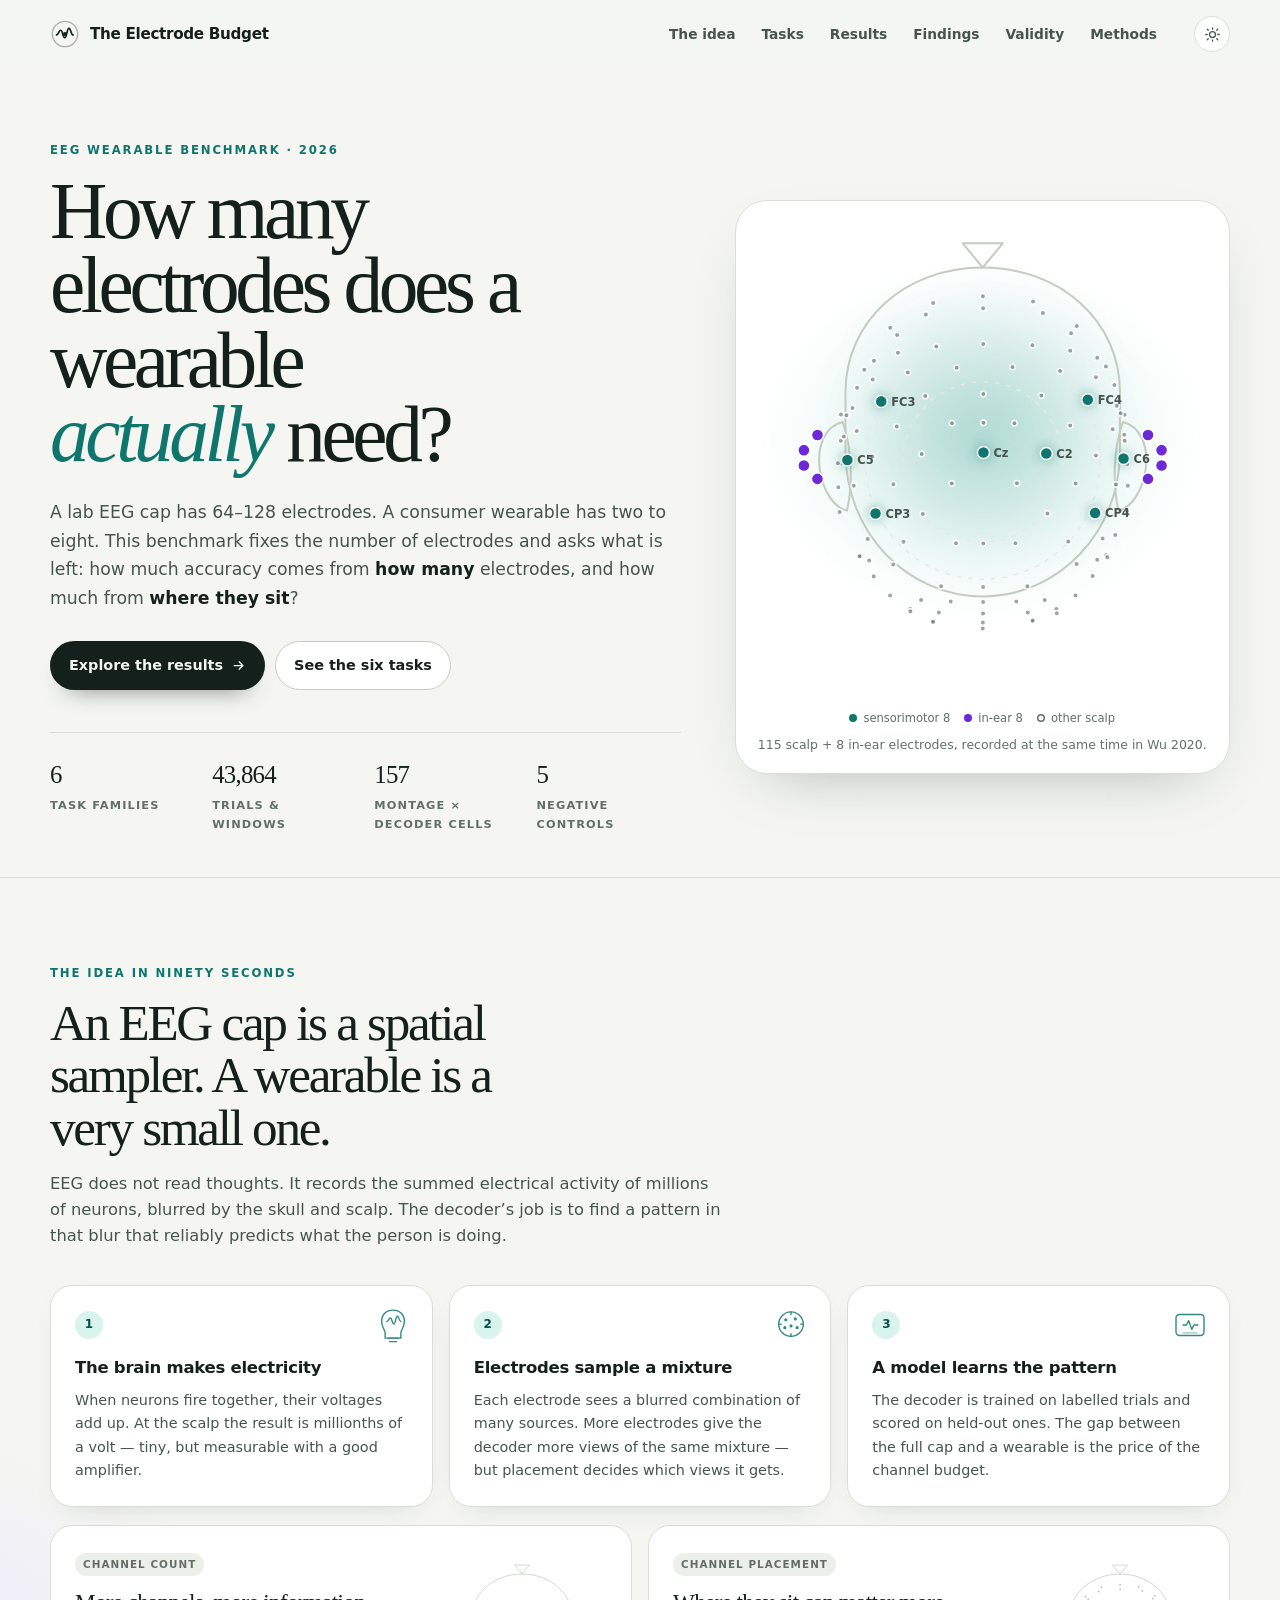
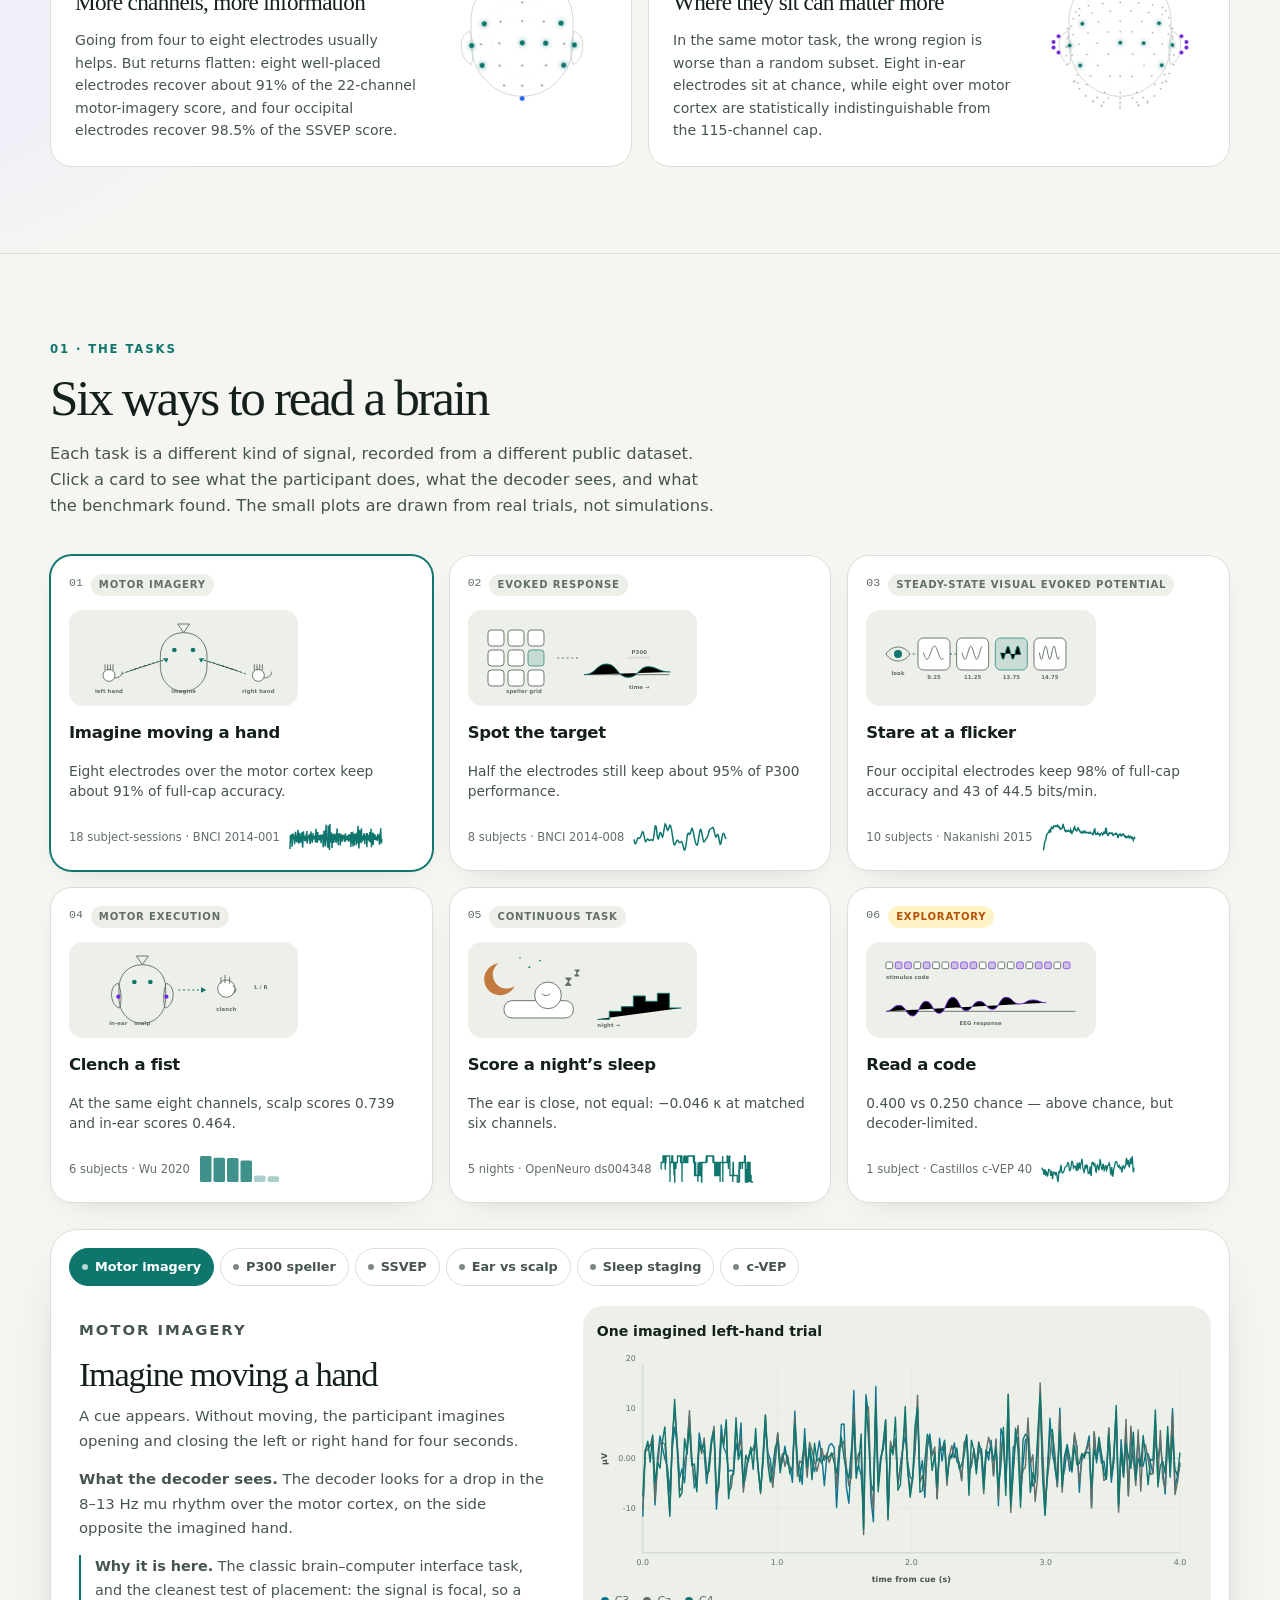
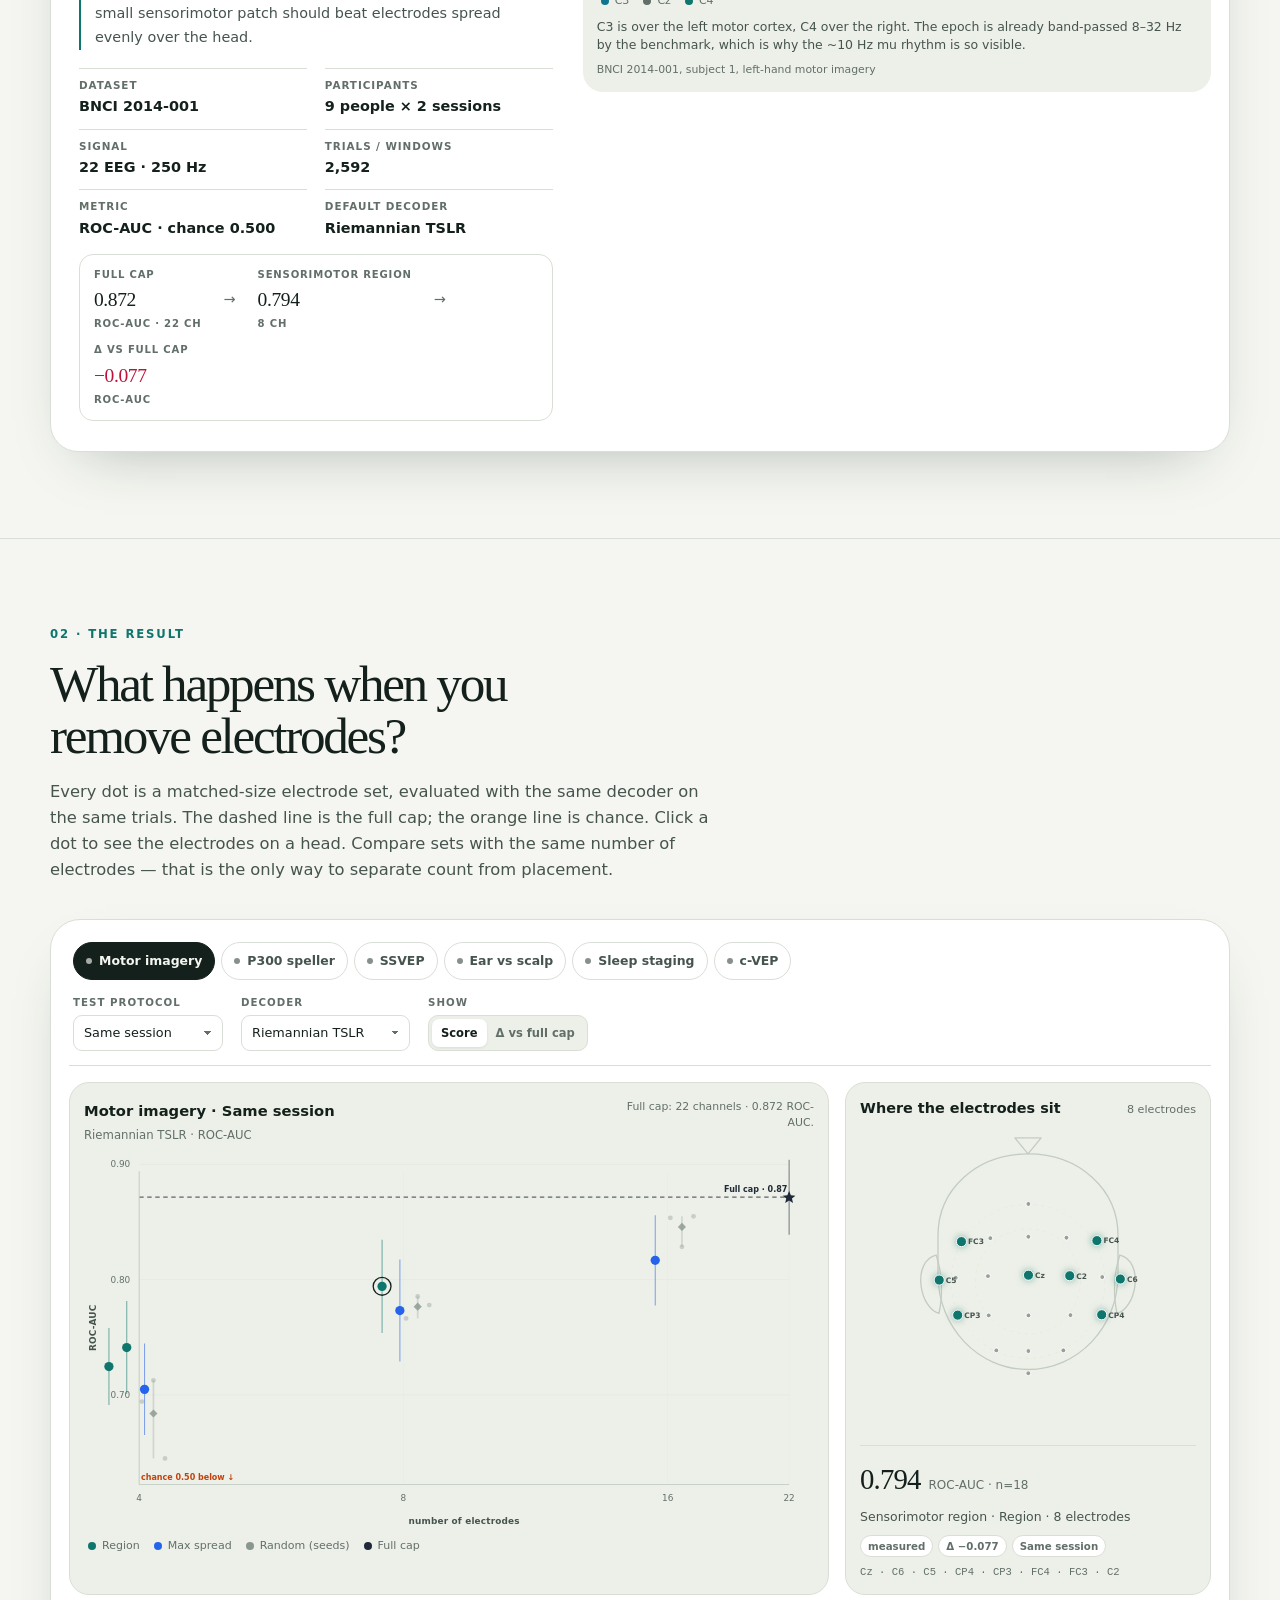
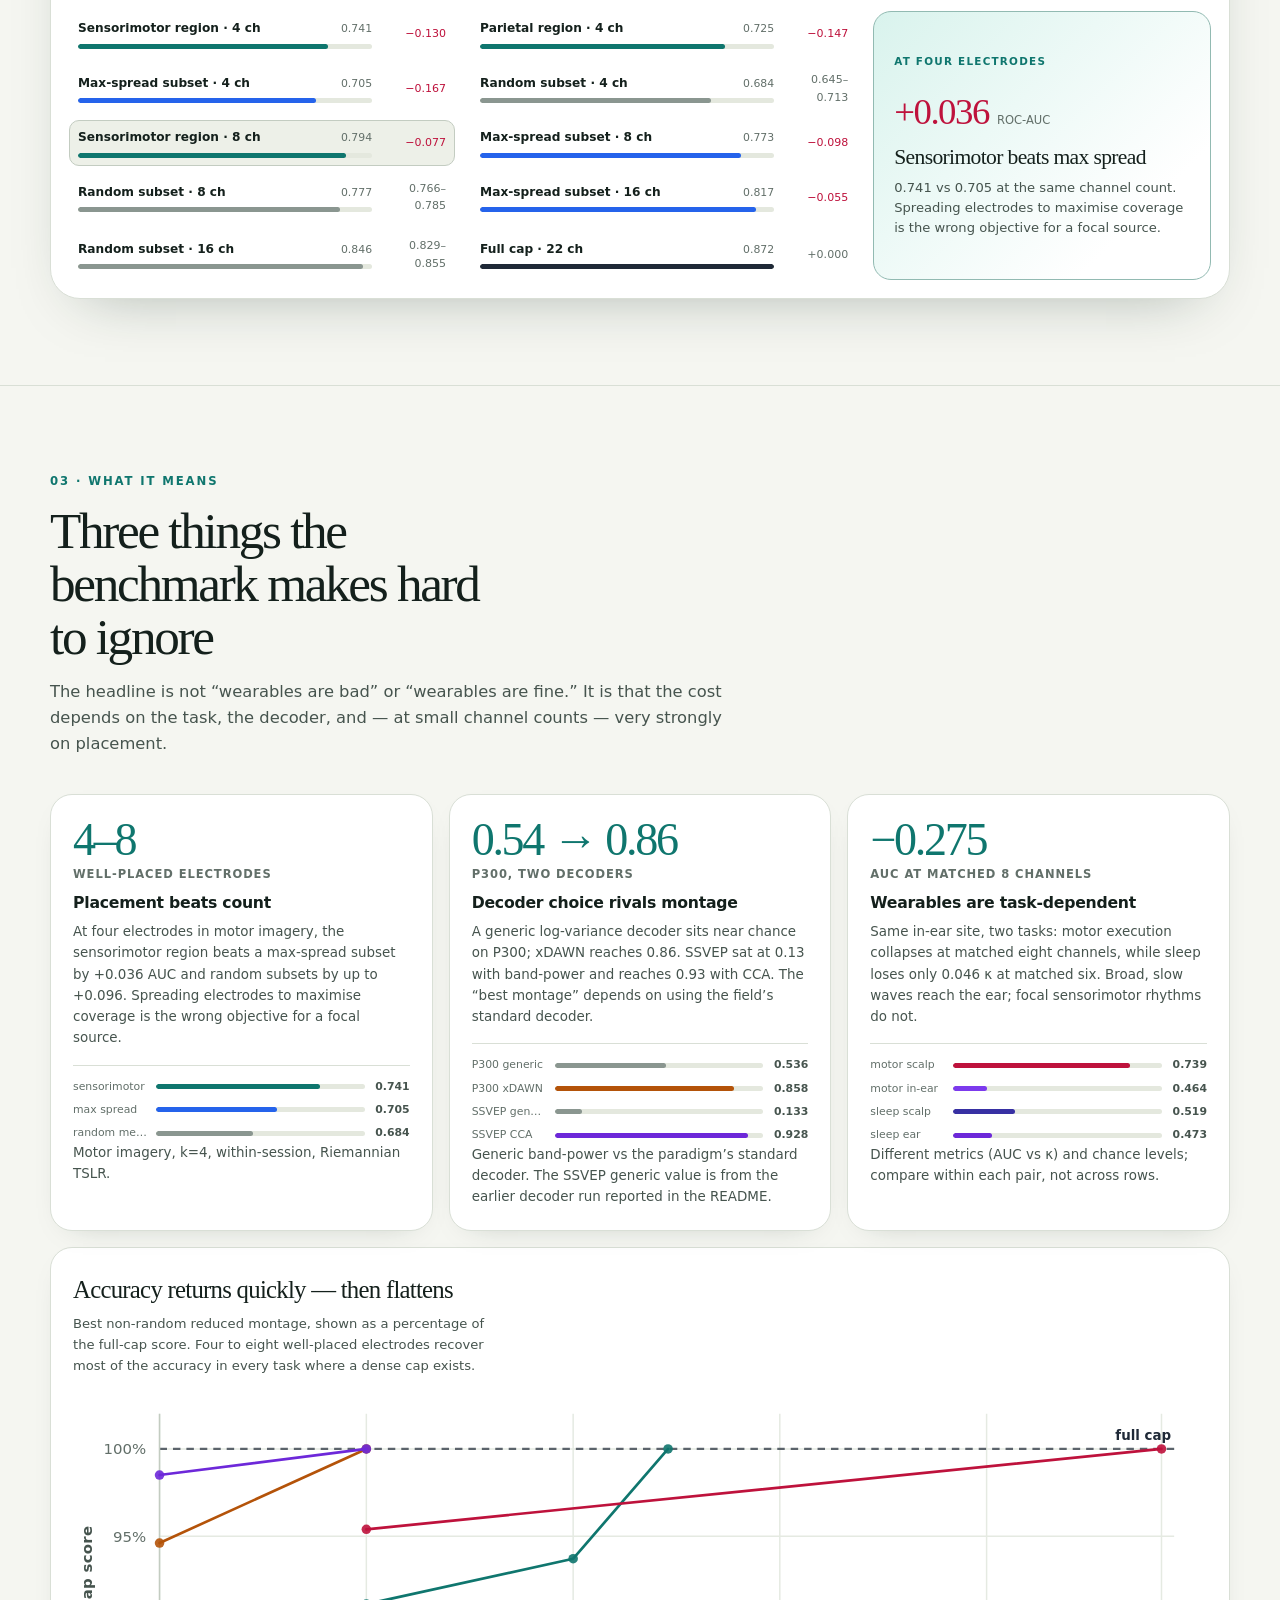
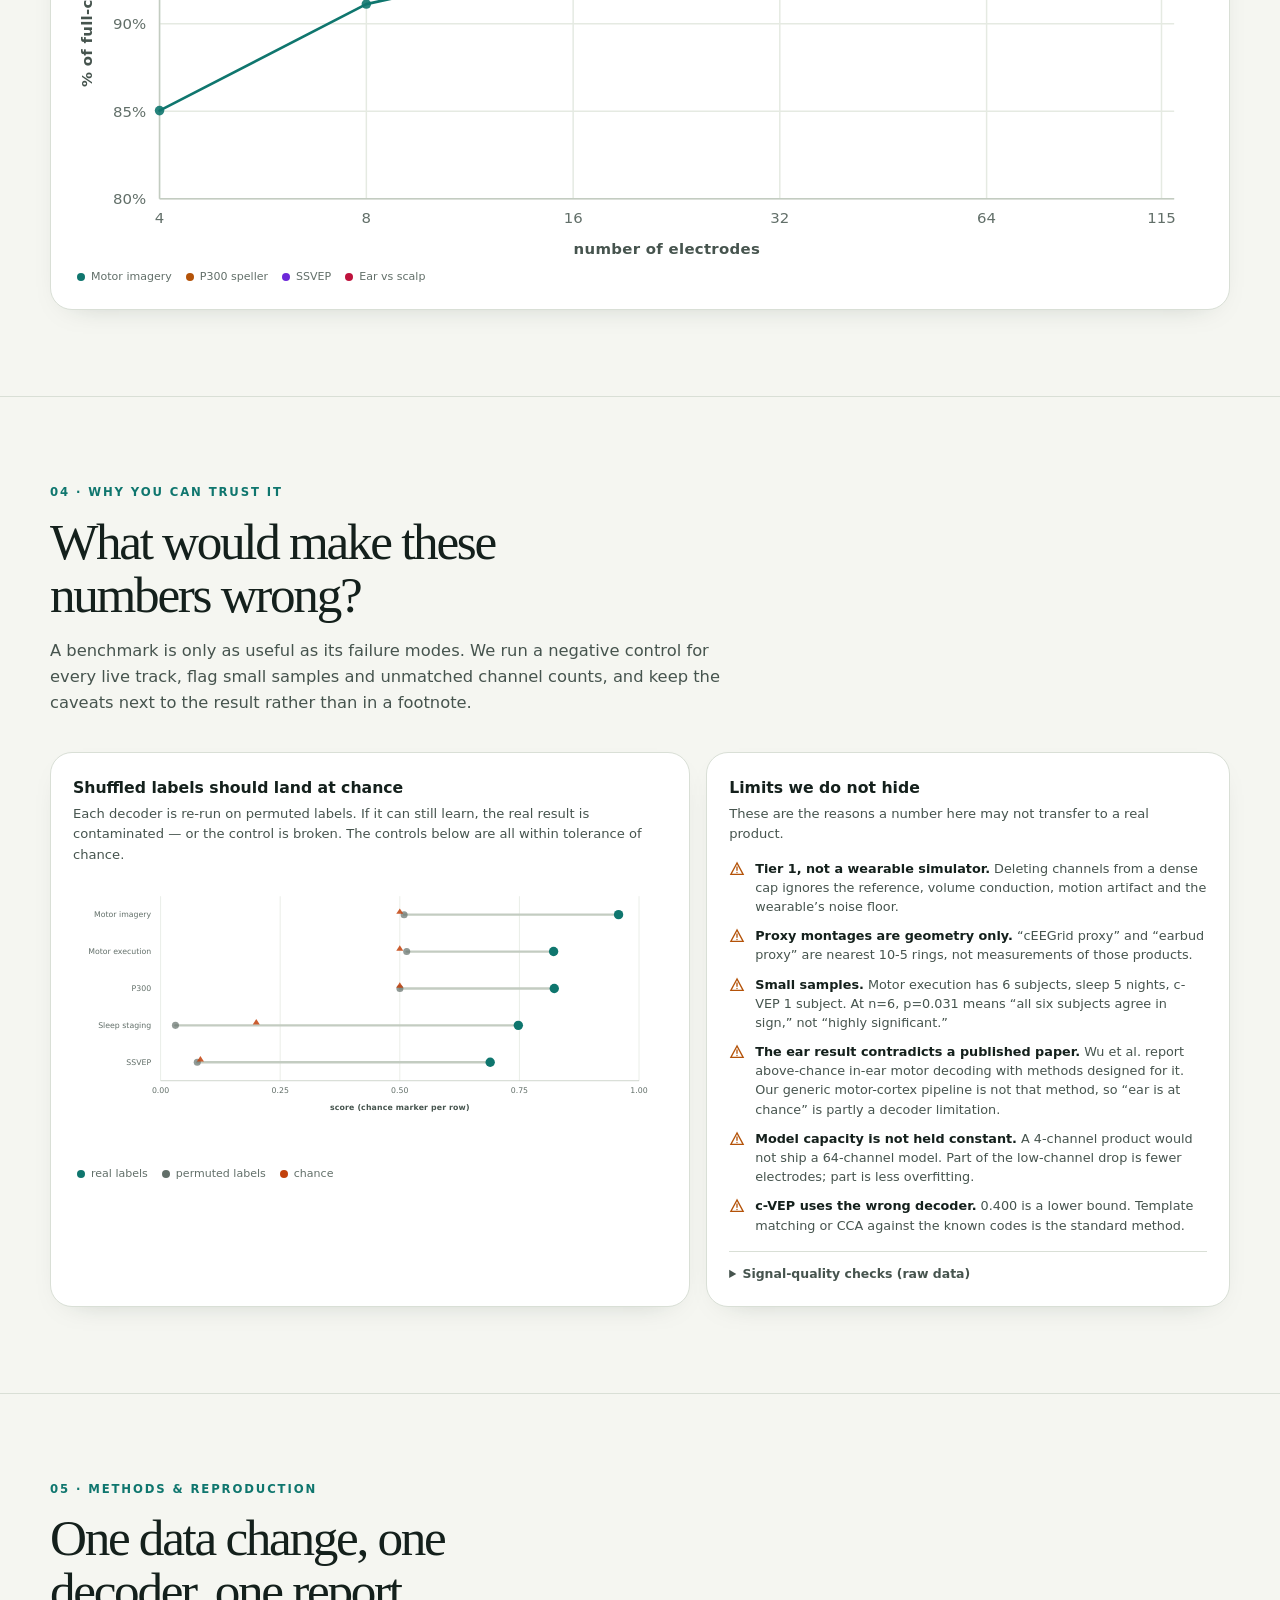
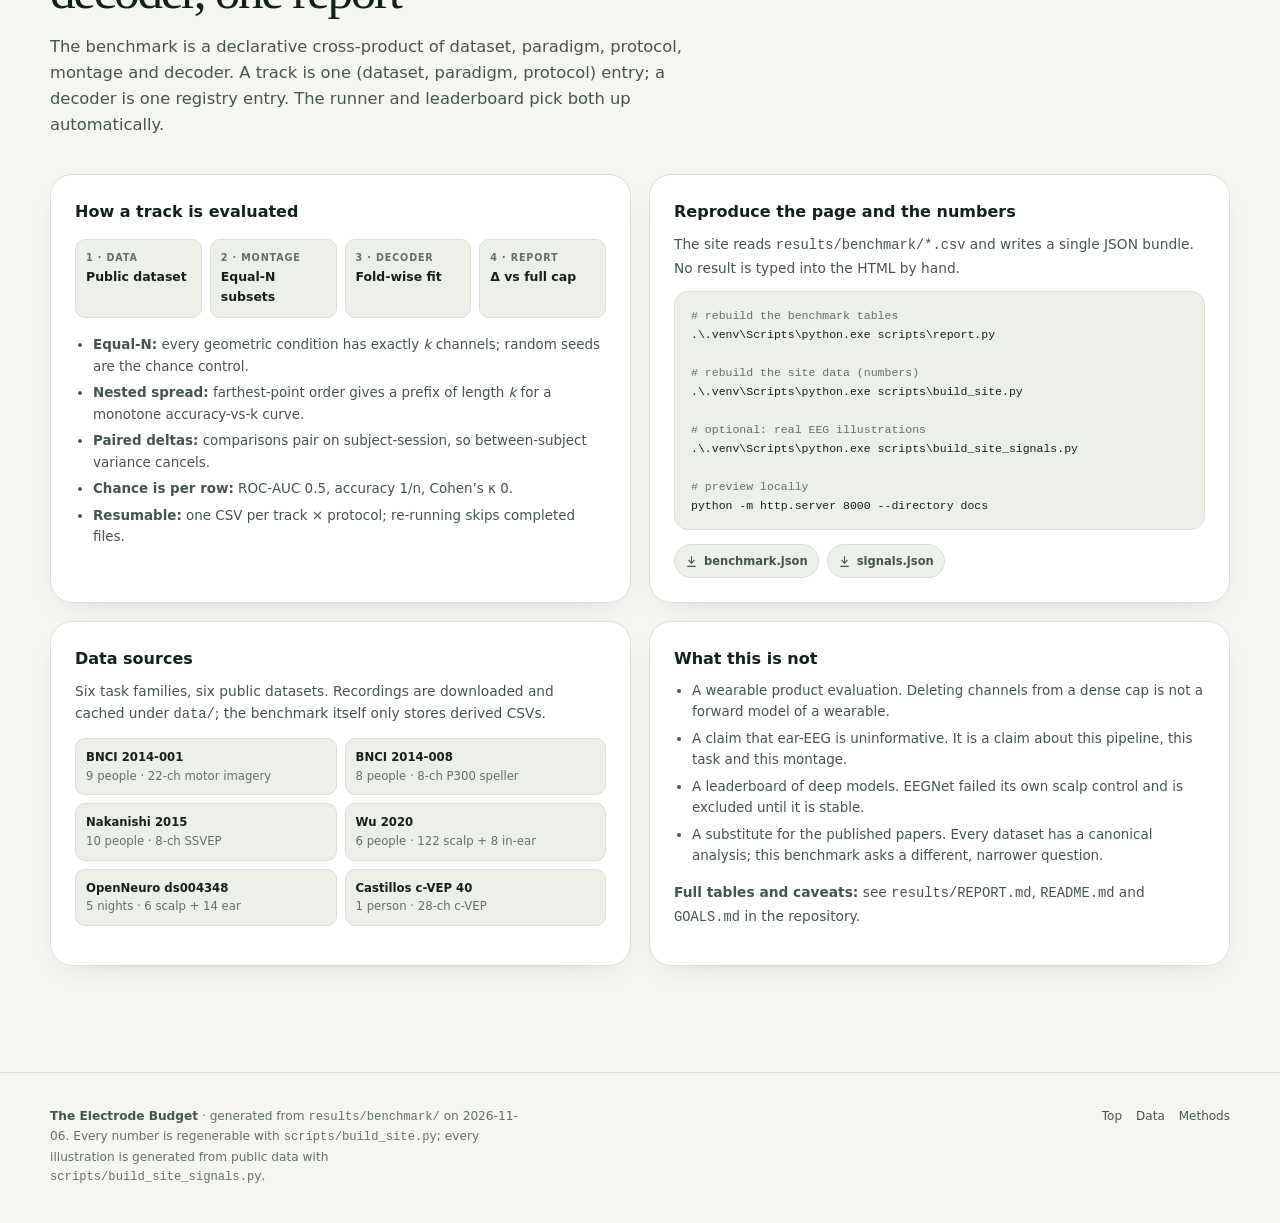
==== docs/index.html @ 540c2c34 "Add EEG wearable benchmark site and GitHub Pages deploy" ====
<!doctype html>
<html lang="en" data-theme="light">
<head>
  <meta charset="utf-8">
  <meta name="viewport" content="width=device-width, initial-scale=1">
  <meta name="description" content="A benchmark for EEG electrode subsets: how much accuracy survives when a lab cap becomes a wearable, and how much depends on where the electrodes sit.">
  <meta name="theme-color" content="#f5f6f1">
  <meta property="og:type" content="website">
  <meta property="og:title" content="The Electrode Budget — an EEG wearable benchmark">
  <meta property="og:description" content="How much EEG accuracy survives when a 128-channel lab cap becomes a 2–8 electrode wearable? Six tasks, real signals, and an interactive montage explorer.">
  <meta name="twitter:card" content="summary">
  <title>The Electrode Budget — an EEG wearable benchmark</title>
  <link rel="icon" href="assets/favicon.svg" type="image/svg+xml">
  <link rel="stylesheet" href="assets/styles.css">
</head>
<body>
  <a class="skip-link" href="#main">Skip to content</a>

  <header class="site-header" id="site-header">
    <div class="container header-inner">
      <a class="brand" href="#top" aria-label="The Electrode Budget, home">
        <svg class="brand-mark" viewBox="0 0 32 32" aria-hidden="true">
          <circle cx="16" cy="16" r="13.5" fill="none" stroke="currentColor" stroke-width="1.4" opacity=".32"/>
          <path d="M7 17c2.2 0 2.2-5 4.4-5s2.2 8 4.4 8 2.2-10 4.4-10 2.2 7 4.4 7" fill="none" stroke="currentColor" stroke-width="1.8" stroke-linecap="round"/>
          <circle cx="16" cy="16" r="2.1" fill="currentColor"/>
        </svg>
        <span>The Electrode Budget</span>
      </a>
      <nav class="site-nav" aria-label="Main navigation">
        <a href="#what">The idea</a>
        <a href="#tasks">Tasks</a>
        <a href="#explorer">Results</a>
        <a href="#findings">Findings</a>
        <a href="#validation">Validity</a>
        <a href="#methods">Methods</a>
      </nav>
      <button class="theme-toggle" id="theme-toggle" type="button" aria-label="Switch colour theme">
        <svg class="icon-sun" viewBox="0 0 24 24" fill="none" stroke="currentColor" stroke-width="1.8" stroke-linecap="round" aria-hidden="true">
          <circle cx="12" cy="12" r="4.2"/>
          <path d="M12 2.5v2M12 19.5v2M4.6 4.6l1.4 1.4M18 18l1.4 1.4M2.5 12h2M19.5 12h2M4.6 19.4 6 18M18 6l1.4-1.4"/>
        </svg>
        <svg class="icon-moon" viewBox="0 0 24 24" fill="none" stroke="currentColor" stroke-width="1.8" stroke-linecap="round" aria-hidden="true">
          <path d="M20.3 14.2A8.4 8.4 0 0 1 9.8 3.7a8.5 8.5 0 1 0 10.5 10.5Z"/>
        </svg>
      </button>
    </div>
  </header>

  <main id="main">
    <!-- ---------------------------------------------------------------- hero -->
    <section class="hero" id="top">
      <div class="container hero-grid">
        <div class="hero-copy">
          <p class="eyebrow">EEG wearable benchmark · 2026</p>
          <h1>How many electrodes does a wearable <em>actually</em> need?</h1>
          <p class="lede">
            A lab EEG cap has 64–128 electrodes. A consumer wearable has two to eight.
            This benchmark fixes the number of electrodes and asks what is left:
            how much accuracy comes from <strong>how many</strong> electrodes,
            and how much from <strong>where they sit</strong>?
          </p>
          <div class="hero-actions">
            <a class="button primary" href="#explorer">
              Explore the results
              <svg viewBox="0 0 24 24" fill="none" stroke="currentColor" stroke-width="2" stroke-linecap="round" aria-hidden="true">
                <path d="M5 12h13M13 6l6 6-6 6"/>
              </svg>
            </a>
            <a class="button ghost" href="#tasks">See the six tasks</a>
          </div>
          <ul class="hero-stats">
            <li><strong>6</strong><span>task families</span></li>
            <li><strong>43,864</strong><span>trials &amp; windows</span></li>
            <li><strong>157</strong><span>montage × decoder cells</span></li>
            <li><strong>5</strong><span>negative controls</span></li>
          </ul>
        </div>

        <div class="hero-visual">
          <div class="head-card">
            <div id="hero-head" class="head-svg" aria-label="Top-down map of a 115-channel scalp cap with eight in-ear electrodes highlighted"></div>
            <div class="head-legend">
              <span class="legend-item"><span class="legend-dot" style="--dot: var(--accent)"></span>sensorimotor 8</span>
              <span class="legend-item"><span class="legend-dot" style="--dot: var(--violet)"></span>in-ear 8</span>
              <span class="legend-item"><span class="legend-dot ring" style="--dot: var(--ink-3)"></span>other scalp</span>
            </div>
            <p class="head-caption">115 scalp + 8 in-ear electrodes, recorded at the same time in Wu 2020.</p>
          </div>
        </div>
      </div>
    </section>

    <!-- ------------------------------------------------------------ explainer -->
    <section class="section" id="what">
      <div class="container">
        <div class="section-heading reveal">
          <p class="eyebrow">The idea in ninety seconds</p>
          <h2>An EEG cap is a spatial sampler. A wearable is a very small one.</h2>
          <p>
            EEG does not read thoughts. It records the summed electrical activity of
            millions of neurons, blurred by the skull and scalp. The decoder’s job is to
            find a pattern in that blur that reliably predicts what the person is doing.
          </p>
        </div>

        <div class="steps reveal">
          <article class="step-card">
            <span class="step-number">1</span>
            <svg class="step-icon" viewBox="0 0 48 48" fill="none" stroke="currentColor" stroke-width="1.6" aria-hidden="true">
              <path d="M24 7c-8 0-13 5.5-13 13 0 5 2.4 7.8 3.6 11.2.7 2 .4 4.8.4 7.8h18c0-3-.3-5.8.4-7.8C34.6 27.8 37 25 37 20c0-7.5-5-13-13-13Z"/>
              <path d="M18 39h12M20 43h8M17 20c2 0 2-4 4-4s2 7 4 7 2-9 4-9 2 6 4 6" stroke-linecap="round"/>
            </svg>
            <h3>The brain makes electricity</h3>
            <p>When neurons fire together, their voltages add up. At the scalp the result is
              millionths of a volt — tiny, but measurable with a good amplifier.</p>
          </article>
          <article class="step-card">
            <span class="step-number">2</span>
            <svg class="step-icon" viewBox="0 0 48 48" fill="none" stroke="currentColor" stroke-width="1.6" aria-hidden="true">
              <circle cx="24" cy="23" r="14"/>
              <path d="M24 9v3M24 34v3M10 23h3M35 23h3" stroke-linecap="round"/>
              <circle cx="18" cy="18" r="1.8" fill="currentColor" stroke="none"/>
              <circle cx="29" cy="17" r="1.8" fill="currentColor" stroke="none"/>
              <circle cx="24" cy="25" r="1.8" fill="currentColor" stroke="none"/>
              <circle cx="17" cy="27" r="1.8" fill="currentColor" stroke="none"/>
              <circle cx="31" cy="27" r="1.8" fill="currentColor" stroke="none"/>
            </svg>
            <h3>Electrodes sample a mixture</h3>
            <p>Each electrode sees a blurred combination of many sources. More electrodes
              give the decoder more views of the same mixture — but placement decides
              which views it gets.</p>
          </article>
          <article class="step-card">
            <span class="step-number">3</span>
            <svg class="step-icon" viewBox="0 0 48 48" fill="none" stroke="currentColor" stroke-width="1.6" aria-hidden="true">
              <rect x="8" y="12" width="32" height="24" rx="4"/>
              <path d="M16 24h4l2.5-5 3.5 10 2.5-5H33" stroke-linecap="round" stroke-linejoin="round"/>
              <path d="M16 33h16" stroke-linecap="round" opacity=".5"/>
            </svg>
            <h3>A model learns the pattern</h3>
            <p>The decoder is trained on labelled trials and scored on held-out ones.
              The gap between the full cap and a wearable is the price of the channel
              budget.</p>
          </article>
        </div>

        <div class="count-placement reveal">
          <article class="cp-card">
            <div>
              <span class="cp-tag">Channel count</span>
              <h3>More channels, more information</h3>
              <p>Going from four to eight electrodes usually helps. But returns flatten:
                eight well-placed electrodes recover about 91% of the 22-channel motor-imagery
                score, and four occipital electrodes recover 98.5% of the SSVEP score.</p>
            </div>
            <div class="mini-head" id="mini-count" aria-hidden="true"></div>
          </article>
          <article class="cp-card">
            <div>
              <span class="cp-tag">Channel placement</span>
              <h3>Where they sit can matter more</h3>
              <p>In the same motor task, the wrong region is worse than a random subset.
                Eight in-ear electrodes sit at chance, while eight over motor cortex are
                statistically indistinguishable from the 115-channel cap.</p>
            </div>
            <div class="mini-head" id="mini-placement" aria-hidden="true"></div>
          </article>
        </div>
      </div>
    </section>

    <!-- --------------------------------------------------------------- tasks -->
    <section class="section" id="tasks">
      <div class="container">
        <div class="section-heading reveal">
          <p class="eyebrow">01 · The tasks</p>
          <h2>Six ways to read a brain</h2>
          <p>
            Each task is a different kind of signal, recorded from a different public dataset.
            Click a card to see what the participant does, what the decoder sees, and what the
            benchmark found. The small plots are drawn from real trials, not simulations.
          </p>
        </div>

        <div class="task-grid reveal" id="task-grid"></div>

        <div class="task-detail reveal" id="task-detail">
          <div class="task-tabs" id="task-tabs" role="tablist" aria-label="Task details"></div>
          <div class="task-panel" id="task-panel"></div>
        </div>
      </div>
    </section>

    <!-- ------------------------------------------------------------ explorer -->
    <section class="section" id="explorer">
      <div class="container">
        <div class="section-heading reveal">
          <p class="eyebrow">02 · The result</p>
          <h2>What happens when you remove electrodes?</h2>
          <p>
            Every dot is a matched-size electrode set, evaluated with the same decoder on the
            same trials. The dashed line is the full cap; the orange line is chance. Click a dot
            to see the electrodes on a head. Compare sets with the same number of electrodes —
            that is the only way to separate count from placement.
          </p>
        </div>

        <div class="explorer-shell reveal">
          <div class="explorer-controls">
            <div class="task-chips" id="task-chips" role="tablist" aria-label="Choose a task"></div>
            <div class="control-row">
              <div class="control-group">
                <label for="protocol-select">Test protocol</label>
                <select id="protocol-select"></select>
              </div>
              <div class="control-group">
                <label for="pipeline-select">Decoder</label>
                <select id="pipeline-select"></select>
              </div>
              <div class="control-group">
                <span class="control-label">Show</span>
                <div class="segmented" id="view-toggle" role="group" aria-label="Chart value">
                  <button type="button" data-view="score" class="is-active">Score</button>
                  <button type="button" data-view="delta">Δ vs full cap</button>
                </div>
              </div>
              <div class="control-group" id="itr-control" hidden>
                <span class="control-label">Metric</span>
                <div class="segmented" id="metric-toggle" role="group" aria-label="SSVEP metric">
                  <button type="button" data-metric="accuracy" class="is-active">Accuracy</button>
                  <button type="button" data-metric="itr">Bits/min</button>
                </div>
              </div>
            </div>
          </div>

          <div class="explorer-main">
            <div class="chart-card">
              <div class="chart-head">
                <div>
                  <h3 id="chart-title">Motor imagery · same session</h3>
                  <p id="chart-subtitle">Riemannian TSLR · ROC-AUC</p>
                </div>
                <div class="chart-note" id="chart-note"></div>
              </div>
              <div class="chart" id="montage-chart"></div>
              <p class="scroll-hint">Scroll sideways for the full chart →</p>
              <div class="chart-legend" id="chart-legend"></div>
            </div>

            <aside class="map-card">
              <div class="map-title">
                <h3>Where the electrodes sit</h3>
                <span id="map-count"></span>
              </div>
              <div class="head-svg" id="montage-head"></div>
              <div class="montage-detail" id="montage-detail"></div>
            </aside>
          </div>

          <div class="explorer-bottom">
            <div class="montage-list" id="montage-list" aria-label="Montage scores"></div>
            <div class="callout" id="matched-callout"></div>
          </div>
        </div>
      </div>
    </section>

    <!-- ------------------------------------------------------------- findings -->
    <section class="section" id="findings">
      <div class="container">
        <div class="section-heading reveal">
          <p class="eyebrow">03 · What it means</p>
          <h2>Three things the benchmark makes hard to ignore</h2>
          <p>
            The headline is not “wearables are bad” or “wearables are fine.” It is that the
            cost depends on the task, the decoder, and — at small channel counts — very
            strongly on placement.
          </p>
        </div>

        <div class="findings-grid reveal">
          <article class="finding-card">
            <p class="big-number">4–8 <small>well-placed electrodes</small></p>
            <h3>Placement beats count</h3>
            <p>At four electrodes in motor imagery, the sensorimotor region beats a max-spread
              subset by +0.036 AUC and random subsets by up to +0.096. Spreading electrodes to
              maximise coverage is the wrong objective for a focal source.</p>
            <div class="finding-mini" id="finding-placement"></div>
          </article>

          <article class="finding-card">
            <p class="big-number">0.54 → 0.86 <small>P300, two decoders</small></p>
            <h3>Decoder choice rivals montage</h3>
            <p>A generic log-variance decoder sits near chance on P300; xDAWN reaches 0.86.
              SSVEP sat at 0.13 with band-power and reaches 0.93 with CCA. The “best montage”
              depends on using the field’s standard decoder.</p>
            <div class="finding-mini" id="finding-decoder"></div>
          </article>

          <article class="finding-card">
            <p class="big-number">−0.275 <small>AUC at matched 8 channels</small></p>
            <h3>Wearables are task-dependent</h3>
            <p>Same in-ear site, two tasks: motor execution collapses at matched eight channels,
              while sleep loses only 0.046 κ at matched six. Broad, slow waves reach the ear;
              focal sensorimotor rhythms do not.</p>
            <div class="finding-mini" id="finding-tasks"></div>
          </article>
        </div>

        <div class="cross-task reveal">
          <div class="cross-task-head">
            <div>
              <h3>Accuracy returns quickly — then flattens</h3>
              <p>Best non-random reduced montage, shown as a percentage of the full-cap score.
                Four to eight well-placed electrodes recover most of the accuracy in every
                task where a dense cap exists.</p>
            </div>
          </div>
          <div class="chart" id="cross-task-chart"></div>
          <p class="scroll-hint">Scroll sideways for the full chart →</p>
          <div class="chart-legend" id="cross-task-legend"></div>
        </div>
      </div>
    </section>

    <!-- ----------------------------------------------------------- validation -->
    <section class="section" id="validation">
      <div class="container">
        <div class="section-heading reveal">
          <p class="eyebrow">04 · Why you can trust it</p>
          <h2>What would make these numbers wrong?</h2>
          <p>
            A benchmark is only as useful as its failure modes. We run a negative control for
            every live track, flag small samples and unmatched channel counts, and keep the
            caveats next to the result rather than in a footnote.
          </p>
        </div>

        <div class="validation-grid reveal">
          <article class="control-card">
            <h3>Shuffled labels should land at chance</h3>
            <p>Each decoder is re-run on permuted labels. If it can still learn, the real
              result is contaminated — or the control is broken. The controls below are all
              within tolerance of chance.</p>
            <div class="chart" id="control-chart"></div>
            <p class="scroll-hint">Scroll sideways for the full chart →</p>
            <div class="chart-legend" id="control-legend"></div>
          </article>

          <article class="caveat-card">
            <h3>Limits we do not hide</h3>
            <p>These are the reasons a number here may not transfer to a real product.</p>
            <ul class="caveat-list">
              <li>
                <svg viewBox="0 0 24 24" fill="none" stroke="currentColor" stroke-width="2" stroke-linecap="round" aria-hidden="true"><path d="M12 3 2.8 20h18.4L12 3Z"/><path d="M12 9v5M12 17.2v.1"/></svg>
                <span><strong>Tier 1, not a wearable simulator.</strong> Deleting channels
                from a dense cap ignores the reference, volume conduction, motion artifact and
                the wearable’s noise floor.</span>
              </li>
              <li>
                <svg viewBox="0 0 24 24" fill="none" stroke="currentColor" stroke-width="2" stroke-linecap="round" aria-hidden="true"><path d="M12 3 2.8 20h18.4L12 3Z"/><path d="M12 9v5M12 17.2v.1"/></svg>
                <span><strong>Proxy montages are geometry only.</strong> “cEEGrid proxy” and
                “earbud proxy” are nearest 10-5 rings, not measurements of those products.</span>
              </li>
              <li>
                <svg viewBox="0 0 24 24" fill="none" stroke="currentColor" stroke-width="2" stroke-linecap="round" aria-hidden="true"><path d="M12 3 2.8 20h18.4L12 3Z"/><path d="M12 9v5M12 17.2v.1"/></svg>
                <span><strong>Small samples.</strong> Motor execution has 6 subjects, sleep 5
                nights, c-VEP 1 subject. At n=6, p=0.031 means “all six subjects agree in sign,”
                not “highly significant.”</span>
              </li>
              <li>
                <svg viewBox="0 0 24 24" fill="none" stroke="currentColor" stroke-width="2" stroke-linecap="round" aria-hidden="true"><path d="M12 3 2.8 20h18.4L12 3Z"/><path d="M12 9v5M12 17.2v.1"/></svg>
                <span><strong>The ear result contradicts a published paper.</strong> Wu et al.
                report above-chance in-ear motor decoding with methods designed for it. Our
                generic motor-cortex pipeline is not that method, so “ear is at chance” is
                partly a decoder limitation.</span>
              </li>
              <li>
                <svg viewBox="0 0 24 24" fill="none" stroke="currentColor" stroke-width="2" stroke-linecap="round" aria-hidden="true"><path d="M12 3 2.8 20h18.4L12 3Z"/><path d="M12 9v5M12 17.2v.1"/></svg>
                <span><strong>Model capacity is not held constant.</strong> A 4-channel product
                would not ship a 64-channel model. Part of the low-channel drop is fewer
                electrodes; part is less overfitting.</span>
              </li>
              <li>
                <svg viewBox="0 0 24 24" fill="none" stroke="currentColor" stroke-width="2" stroke-linecap="round" aria-hidden="true"><path d="M12 3 2.8 20h18.4L12 3Z"/><path d="M12 9v5M12 17.2v.1"/></svg>
                <span><strong>c-VEP uses the wrong decoder.</strong> 0.400 is a lower bound.
                Template matching or CCA against the known codes is the standard method.</span>
              </li>
            </ul>
            <details class="quality-details">
              <summary>Signal-quality checks (raw data)</summary>
              <div id="quality-table"></div>
            </details>
          </article>
        </div>
      </div>
    </section>

    <!-- -------------------------------------------------------------- methods -->
    <section class="section" id="methods">
      <div class="container">
        <div class="section-heading reveal">
          <p class="eyebrow">05 · Methods &amp; reproduction</p>
          <h2>One data change, one decoder, one report</h2>
          <p>
            The benchmark is a declarative cross-product of dataset, paradigm, protocol,
            montage and decoder. A track is one (dataset, paradigm, protocol) entry; a decoder
            is one registry entry. The runner and leaderboard pick both up automatically.
          </p>
        </div>

        <div class="methods-grid reveal">
          <article class="method-card">
            <h3>How a track is evaluated</h3>
            <div class="pipeline">
              <div class="pipeline-step"><span>1 · data</span><strong>Public dataset</strong></div>
              <div class="pipeline-step"><span>2 · montage</span><strong>Equal-N subsets</strong></div>
              <div class="pipeline-step"><span>3 · decoder</span><strong>Fold-wise fit</strong></div>
              <div class="pipeline-step"><span>4 · report</span><strong>Δ vs full cap</strong></div>
            </div>
            <ul style="margin-top: 16px">
              <li><strong>Equal-N:</strong> every geometric condition has exactly <em>k</em>
                channels; random seeds are the chance control.</li>
              <li><strong>Nested spread:</strong> farthest-point order gives a prefix of length
                <em>k</em> for a monotone accuracy-vs-k curve.</li>
              <li><strong>Paired deltas:</strong> comparisons pair on subject-session, so
                between-subject variance cancels.</li>
              <li><strong>Chance is per row:</strong> ROC-AUC 0.5, accuracy 1/n, Cohen’s κ 0.</li>
              <li><strong>Resumable:</strong> one CSV per track × protocol; re-running skips
                completed files.</li>
            </ul>
          </article>

          <article class="method-card">
            <h3>Reproduce the page and the numbers</h3>
            <p>The site reads <code>results/benchmark/*.csv</code> and writes a single JSON
              bundle. No result is typed into the HTML by hand.</p>
            <pre class="code-block"><span class="c"># rebuild the benchmark tables</span>
.\.venv\Scripts\python.exe scripts\report.py

<span class="c"># rebuild the site data (numbers)</span>
.\.venv\Scripts\python.exe scripts\build_site.py

<span class="c"># optional: real EEG illustrations</span>
.\.venv\Scripts\python.exe scripts\build_site_signals.py

<span class="c"># preview locally</span>
python -m http.server 8000 --directory docs</pre>
            <div class="links-row">
              <a class="link-chip" href="data/benchmark.json" download>
                <svg viewBox="0 0 24 24" fill="none" stroke="currentColor" stroke-width="2" stroke-linecap="round" aria-hidden="true"><path d="M12 3v12M7 10l5 5 5-5M5 21h14"/></svg>
                benchmark.json
              </a>
              <a class="link-chip" href="data/signals.json" download>
                <svg viewBox="0 0 24 24" fill="none" stroke="currentColor" stroke-width="2" stroke-linecap="round" aria-hidden="true"><path d="M12 3v12M7 10l5 5 5-5M5 21h14"/></svg>
                signals.json
              </a>
            </div>
          </article>
        </div>

        <div class="methods-grid reveal" style="margin-top: 18px">
          <article class="method-card">
            <h3>Data sources</h3>
            <p>Six task families, six public datasets. Recordings are downloaded and cached
              under <code>data/</code>; the benchmark itself only stores derived CSVs.</p>
            <div class="dataset-list">
              <div class="dataset-item"><strong>BNCI 2014-001</strong><span>9 people · 22-ch motor imagery</span></div>
              <div class="dataset-item"><strong>BNCI 2014-008</strong><span>8 people · 8-ch P300 speller</span></div>
              <div class="dataset-item"><strong>Nakanishi 2015</strong><span>10 people · 8-ch SSVEP</span></div>
              <div class="dataset-item"><strong>Wu 2020</strong><span>6 people · 122 scalp + 8 in-ear</span></div>
              <div class="dataset-item"><strong>OpenNeuro ds004348</strong><span>5 nights · 6 scalp + 14 ear</span></div>
              <div class="dataset-item"><strong>Castillos c-VEP 40</strong><span>1 person · 28-ch c-VEP</span></div>
            </div>
          </article>

          <article class="method-card">
            <h3>What this is not</h3>
            <ul>
              <li>A wearable product evaluation. Deleting channels from a dense cap is not a
                forward model of a wearable.</li>
              <li>A claim that ear-EEG is uninformative. It is a claim about this pipeline,
                this task and this montage.</li>
              <li>A leaderboard of deep models. EEGNet failed its own scalp control and is
                excluded until it is stable.</li>
              <li>A substitute for the published papers. Every dataset has a canonical
                analysis; this benchmark asks a different, narrower question.</li>
            </ul>
            <p style="margin-top: 14px">
              <strong>Full tables and caveats:</strong> see <code>results/REPORT.md</code>,
              <code>README.md</code> and <code>GOALS.md</code> in the repository.
            </p>
          </article>
        </div>
      </div>
    </section>
  </main>

  <footer class="site-footer">
    <div class="container footer-inner">
      <p>
        <strong>The Electrode Budget</strong> · generated from <code>results/benchmark/</code>
        on <span id="generated-date">—</span>. Every number is regenerable with
        <code>scripts/build_site.py</code>; every illustration is generated from public data
        with <code>scripts/build_site_signals.py</code>.
      </p>
      <div class="footer-links">
        <a href="#top">Top</a>
        <a href="data/benchmark.json">Data</a>
        <a href="#methods">Methods</a>
      </div>
    </div>
  </footer>

  <script src="assets/app.js" defer></script>
</body>
</html>
---- docs/assets/styles.css ----
/* --------------------------------------------------------------------------
   The Electrode Budget — site styles
   A warm, publication-like light theme with a dark companion. All chart colours
   are CSS variables so the SVG renderer follows the theme without reloading.
   -------------------------------------------------------------------------- */

:root {
  color-scheme: light;
  --bg: #f5f6f1;
  --bg-elev: #ffffff;
  --bg-soft: #edf0e8;
  --bg-deep: #e4e8de;
  --ink: #14201c;
  --ink-2: #46544e;
  --ink-3: #626f69;
  --line: #d9dfd6;
  --line-strong: #c3ccc1;
  --grid: #e5eae2;
  --accent: #0f766e;
  --accent-bright: #0d9488;
  --accent-soft: #d9f3ed;
  --accent-ink: #0a4f49;
  --accent-2: #0e7490;
  --violet: #6d28d9;
  --violet-soft: #ede9fe;
  --amber: #b45309;
  --amber-soft: #fef3c7;
  --coral: #be123c;
  --coral-soft: #ffe4e6;
  --indigo: #3730a3;
  --slate: #475569;
  --chance: #c2410c;
  --full: #1f2937;
  --region: #0f766e;
  --distributed: #2563eb;
  --random: #8a9690;
  --wearable: #7c3aed;
  --shadow: 0 24px 60px -34px rgba(19, 44, 34, 0.38);
  --shadow-soft: 0 10px 30px -22px rgba(19, 44, 34, 0.35);
  --radius: 22px;
  --radius-sm: 14px;
  --font-sans: "Inter", "Segoe UI", system-ui, -apple-system, BlinkMacSystemFont,
    "Helvetica Neue", Arial, sans-serif;
  --font-serif: "Iowan Old Style", "Palatino Linotype", "Book Antiqua",
    "URW Palladio L", Georgia, serif;
  --mono: "SFMono-Regular", "Cascadia Code", "Roboto Mono", Consolas, monospace;
  --max: 1180px;
}

[data-theme="dark"] {
  color-scheme: dark;
  --bg: #0a110e;
  --bg-elev: #111b17;
  --bg-soft: #15231e;
  --bg-deep: #1a2b24;
  --ink: #e6efe9;
  --ink-2: #b4c3bb;
  --ink-3: #87978f;
  --line: #26362f;
  --line-strong: #35473e;
  --grid: #1d2b25;
  --accent: #2dd4bf;
  --accent-bright: #5eead4;
  --accent-soft: #0f3b35;
  --accent-ink: #99f6e4;
  --accent-2: #38bdf8;
  --violet: #a78bfa;
  --violet-soft: #2b1d4d;
  --amber: #fbbf24;
  --amber-soft: #3a2a09;
  --coral: #fb7185;
  --coral-soft: #46101d;
  --indigo: #818cf8;
  --slate: #94a3b8;
  --chance: #fb923c;
  --full: #e2e8f0;
  --region: #2dd4bf;
  --distributed: #60a5fa;
  --random: #94a3b8;
  --wearable: #c4b5fd;
  --shadow: 0 24px 70px -30px rgba(0, 0, 0, 0.85);
  --shadow-soft: 0 12px 34px -24px rgba(0, 0, 0, 0.8);
}

*,
*::before,
*::after {
  box-sizing: border-box;
}

[hidden] {
  display: none !important;
}

html {
  scroll-behavior: smooth;
  scroll-padding-top: 88px;
}

body {
  margin: 0;
  background:
    radial-gradient(900px 520px at 82% -8%, var(--accent-soft) 0%, transparent 62%),
    radial-gradient(700px 420px at -10% 18%, var(--violet-soft) 0%, transparent 55%),
    var(--bg);
  color: var(--ink);
  font-family: var(--font-sans);
  font-size: 16px;
  line-height: 1.6;
  -webkit-font-smoothing: antialiased;
  text-rendering: optimizeLegibility;
}

[data-theme="dark"] body {
  background:
    radial-gradient(900px 520px at 82% -8%, rgba(45, 212, 191, 0.11) 0%, transparent 62%),
    radial-gradient(700px 420px at -10% 18%, rgba(167, 139, 250, 0.09) 0%, transparent 55%),
    var(--bg);
}

img,
svg {
  display: block;
  max-width: 100%;
}

a {
  color: var(--accent);
  text-decoration-thickness: 1px;
  text-underline-offset: 3px;
}

button,
select {
  font: inherit;
}

button {
  cursor: pointer;
}

::selection {
  background: var(--accent);
  color: var(--bg-elev);
}

.skip-link {
  position: absolute;
  left: -999px;
  top: 8px;
  z-index: 200;
  padding: 10px 14px;
  border-radius: 8px;
  background: var(--ink);
  color: var(--bg);
}
.skip-link:focus {
  left: 12px;
}

.container {
  width: min(var(--max), calc(100% - 48px));
  margin-inline: auto;
}

/* ------------------------------- header --------------------------------- */

.site-header {
  position: sticky;
  top: 0;
  z-index: 50;
  border-bottom: 1px solid transparent;
  background: color-mix(in srgb, var(--bg) 82%, transparent);
  backdrop-filter: blur(16px) saturate(130%);
  transition: border-color 180ms ease, background 180ms ease;
}
.site-header.is-scrolled {
  border-bottom-color: var(--line);
}
.header-inner {
  display: flex;
  align-items: center;
  justify-content: space-between;
  gap: 20px;
  min-height: 68px;
}
.brand {
  display: inline-flex;
  align-items: center;
  gap: 10px;
  color: var(--ink);
  text-decoration: none;
  font-weight: 650;
  letter-spacing: -0.02em;
  white-space: nowrap;
}
.brand-mark {
  width: 30px;
  height: 30px;
  flex: none;
}
.brand span {
  font-size: 0.95rem;
}
.site-nav {
  display: flex;
  align-items: center;
  gap: 4px;
  margin-left: auto;
}
.site-nav a {
  display: inline-block;
  padding: 8px 11px;
  border-radius: 999px;
  color: var(--ink-2);
  text-decoration: none;
  font-size: 0.86rem;
  font-weight: 550;
  transition: color 140ms ease, background 140ms ease;
}
.site-nav a:hover {
  color: var(--ink);
  background: var(--bg-soft);
}
.theme-toggle {
  display: inline-grid;
  place-items: center;
  width: 36px;
  height: 36px;
  margin-left: 6px;
  border: 1px solid var(--line);
  border-radius: 50%;
  color: var(--ink-2);
  background: var(--bg-elev);
  transition: color 140ms ease, border-color 140ms ease, transform 140ms ease;
}
.theme-toggle:hover {
  color: var(--ink);
  border-color: var(--line-strong);
  transform: rotate(-12deg);
}
.theme-toggle svg {
  width: 17px;
  height: 17px;
}
[data-theme="dark"] .icon-sun,
[data-theme="light"] .icon-moon {
  display: none;
}

/* -------------------------------- hero ---------------------------------- */

.hero {
  padding: 72px 0 44px;
}
.hero-grid {
  display: grid;
  grid-template-columns: minmax(0, 1.12fr) minmax(340px, 0.88fr);
  gap: 54px;
  align-items: center;
}
.eyebrow {
  margin: 0 0 14px;
  color: var(--accent);
  font-size: 0.73rem;
  font-weight: 700;
  letter-spacing: 0.16em;
  text-transform: uppercase;
}
.hero h1 {
  max-width: 12ch;
  margin: 0;
  font-family: var(--font-serif);
  font-size: clamp(3rem, 6.2vw, 5.6rem);
  font-weight: 500;
  line-height: 0.94;
  letter-spacing: -0.055em;
}
.hero h1 em {
  color: var(--accent);
  font-style: italic;
}
.hero .lede {
  max-width: 58ch;
  margin: 26px 0 0;
  color: var(--ink-2);
  font-size: clamp(1.02rem, 1.35vw, 1.18rem);
  line-height: 1.66;
}
.hero .lede strong {
  color: var(--ink);
  font-weight: 650;
}
.hero-actions {
  display: flex;
  flex-wrap: wrap;
  gap: 10px;
  margin-top: 28px;
}
.button {
  display: inline-flex;
  align-items: center;
  gap: 8px;
  padding: 12px 18px;
  border: 1px solid transparent;
  border-radius: 999px;
  text-decoration: none;
  font-size: 0.9rem;
  font-weight: 650;
  transition: transform 140ms ease, box-shadow 140ms ease;
}
.button:hover {
  transform: translateY(-1px);
}
.button.primary {
  background: var(--ink);
  color: var(--bg);
  box-shadow: 0 12px 26px -18px var(--ink);
}
.button.ghost {
  border-color: var(--line-strong);
  color: var(--ink);
  background: var(--bg-elev);
}
.button svg {
  width: 15px;
  height: 15px;
}
.hero-stats {
  display: grid;
  grid-template-columns: repeat(4, minmax(0, 1fr));
  gap: 18px;
  margin: 42px 0 0;
  padding: 22px 0 0;
  border-top: 1px solid var(--line);
  list-style: none;
}
.hero-stats li {
  display: flex;
  flex-direction: column;
  gap: 2px;
}
.hero-stats strong {
  font-family: var(--font-serif);
  font-size: 1.55rem;
  font-weight: 500;
  letter-spacing: -0.03em;
}
.hero-stats span {
  color: var(--ink-3);
  font-size: 0.71rem;
  font-weight: 650;
  letter-spacing: 0.1em;
  text-transform: uppercase;
}

.hero-visual {
  position: relative;
}

/* ------------------------------ head maps ------------------------------- */
.head-outline,
.head-ring,
.head-ear {
  fill: none;
  stroke: var(--line-strong);
  stroke-width: 1.4;
}
.head-ring {
  stroke: var(--grid);
  stroke-width: 1;
  stroke-dasharray: 3 5;
}
.head-nose {
  fill: none;
  stroke: var(--line-strong);
  stroke-width: 1.4;
  stroke-linejoin: round;
}
.head-dot {
  stroke: var(--bg-elev);
  stroke-width: 1;
  transition: fill 160ms ease;
}
.head-dot.muted {
  fill: var(--dot-muted, color-mix(in srgb, var(--ink-3) 62%, transparent));
}
.head-dot.primary {
  fill: var(--dot-primary, var(--accent));
  filter: drop-shadow(0 0 4px color-mix(in srgb, var(--accent) 50%, transparent));
}
.head-dot.secondary {
  fill: var(--dot-secondary, var(--violet));
}
.head-label {
  fill: var(--ink-2);
  font-family: var(--font-sans);
  font-size: 8px;
  font-weight: 600;
  pointer-events: none;
}
#hero-head .head-dot.primary {
  animation: dot-pulse 3.2s ease-in-out infinite;
}
#hero-head .head-dot.secondary {
  animation: dot-pulse 3.2s ease-in-out infinite 0.6s;
}
@keyframes dot-pulse {
  0%,
  100% {
    opacity: 1;
  }
  50% {
    opacity: 0.55;
  }
}

/* ---------------------------- task artwork ------------------------------- */
.art-head,
.art-ear,
.art-line {
  fill: none;
  stroke: var(--ink-3);
  stroke-width: 1.4;
}
.art-soft {
  fill: var(--bg-elev);
}
.art-accent {
  stroke: var(--accent);
  stroke-width: 1.5;
}
.art-accent-fill {
  fill: var(--accent);
}
.art-accent-fill-soft {
  fill: color-mix(in srgb, var(--accent) 16%, transparent);
  stroke: var(--accent);
}
.art-violet {
  stroke: var(--violet);
  stroke-width: 1.5;
}
.art-violet-fill {
  fill: var(--violet);
}
.art-violet-fill-soft {
  fill: color-mix(in srgb, var(--violet) 24%, transparent);
  stroke: var(--violet);
}
.art-amber-fill {
  fill: var(--amber);
  opacity: 0.75;
}
.art-fill {
  fill: var(--accent);
}
.art-dash {
  stroke-dasharray: 3 4;
}
.art-text {
  fill: var(--ink-3);
  font-family: var(--font-sans);
  font-size: 8px;
  font-weight: 600;
  letter-spacing: 0.02em;
}
.art-text-fill {
  fill: var(--ink-3);
}
.head-card {
  position: relative;
  overflow: hidden;
  padding: 18px 18px 10px;
  border: 1px solid var(--line);
  border-radius: 32px;
  background:
    radial-gradient(320px 260px at 50% 42%, var(--accent-soft) 0%, transparent 70%),
    var(--bg-elev);
  box-shadow: var(--shadow);
}
.head-card::before {
  position: absolute;
  inset: 14% 18% auto;
  height: 52%;
  border-radius: 50%;
  background: radial-gradient(circle, color-mix(in srgb, var(--accent) 22%, transparent), transparent 68%);
  filter: blur(20px);
  content: "";
  pointer-events: none;
}
.head-svg {
  position: relative;
  z-index: 1;
}
.head-svg svg {
  width: 100%;
  height: auto;
  overflow: visible;
}
.head-caption {
  position: relative;
  z-index: 1;
  margin: 0 0 8px;
  color: var(--ink-3);
  font-size: 0.78rem;
  text-align: center;
}
.head-legend {
  position: relative;
  z-index: 1;
  display: flex;
  flex-wrap: wrap;
  justify-content: center;
  gap: 8px 14px;
  margin: 4px 0 8px;
  color: var(--ink-3);
  font-size: 0.72rem;
}
.legend-item {
  display: inline-flex;
  align-items: center;
  gap: 6px;
}
.legend-dot {
  width: 8px;
  height: 8px;
  border-radius: 50%;
  background: var(--dot, var(--accent));
}
.legend-dot.ring {
  background: transparent;
  box-shadow: inset 0 0 0 1.5px var(--dot, var(--accent));
}

/* ------------------------------- sections ------------------------------- */

.section {
  padding: 86px 0;
  border-top: 1px solid var(--line);
}
.section.tight {
  padding-top: 54px;
}
.section-heading {
  max-width: 760px;
  margin-bottom: 36px;
}
.section-heading h2 {
  max-width: 18ch;
  margin: 0;
  font-family: var(--font-serif);
  font-size: clamp(2.1rem, 4vw, 3.35rem);
  font-weight: 500;
  line-height: 1.03;
  letter-spacing: -0.045em;
}
.section-heading p:not(.eyebrow) {
  max-width: 65ch;
  margin: 16px 0 0;
  color: var(--ink-2);
  font-size: 1.02rem;
}

/* ------------------------------ explainer ------------------------------- */

.steps {
  display: grid;
  grid-template-columns: repeat(3, 1fr);
  gap: 16px;
  margin-top: 8px;
}
.step-card {
  position: relative;
  padding: 24px;
  border: 1px solid var(--line);
  border-radius: var(--radius);
  background: var(--bg-elev);
  box-shadow: var(--shadow-soft);
}
.step-number {
  display: inline-grid;
  place-items: center;
  width: 28px;
  height: 28px;
  margin-bottom: 16px;
  border-radius: 50%;
  background: var(--accent-soft);
  color: var(--accent-ink);
  font-size: 0.75rem;
  font-weight: 750;
}
.step-card h3 {
  margin: 0 0 8px;
  font-size: 1.03rem;
  letter-spacing: -0.015em;
}
.step-card p {
  margin: 0;
  color: var(--ink-2);
  font-size: 0.9rem;
  line-height: 1.62;
}
.step-icon {
  position: absolute;
  top: 18px;
  right: 18px;
  width: 42px;
  height: 42px;
  color: var(--accent);
  opacity: 0.85;
}

.count-placement {
  display: grid;
  grid-template-columns: 1fr 1fr;
  gap: 16px;
  margin-top: 18px;
}
.cp-card {
  display: grid;
  grid-template-columns: 1fr 170px;
  gap: 18px;
  align-items: center;
  padding: 24px;
  border: 1px solid var(--line);
  border-radius: var(--radius);
  background: var(--bg-elev);
}
.cp-card h3 {
  margin: 0 0 8px;
  font-family: var(--font-serif);
  font-size: 1.45rem;
  font-weight: 500;
  letter-spacing: -0.03em;
}
.cp-card p {
  margin: 0;
  color: var(--ink-2);
  font-size: 0.88rem;
}
.cp-card .mini-head {
  color: var(--ink-3);
}
.cp-card .mini-head svg {
  width: 100%;
  height: auto;
}
.cp-tag {
  display: inline-block;
  margin-bottom: 8px;
  padding: 3px 8px;
  border-radius: 999px;
  background: var(--bg-soft);
  color: var(--ink-3);
  font-size: 0.65rem;
  font-weight: 700;
  letter-spacing: 0.1em;
  text-transform: uppercase;
}

/* ----------------------------- task grid -------------------------------- */

.task-grid {
  display: grid;
  grid-template-columns: repeat(3, 1fr);
  gap: 16px;
}
.task-card {
  position: relative;
  display: flex;
  flex-direction: column;
  gap: 14px;
  padding: 18px;
  border: 1px solid var(--line);
  border-radius: var(--radius);
  background: var(--bg-elev);
  box-shadow: var(--shadow-soft);
  text-align: left;
  color: inherit;
  transition: transform 160ms ease, border-color 160ms ease, box-shadow 160ms ease;
}
.task-card:hover {
  transform: translateY(-3px);
  border-color: var(--line-strong);
  box-shadow: var(--shadow);
}
.task-card.is-active {
  border-color: var(--accent);
  box-shadow: 0 0 0 1px var(--accent), var(--shadow-soft);
}
.task-card-top {
  display: flex;
  align-items: flex-start;
  justify-content: space-between;
  gap: 8px;
}
.task-index {
  color: var(--ink-3);
  font-family: var(--mono);
  font-size: 0.72rem;
}
.task-chip {
  padding: 3px 8px;
  border-radius: 999px;
  background: var(--bg-soft);
  color: var(--ink-3);
  font-size: 0.63rem;
  font-weight: 700;
  letter-spacing: 0.08em;
  text-transform: uppercase;
}
.task-chip.exploratory {
  background: var(--amber-soft);
  color: var(--amber);
}
.task-art {
  height: 96px;
  padding: 8px;
  border-radius: var(--radius-sm);
  background: var(--bg-soft);
  color: var(--accent);
}
.task-art svg {
  width: 100%;
  height: 100%;
}
.task-card h3 {
  margin: 0;
  font-size: 1.03rem;
  letter-spacing: -0.02em;
}
.task-card .task-result {
  margin: 0;
  color: var(--ink-2);
  font-size: 0.86rem;
  line-height: 1.5;
}
.task-card .task-result strong {
  color: var(--ink);
  font-weight: 650;
}
.task-card-foot {
  display: flex;
  align-items: center;
  justify-content: space-between;
  gap: 8px;
  margin-top: auto;
  padding-top: 6px;
  color: var(--ink-3);
  font-size: 0.72rem;
}
.task-spark {
  width: 96px;
  height: 30px;
  color: var(--accent);
}

/* ---------------------------- task detail ------------------------------- */

.task-detail {
  min-width: 0;
  margin-top: 26px;
  padding: 18px;
  border: 1px solid var(--line);
  border-radius: 28px;
  background: var(--bg-elev);
  box-shadow: var(--shadow);
}
.task-tabs {
  display: flex;
  gap: 6px;
  overflow-x: auto;
  padding-bottom: 12px;
  scrollbar-width: thin;
}
.task-tab {
  flex: none;
  display: inline-flex;
  align-items: center;
  gap: 7px;
  padding: 8px 12px;
  border: 1px solid var(--line);
  border-radius: 999px;
  background: transparent;
  color: var(--ink-2);
  font-size: 0.8rem;
  font-weight: 600;
  white-space: nowrap;
  transition: background 140ms ease, color 140ms ease, border-color 140ms ease;
}
.task-tab:hover {
  background: var(--bg-soft);
}
.task-tab.is-active {
  border-color: var(--accent);
  background: var(--accent);
  color: var(--bg-elev);
}
.task-tab-dot {
  width: 6px;
  height: 6px;
  border-radius: 50%;
  background: currentColor;
  opacity: 0.7;
}
.task-panel {
  display: grid;
  grid-template-columns: minmax(0, 0.88fr) minmax(0, 1.12fr);
  gap: 20px;
  min-width: 0;
  padding-top: 8px;
}
.task-narrative {
  padding: 12px 10px;
}
.task-kicker {
  margin: 0 0 8px;
  color: var(--accent);
  font-size: 0.7rem;
  font-weight: 750;
  letter-spacing: 0.13em;
  text-transform: uppercase;
}
.task-narrative h3 {
  margin: 0 0 12px;
  font-family: var(--font-serif);
  font-size: clamp(1.7rem, 2.7vw, 2.35rem);
  font-weight: 500;
  letter-spacing: -0.04em;
  line-height: 1.02;
}
.task-narrative > p {
  margin: 0 0 14px;
  color: var(--ink-2);
  font-size: 0.93rem;
  line-height: 1.65;
}
.task-narrative .why {
  padding-left: 14px;
  border-left: 2px solid var(--accent);
  color: var(--ink-2);
  font-size: 0.9rem;
}
.task-facts {
  display: grid;
  grid-template-columns: 1fr 1fr;
  gap: 10px 18px;
  margin-top: 18px;
}
.task-fact {
  padding-top: 8px;
  border-top: 1px solid var(--line);
}
.task-fact span {
  display: block;
  color: var(--ink-3);
  font-size: 0.65rem;
  font-weight: 700;
  letter-spacing: 0.09em;
  text-transform: uppercase;
}
.task-fact strong {
  display: block;
  margin-top: 2px;
  font-size: 0.9rem;
  font-weight: 600;
}
.task-signal {
  display: flex;
  flex-direction: column;
  align-self: start;
  min-width: 0;
  padding: 14px;
  border-radius: 20px;
  background: var(--bg-soft);
}
.task-signal-head {
  display: flex;
  align-items: flex-start;
  justify-content: space-between;
  gap: 10px;
  margin-bottom: 6px;
}
.task-signal-head h4 {
  margin: 0;
  font-size: 0.88rem;
  font-weight: 650;
}
.signal-toggle {
  display: inline-flex;
  padding: 2px;
  border: 1px solid var(--line);
  border-radius: 999px;
  background: var(--bg-elev);
}
.signal-toggle button {
  padding: 3px 8px;
  border: 0;
  border-radius: 999px;
  background: transparent;
  color: var(--ink-3);
  font-size: 0.66rem;
  font-weight: 650;
}
.signal-toggle button.is-active {
  background: var(--ink);
  color: var(--bg);
}
.signal-chart {
  position: relative;
  display: block;
  flex: 0 0 auto;
  min-height: 0;
}
.signal-caption {
  margin: 6px 0 0;
  color: var(--ink-2);
  font-size: 0.78rem;
  line-height: 1.5;
}
.signal-source {
  margin: 7px 0 0;
  color: var(--ink-3);
  font-size: 0.68rem;
  line-height: 1.45;
}
.task-result-strip {
  display: flex;
  flex-wrap: wrap;
  gap: 10px 22px;
  align-items: center;
  margin-top: 14px;
  padding: 12px 14px;
  border-radius: 14px;
  background: var(--bg-elev);
  border: 1px solid var(--line);
}
.result-stat {
  display: flex;
  flex-direction: column;
  gap: 1px;
}
.result-stat span {
  color: var(--ink-3);
  font-size: 0.63rem;
  font-weight: 700;
  letter-spacing: 0.08em;
  text-transform: uppercase;
}
.result-stat strong {
  font-family: var(--font-serif);
  font-size: 1.22rem;
  font-weight: 500;
  letter-spacing: -0.02em;
}
.result-arrow {
  color: var(--ink-3);
  font-size: 0.9rem;
}
.result-delta.negative {
  color: var(--coral);
}
.result-delta.positive {
  color: var(--accent);
}

/* ------------------------------ explorer -------------------------------- */

.explorer-shell {
  min-width: 0;
  padding: 18px;
  border: 1px solid var(--line);
  border-radius: 30px;
  background: var(--bg-elev);
  box-shadow: var(--shadow);
}
.explorer-controls {
  display: flex;
  flex-direction: column;
  gap: 12px;
  padding: 4px 4px 14px;
  border-bottom: 1px solid var(--line);
}
.task-chips {
  display: flex;
  gap: 6px;
  overflow-x: auto;
  padding-bottom: 2px;
  scrollbar-width: thin;
}
.task-chip-btn {
  flex: none;
  display: inline-flex;
  align-items: center;
  gap: 7px;
  padding: 8px 12px;
  border: 1px solid var(--line);
  border-radius: 999px;
  background: transparent;
  color: var(--ink-2);
  font-size: 0.78rem;
  font-weight: 600;
  white-space: nowrap;
}
.task-chip-btn:hover {
  background: var(--bg-soft);
}
.task-chip-btn.is-active {
  border-color: var(--ink);
  background: var(--ink);
  color: var(--bg);
}
.task-chip-btn .dot {
  width: 6px;
  height: 6px;
  border-radius: 50%;
  background: currentColor;
  opacity: 0.65;
}
.control-row {
  display: flex;
  flex-wrap: wrap;
  align-items: flex-end;
  gap: 12px 18px;
}
.control-group {
  display: flex;
  flex-direction: column;
  gap: 4px;
}
.control-group > label,
.control-label {
  color: var(--ink-3);
  font-size: 0.64rem;
  font-weight: 750;
  letter-spacing: 0.1em;
  text-transform: uppercase;
}
.control-group select {
  min-width: 150px;
  padding: 7px 30px 7px 10px;
  border: 1px solid var(--line);
  border-radius: 9px;
  background: var(--bg-elev);
  color: var(--ink);
  font-size: 0.8rem;
  appearance: none;
  background-image:
    linear-gradient(45deg, transparent 50%, var(--ink-3) 50%),
    linear-gradient(135deg, var(--ink-3) 50%, transparent 50%);
  background-position:
    calc(100% - 14px) 50%,
    calc(100% - 10px) 50%;
  background-size: 4px 4px, 4px 4px;
  background-repeat: no-repeat;
}
.control-group select:disabled {
  opacity: 0.45;
}
.segmented {
  display: inline-flex;
  padding: 3px;
  border: 1px solid var(--line);
  border-radius: 10px;
  background: var(--bg-soft);
}
.segmented button {
  padding: 5px 9px;
  border: 0;
  border-radius: 7px;
  background: transparent;
  color: var(--ink-3);
  font-size: 0.72rem;
  font-weight: 650;
  white-space: nowrap;
}
.segmented button.is-active {
  background: var(--bg-elev);
  color: var(--ink);
  box-shadow: 0 1px 3px rgba(0, 0, 0, 0.08);
}
.explorer-main {
  display: grid;
  grid-template-columns: minmax(0, 1.62fr) minmax(280px, 0.78fr);
  gap: 16px;
  min-width: 0;
  padding-top: 16px;
}
.chart-card,
.map-card {
  min-width: 0;
  max-width: 100%;
  border: 1px solid var(--line);
  border-radius: 20px;
  background: var(--bg-soft);
}
.chart-card {
  padding: 16px 14px 10px;
}
.chart-head {
  display: flex;
  align-items: flex-start;
  justify-content: space-between;
  gap: 12px;
  margin-bottom: 4px;
}
.chart-head h3 {
  margin: 0;
  font-size: 0.92rem;
  font-weight: 650;
}
.chart-head p {
  margin: 3px 0 0;
  color: var(--ink-3);
  font-size: 0.73rem;
}
.chart-note {
  max-width: 210px;
  color: var(--ink-3);
  font-size: 0.68rem;
  line-height: 1.45;
  text-align: right;
}
.chart {
  position: relative;
  width: 100%;
  min-height: 350px;
}
.chart svg {
  width: 100%;
  height: auto;
  overflow: visible;
}
.chart-legend {
  display: flex;
  flex-wrap: wrap;
  gap: 6px 14px;
  padding: 6px 4px 2px;
  color: var(--ink-3);
  font-size: 0.69rem;
}
.scroll-hint {
  display: none;
  margin: 4px 0 0;
  color: var(--ink-3);
  font-size: 0.68rem;
  font-weight: 600;
  letter-spacing: 0.04em;
}
.map-card {
  display: flex;
  flex-direction: column;
  padding: 14px;
}
.map-card .head-svg {
  max-width: 330px;
  margin: 0 auto;
}
.map-title {
  display: flex;
  align-items: baseline;
  justify-content: space-between;
  gap: 8px;
  margin: 0 0 2px;
}
.map-title h3 {
  margin: 0;
  font-size: 0.9rem;
  font-weight: 650;
}
.map-title span {
  color: var(--ink-3);
  font-size: 0.7rem;
}
.montage-detail {
  margin-top: 4px;
  padding-top: 10px;
  border-top: 1px solid var(--line);
}
.montage-detail .md-score {
  display: flex;
  align-items: baseline;
  gap: 8px;
}
.montage-detail .md-score strong {
  font-family: var(--font-serif);
  font-size: 1.8rem;
  font-weight: 500;
  letter-spacing: -0.03em;
}
.montage-detail .md-score span {
  color: var(--ink-3);
  font-size: 0.75rem;
}
.montage-detail p {
  margin: 6px 0 0;
  color: var(--ink-2);
  font-size: 0.78rem;
  line-height: 1.5;
}
.md-meta {
  display: flex;
  flex-wrap: wrap;
  gap: 5px;
  margin-top: 8px;
}
.pill {
  padding: 2px 7px;
  border-radius: 999px;
  background: var(--bg-elev);
  border: 1px solid var(--line);
  color: var(--ink-3);
  font-size: 0.64rem;
  font-weight: 600;
}
.pill.warn {
  border-color: color-mix(in srgb, var(--amber) 40%, var(--line));
  background: var(--amber-soft);
  color: var(--amber);
}
.md-channels {
  margin-top: 8px;
  color: var(--ink-3);
  font-family: var(--mono);
  font-size: 0.66rem;
  line-height: 1.45;
  word-break: break-word;
}
.explorer-bottom {
  display: grid;
  grid-template-columns: minmax(0, 1.4fr) minmax(280px, 0.6fr);
  gap: 16px;
  min-width: 0;
  padding-top: 16px;
}
.montage-list {
  display: grid;
  grid-template-columns: 1fr 1fr;
  gap: 6px 16px;
}
.montage-row {
  display: grid;
  grid-template-columns: minmax(0, 1fr) 64px;
  gap: 10px;
  align-items: center;
  padding: 7px 8px;
  border: 1px solid transparent;
  border-radius: 10px;
  background: transparent;
  color: var(--ink);
  text-align: left;
  transition: background 120ms ease, border-color 120ms ease;
}
.montage-row:hover {
  background: var(--bg-soft);
}
.montage-row.is-selected {
  border-color: var(--line-strong);
  background: var(--bg-soft);
}
.montage-row-top {
  display: flex;
  align-items: center;
  justify-content: space-between;
  gap: 8px;
  font-size: 0.76rem;
}
.montage-row-top strong {
  font-weight: 600;
  overflow: hidden;
  text-overflow: ellipsis;
  white-space: nowrap;
}
.montage-row-top span {
  color: var(--ink-3);
  font-size: 0.68rem;
  font-variant-numeric: tabular-nums;
}
.montage-track {
  position: relative;
  height: 5px;
  margin-top: 5px;
  overflow: hidden;
  border-radius: 999px;
  background: var(--bg-deep);
}
.montage-track i {
  position: absolute;
  inset: 0 auto 0 0;
  border-radius: inherit;
  background: var(--bar, var(--accent));
}
.montage-row .delta {
  color: var(--ink-3);
  font-size: 0.69rem;
  font-variant-numeric: tabular-nums;
  text-align: right;
}
.montage-row .delta.neg {
  color: var(--coral);
}
.callout {
  display: flex;
  flex-direction: column;
  justify-content: center;
  padding: 20px;
  border: 1px solid color-mix(in srgb, var(--accent) 35%, var(--line));
  border-radius: 18px;
  background:
    linear-gradient(135deg, var(--accent-soft), transparent 78%),
    var(--bg-elev);
}
.callout .callout-eyebrow {
  margin: 0 0 6px;
  color: var(--accent);
  font-size: 0.65rem;
  font-weight: 750;
  letter-spacing: 0.12em;
  text-transform: uppercase;
}
.callout h3 {
  margin: 0 0 8px;
  font-family: var(--font-serif);
  font-size: 1.35rem;
  font-weight: 500;
  letter-spacing: -0.03em;
  line-height: 1.1;
}
.callout p {
  margin: 0;
  color: var(--ink-2);
  font-size: 0.82rem;
  line-height: 1.55;
}
.callout .callout-number {
  display: flex;
  align-items: baseline;
  gap: 8px;
  margin: 8px 0 4px;
}
.callout .callout-number strong {
  font-family: var(--font-serif);
  font-size: 2.3rem;
  font-weight: 500;
  letter-spacing: -0.04em;
  color: var(--coral);
}
.callout .callout-number span {
  color: var(--ink-3);
  font-size: 0.72rem;
}

/* ------------------------------- findings ------------------------------- */

.findings-grid {
  display: grid;
  grid-template-columns: repeat(3, minmax(0, 1fr));
  gap: 16px;
  min-width: 0;
}
.finding-card {
  display: flex;
  flex-direction: column;
  padding: 22px;
  border: 1px solid var(--line);
  border-radius: var(--radius);
  background: var(--bg-elev);
  box-shadow: var(--shadow-soft);
}
.finding-card .big-number {
  margin: 0;
  font-family: var(--font-serif);
  font-size: clamp(2.2rem, 3.6vw, 3.1rem);
  font-weight: 500;
  line-height: 1;
  letter-spacing: -0.05em;
  color: var(--accent);
}
.finding-card .big-number small {
  display: block;
  margin-top: 6px;
  font-family: var(--font-sans);
  font-size: 0.72rem;
  font-weight: 700;
  letter-spacing: 0.08em;
  text-transform: uppercase;
  color: var(--ink-3);
}
.finding-card h3 {
  margin: 10px 0 6px;
  font-size: 0.98rem;
  letter-spacing: -0.015em;
}
.finding-card p {
  margin: 0;
  color: var(--ink-2);
  font-size: 0.84rem;
  line-height: 1.58;
}
.finding-mini {
  margin-top: 16px;
  padding-top: 12px;
  border-top: 1px solid var(--line);
}
.mini-bars {
  display: flex;
  flex-direction: column;
  gap: 6px;
}
.mini-bar {
  display: grid;
  grid-template-columns: 76px minmax(0, 1fr) 38px;
  gap: 7px;
  align-items: center;
  font-size: 0.68rem;
}
.mini-bar span:first-child {
  color: var(--ink-3);
  overflow: hidden;
  text-overflow: ellipsis;
  white-space: nowrap;
}
.mini-bar-track {
  height: 5px;
  overflow: hidden;
  border-radius: 999px;
  background: var(--bg-deep);
}
.mini-bar-track i {
  display: block;
  height: 100%;
  border-radius: inherit;
  background: var(--bar, var(--accent));
}
.mini-bar b {
  color: var(--ink-2);
  font-weight: 600;
  font-variant-numeric: tabular-nums;
  text-align: right;
}
.finding-note {
  margin-top: 10px;
  color: var(--ink-3);
  font-size: 0.68rem;
  line-height: 1.45;
}
.cross-task {
  margin-top: 16px;
  padding: 22px;
  border: 1px solid var(--line);
  border-radius: var(--radius);
  background: var(--bg-elev);
  box-shadow: var(--shadow-soft);
}
.cross-task-head {
  display: flex;
  align-items: flex-end;
  justify-content: space-between;
  gap: 18px;
  margin-bottom: 8px;
}
.cross-task h3 {
  margin: 0;
  font-family: var(--font-serif);
  font-size: 1.55rem;
  font-weight: 500;
  letter-spacing: -0.03em;
}
.cross-task p {
  max-width: 52ch;
  margin: 4px 0 0;
  color: var(--ink-2);
  font-size: 0.82rem;
}
.cross-task .chart {
  min-width: 0;
  min-height: 300px;
}

/* ------------------------------ validation ------------------------------ */

.validation-grid {
  display: grid;
  grid-template-columns: minmax(0, 1.1fr) minmax(300px, 0.9fr);
  gap: 16px;
  min-width: 0;
}
.control-card,
.caveat-card,
.cross-task,
.method-card {
  min-width: 0;
}
.control-card,
.caveat-card {
  padding: 22px;
  border: 1px solid var(--line);
  border-radius: var(--radius);
  background: var(--bg-elev);
  box-shadow: var(--shadow-soft);
}
.control-card h3,
.caveat-card h3 {
  margin: 0 0 4px;
  font-size: 0.98rem;
}
.control-card > p,
.caveat-card > p {
  margin: 0 0 14px;
  color: var(--ink-2);
  font-size: 0.82rem;
  line-height: 1.55;
}
.control-card .chart {
  min-height: 280px;
}
.caveat-list {
  display: flex;
  flex-direction: column;
  gap: 10px;
  margin: 0;
  padding: 0;
  list-style: none;
}
.caveat-list li {
  display: grid;
  grid-template-columns: 18px 1fr;
  gap: 8px;
  color: var(--ink-2);
  font-size: 0.8rem;
  line-height: 1.5;
}
.caveat-list svg {
  width: 16px;
  height: 16px;
  margin-top: 2px;
  color: var(--amber);
}
.caveat-list strong {
  color: var(--ink);
  font-weight: 650;
}
.quality-details {
  margin-top: 16px;
  border-top: 1px solid var(--line);
  padding-top: 12px;
}
.quality-details summary {
  cursor: pointer;
  color: var(--ink-2);
  font-size: 0.78rem;
  font-weight: 650;
}
.quality-table {
  width: 100%;
  margin-top: 10px;
  border-collapse: collapse;
  font-size: 0.72rem;
}
.quality-table th,
.quality-table td {
  padding: 5px 6px;
  border-bottom: 1px solid var(--line);
  text-align: right;
  font-variant-numeric: tabular-nums;
}
.quality-table th:first-child,
.quality-table td:first-child {
  text-align: left;
}
.quality-table th {
  color: var(--ink-3);
  font-weight: 650;
}

/* ------------------------------- methods -------------------------------- */

.methods-grid {
  display: grid;
  grid-template-columns: minmax(0, 1fr) minmax(0, 1fr);
  gap: 18px;
  min-width: 0;
}
.method-card {
  padding: 24px;
  border: 1px solid var(--line);
  border-radius: var(--radius);
  background: var(--bg-elev);
  box-shadow: var(--shadow-soft);
}
.method-card h3 {
  margin: 0 0 8px;
  font-size: 1rem;
}
.method-card p {
  margin: 0 0 12px;
  color: var(--ink-2);
  font-size: 0.86rem;
  line-height: 1.6;
}
.method-card ul {
  margin: 0;
  padding-left: 18px;
  color: var(--ink-2);
  font-size: 0.84rem;
  line-height: 1.6;
}
.method-card li + li {
  margin-top: 5px;
}
.code-block {
  position: relative;
  margin: 12px 0 0;
  padding: 14px 16px;
  overflow-x: auto;
  border: 1px solid var(--line);
  border-radius: 14px;
  background: var(--bg-soft);
  color: var(--ink);
  font-family: var(--mono);
  font-size: 0.72rem;
  line-height: 1.65;
  white-space: pre;
}
.code-block .c {
  color: var(--ink-3);
}
.pipeline {
  display: grid;
  grid-template-columns: repeat(4, 1fr);
  gap: 8px;
  margin-top: 14px;
}
.pipeline-step {
  padding: 10px;
  border: 1px solid var(--line);
  border-radius: 10px;
  background: var(--bg-soft);
}
.pipeline-step span {
  display: block;
  color: var(--ink-3);
  font-size: 0.6rem;
  font-weight: 750;
  letter-spacing: 0.09em;
  text-transform: uppercase;
}
.pipeline-step strong {
  display: block;
  margin-top: 2px;
  font-size: 0.78rem;
  font-weight: 600;
}
.dataset-list {
  display: grid;
  grid-template-columns: 1fr 1fr;
  gap: 8px;
  margin-top: 12px;
}
.dataset-item {
  padding: 9px 10px;
  border: 1px solid var(--line);
  border-radius: 10px;
  background: var(--bg-soft);
  font-size: 0.73rem;
}
.dataset-item strong {
  display: block;
  font-weight: 650;
}
.dataset-item span {
  color: var(--ink-3);
}
.links-row {
  display: flex;
  flex-wrap: wrap;
  gap: 8px;
  margin-top: 14px;
}
.link-chip {
  display: inline-flex;
  align-items: center;
  gap: 6px;
  padding: 7px 10px;
  border: 1px solid var(--line);
  border-radius: 999px;
  background: var(--bg-soft);
  color: var(--ink-2);
  text-decoration: none;
  font-size: 0.72rem;
  font-weight: 600;
}
.link-chip:hover {
  border-color: var(--line-strong);
  color: var(--ink);
}
.link-chip svg {
  width: 13px;
  height: 13px;
}

/* -------------------------------- footer -------------------------------- */

.site-footer {
  margin-top: 20px;
  padding: 34px 0 44px;
  border-top: 1px solid var(--line);
}
.footer-inner {
  display: flex;
  flex-wrap: wrap;
  align-items: flex-start;
  justify-content: space-between;
  gap: 18px;
}
.footer-inner p {
  max-width: 62ch;
  margin: 0;
  color: var(--ink-3);
  font-size: 0.76rem;
  line-height: 1.6;
}
.footer-inner strong {
  color: var(--ink-2);
}
.footer-links {
  display: flex;
  gap: 14px;
  color: var(--ink-3);
  font-size: 0.75rem;
}
.footer-links a {
  color: var(--ink-2);
  text-decoration: none;
}

/* --------------------------------- charts ------------------------------- */

.load-error {
  padding: 22px;
  border: 1px solid color-mix(in srgb, var(--coral) 35%, var(--line));
  border-radius: var(--radius);
  background: var(--coral-soft);
  color: var(--ink);
}
.load-error strong {
  display: block;
  margin-bottom: 4px;
}
.load-error p {
  margin: 6px 0;
  color: var(--ink-2);
  font-size: 0.88rem;
}
.single-montage {
  display: flex;
  flex-direction: column;
  justify-content: center;
  min-height: 320px;
  padding: 30px;
  border: 1px dashed var(--line-strong);
  border-radius: 16px;
  background: var(--bg-elev);
  text-align: center;
}
.single-kicker {
  margin: 0 0 8px;
  color: var(--amber);
  font-size: 0.68rem;
  font-weight: 750;
  letter-spacing: 0.12em;
  text-transform: uppercase;
}
.single-score {
  font-family: var(--font-serif);
  font-size: 2.8rem;
  font-weight: 500;
  letter-spacing: -0.04em;
}
.single-score span {
  color: var(--ink-3);
  font-family: var(--font-sans);
  font-size: 0.72rem;
  font-weight: 650;
  letter-spacing: 0.06em;
  text-transform: uppercase;
}
.single-track {
  height: 7px;
  margin: 18px auto 14px;
  width: min(320px, 80%);
  overflow: hidden;
  border-radius: 999px;
  background: var(--bg-deep);
}
.single-track i {
  display: block;
  height: 100%;
  border-radius: inherit;
  background: var(--accent);
}
.single-note {
  max-width: 46ch;
  margin: 0 auto;
  color: var(--ink-2);
  font-size: 0.82rem;
  line-height: 1.55;
}
.chart-svg text {
  font-family: var(--font-sans);
  fill: var(--ink-3);
  font-size: 10px;
}
.chart-svg .axis-label {
  fill: var(--ink-2);
  font-size: 10px;
  font-weight: 600;
  letter-spacing: 0.02em;
}
.chart-svg .grid-line {
  stroke: var(--grid);
  stroke-width: 1;
}
.chart-svg .axis-line {
  stroke: var(--line-strong);
  stroke-width: 1;
}
.chart-svg .reference-line {
  stroke: var(--full);
  stroke-width: 1.4;
  stroke-dasharray: 5 4;
  opacity: 0.7;
}
.chart-svg .chance-line {
  stroke: var(--chance);
  stroke-width: 1.4;
  stroke-dasharray: 2 4;
  opacity: 0.9;
}
.chart-svg .ref-label,
.chart-svg .chance-label {
  font-size: 9px;
  font-weight: 600;
}
.chart-svg .ref-label {
  fill: var(--full);
}
.chart-svg .chance-label {
  fill: var(--chance);
}
.chart-svg .point {
  cursor: pointer;
  transition: r 120ms ease, opacity 120ms ease;
}
.chart-svg .point:hover {
  r: 8;
}
.chart-svg .error-bar {
  stroke-width: 1.2;
  opacity: 0.55;
}
.chart-svg .random-band {
  stroke-width: 2;
  opacity: 0.28;
}
.chart-svg .random-seed {
  opacity: 0.38;
}
.chart-svg .selected-ring {
  fill: none;
  stroke: var(--ink);
  stroke-width: 1.5;
}
.chart-svg .series-line {
  fill: none;
  stroke-width: 1.8;
  stroke-linejoin: round;
  stroke-linecap: round;
}
.chart-svg .highlight-band {
  fill: var(--accent);
  opacity: 0.08;
}
.chart-svg .zero-line {
  stroke: var(--line-strong);
  stroke-width: 1;
}
.chart-svg .crosshair {
  stroke: var(--ink-3);
  stroke-width: 1;
  stroke-dasharray: 2 3;
  opacity: 0.55;
}
.chart-svg .code-strip rect {
  fill: var(--accent);
  opacity: 0.18;
}
.chart-svg .code-strip rect.on {
  opacity: 0.85;
}
.chart-svg .bar-hit {
  cursor: pointer;
}

.chart-tooltip {
  position: absolute;
  z-index: 10;
  max-width: 240px;
  padding: 8px 10px;
  border: 1px solid var(--line-strong);
  border-radius: 9px;
  background: var(--bg-elev);
  box-shadow: 0 8px 26px -14px rgba(0, 0, 0, 0.45);
  color: var(--ink);
  font-size: 0.7rem;
  line-height: 1.4;
  pointer-events: none;
  opacity: 0;
  transform: translateY(3px);
  transition: opacity 100ms ease, transform 100ms ease;
}
.chart-tooltip.is-visible {
  opacity: 1;
  transform: translateY(0);
}
.chart-tooltip strong {
  font-weight: 650;
}
.chart-tooltip .tt-row {
  display: flex;
  align-items: center;
  gap: 6px;
  margin-top: 2px;
  color: var(--ink-2);
}
.chart-tooltip .tt-dot {
  width: 7px;
  height: 7px;
  border-radius: 50%;
  background: var(--tt, var(--accent));
}
.chart text {
  font-family: var(--font-sans);
  fill: var(--ink-3);
  font-size: 10px;
}
.chart .axis-label {
  fill: var(--ink-2);
  font-size: 10px;
  font-weight: 600;
  letter-spacing: 0.02em;
}
.chart .grid-line {
  stroke: var(--grid);
  stroke-width: 1;
}
.chart .axis-line {
  stroke: var(--line-strong);
  stroke-width: 1;
}
.chart .reference-line {
  stroke: var(--full);
  stroke-width: 1.4;
  stroke-dasharray: 5 4;
  opacity: 0.7;
}
.chart .chance-line {
  stroke: var(--chance);
  stroke-width: 1.4;
  stroke-dasharray: 2 4;
  opacity: 0.9;
}
.chart .ref-label,
.chart .chance-label {
  font-size: 9px;
  font-weight: 600;
}
.chart .ref-label {
  fill: var(--full);
}
.chart .chance-label {
  fill: var(--chance);
}
.chart .point {
  cursor: pointer;
  transition: r 120ms ease, opacity 120ms ease;
}
.chart .point:hover {
  r: 8;
}
.chart .error-bar {
  stroke-width: 1.2;
  opacity: 0.55;
}
.chart .random-band {
  stroke-width: 2;
  opacity: 0.28;
}
.chart .random-seed {
  opacity: 0.38;
}
.chart .selected-ring {
  fill: none;
  stroke: var(--ink);
  stroke-width: 1.5;
}
.chart .series-line {
  fill: none;
  stroke-width: 1.8;
  stroke-linejoin: round;
  stroke-linecap: round;
}
.chart .series-area {
  opacity: 0.1;
}
.chart .highlight-band {
  fill: var(--accent);
  opacity: 0.08;
}
.chart .zero-line {
  stroke: var(--line-strong);
  stroke-width: 1;
}
.chart .crosshair {
  stroke: var(--ink-3);
  stroke-width: 1;
  stroke-dasharray: 2 3;
  opacity: 0.55;
}
.chart .code-strip rect {
  fill: var(--accent);
  opacity: 0.18;
}
.chart .code-strip rect.on {
  opacity: 0.85;
}
.chart .stage-band {
  opacity: 0.13;
}

/* -------------------------------- reveal -------------------------------- */

.reveal {
  opacity: 0;
  transform: translateY(14px);
  transition: opacity 500ms ease, transform 500ms ease;
}
.reveal.is-visible,
html.no-reveal .reveal {
  opacity: 1;
  transform: none;
}
html.no-reveal .reveal {
  transition: none !important;
}

@media (prefers-reduced-motion: reduce) {
  html {
    scroll-behavior: auto;
  }
  *,
  *::before,
  *::after {
    transition-duration: 0.001ms !important;
    animation-duration: 0.001ms !important;
  }
  .reveal {
    opacity: 1;
    transform: none;
  }
}

/* ------------------------------- responsive ----------------------------- */

@media (max-width: 1020px) {
  .hero-grid {
    grid-template-columns: 1fr;
    gap: 34px;
  }
  .hero h1 {
    max-width: 13ch;
  }
  .hero-visual {
    max-width: 520px;
  }
  .task-grid {
    grid-template-columns: repeat(2, minmax(0, 1fr));
  }
  .task-panel {
    grid-template-columns: 1fr;
  }
  .explorer-main {
    grid-template-columns: 1fr;
  }
  .map-card .head-svg {
    max-width: 290px;
  }
  .explorer-bottom {
    grid-template-columns: 1fr;
  }
  .findings-grid {
    grid-template-columns: 1fr 1fr;
  }
  .validation-grid,
  .methods-grid {
    grid-template-columns: minmax(0, 1fr);
  }
}

@media (max-width: 760px) {
  .container {
    width: min(var(--max), calc(100% - 32px));
  }
  .site-nav {
    display: none;
  }
  .hero {
    padding-top: 44px;
  }
  .hero-stats {
    gap: 18px 26px;
  }
  .hero-stats strong {
    font-size: 1.3rem;
  }
  .section {
    padding: 62px 0;
  }
  .steps,
  .count-placement,
  .task-grid,
  .findings-grid {
    grid-template-columns: minmax(0, 1fr);
  }
  .cp-card {
    grid-template-columns: 1fr 120px;
  }
  .task-detail {
    padding: 12px;
  }
  .montage-list {
    grid-template-columns: 1fr;
  }
  .chart,
  .signal-chart {
    min-height: 280px;
    overflow-x: auto;
  }
  .chart > svg,
  .signal-chart > svg {
    min-width: 620px;
  }
  .chart-note {
    display: none;
  }
  .scroll-hint {
    display: block;
  }
  .task-tabs {
    padding-bottom: 10px;
  }
  .pipeline {
    grid-template-columns: 1fr 1fr;
  }
  .dataset-list {
    grid-template-columns: 1fr;
  }
  .cross-task-head {
    display: block;
  }
}

@media (max-width: 480px) {
  .hero h1 {
    font-size: 2.65rem;
  }
  .hero-stats {
    grid-template-columns: repeat(2, minmax(0, 1fr));
  }
  .section-heading h2 {
    font-size: 2rem;
  }
  .hero-actions .button {
    width: 100%;
    justify-content: center;
  }
  .task-facts {
    grid-template-columns: 1fr;
  }
  .cp-card {
    grid-template-columns: 1fr;
  }
  .cp-card .mini-head {
    max-width: 160px;
  }
  .explorer-shell {
    padding: 10px;
    border-radius: 22px;
  }
  .chart-card,
  .map-card {
    border-radius: 14px;
  }
  .chart-head {
    display: block;
  }
}
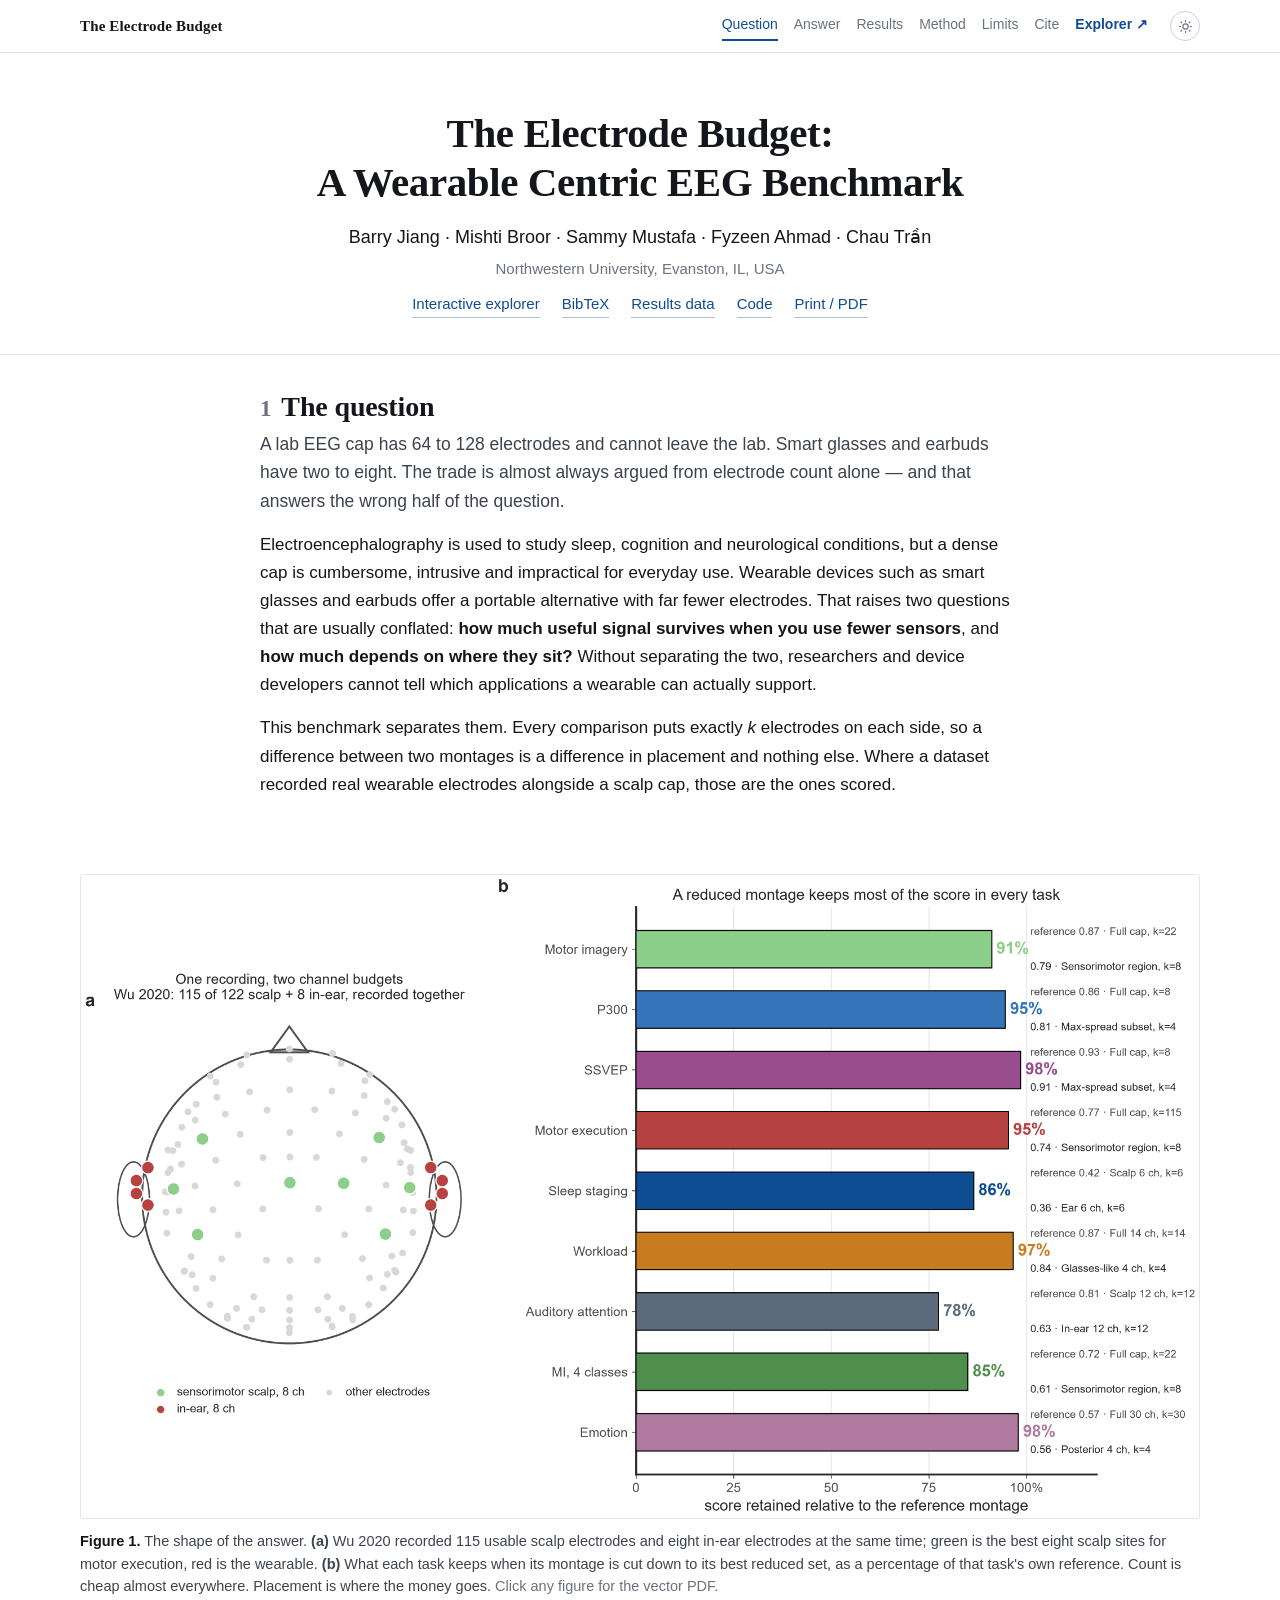
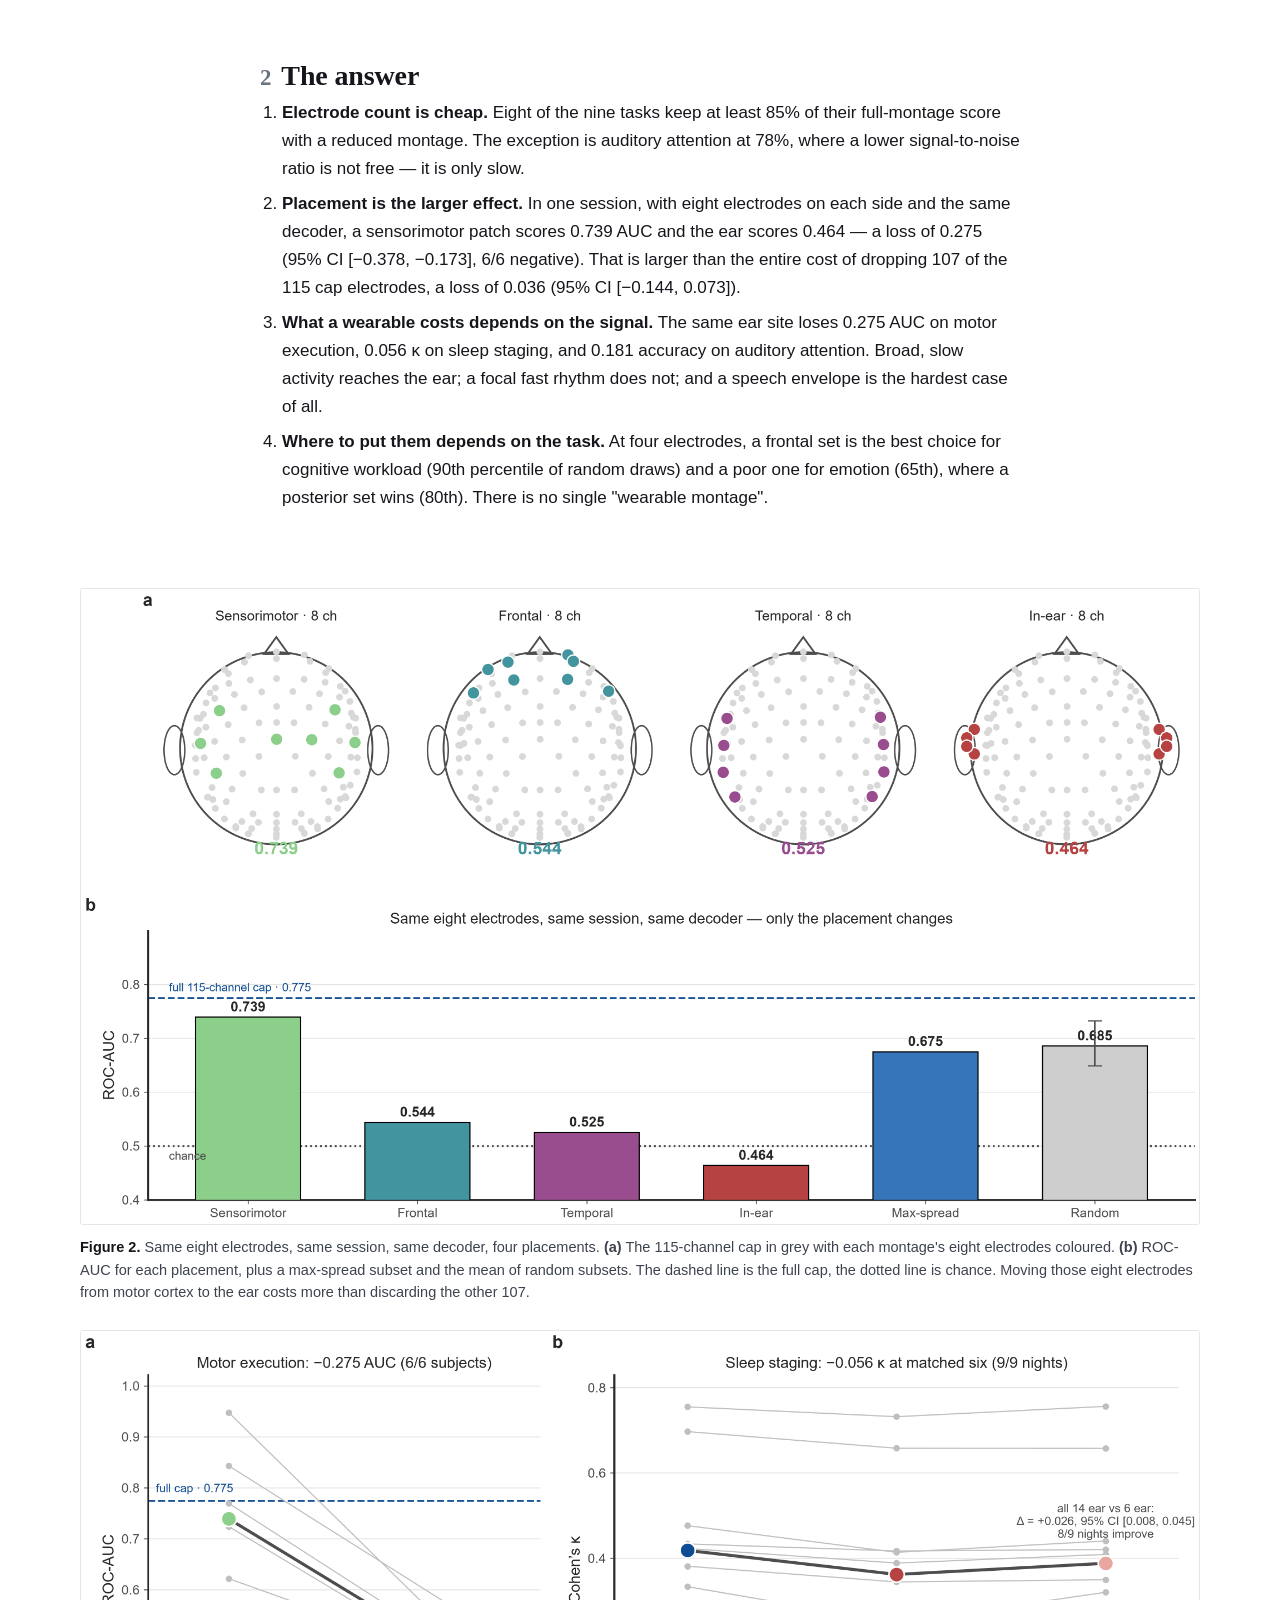
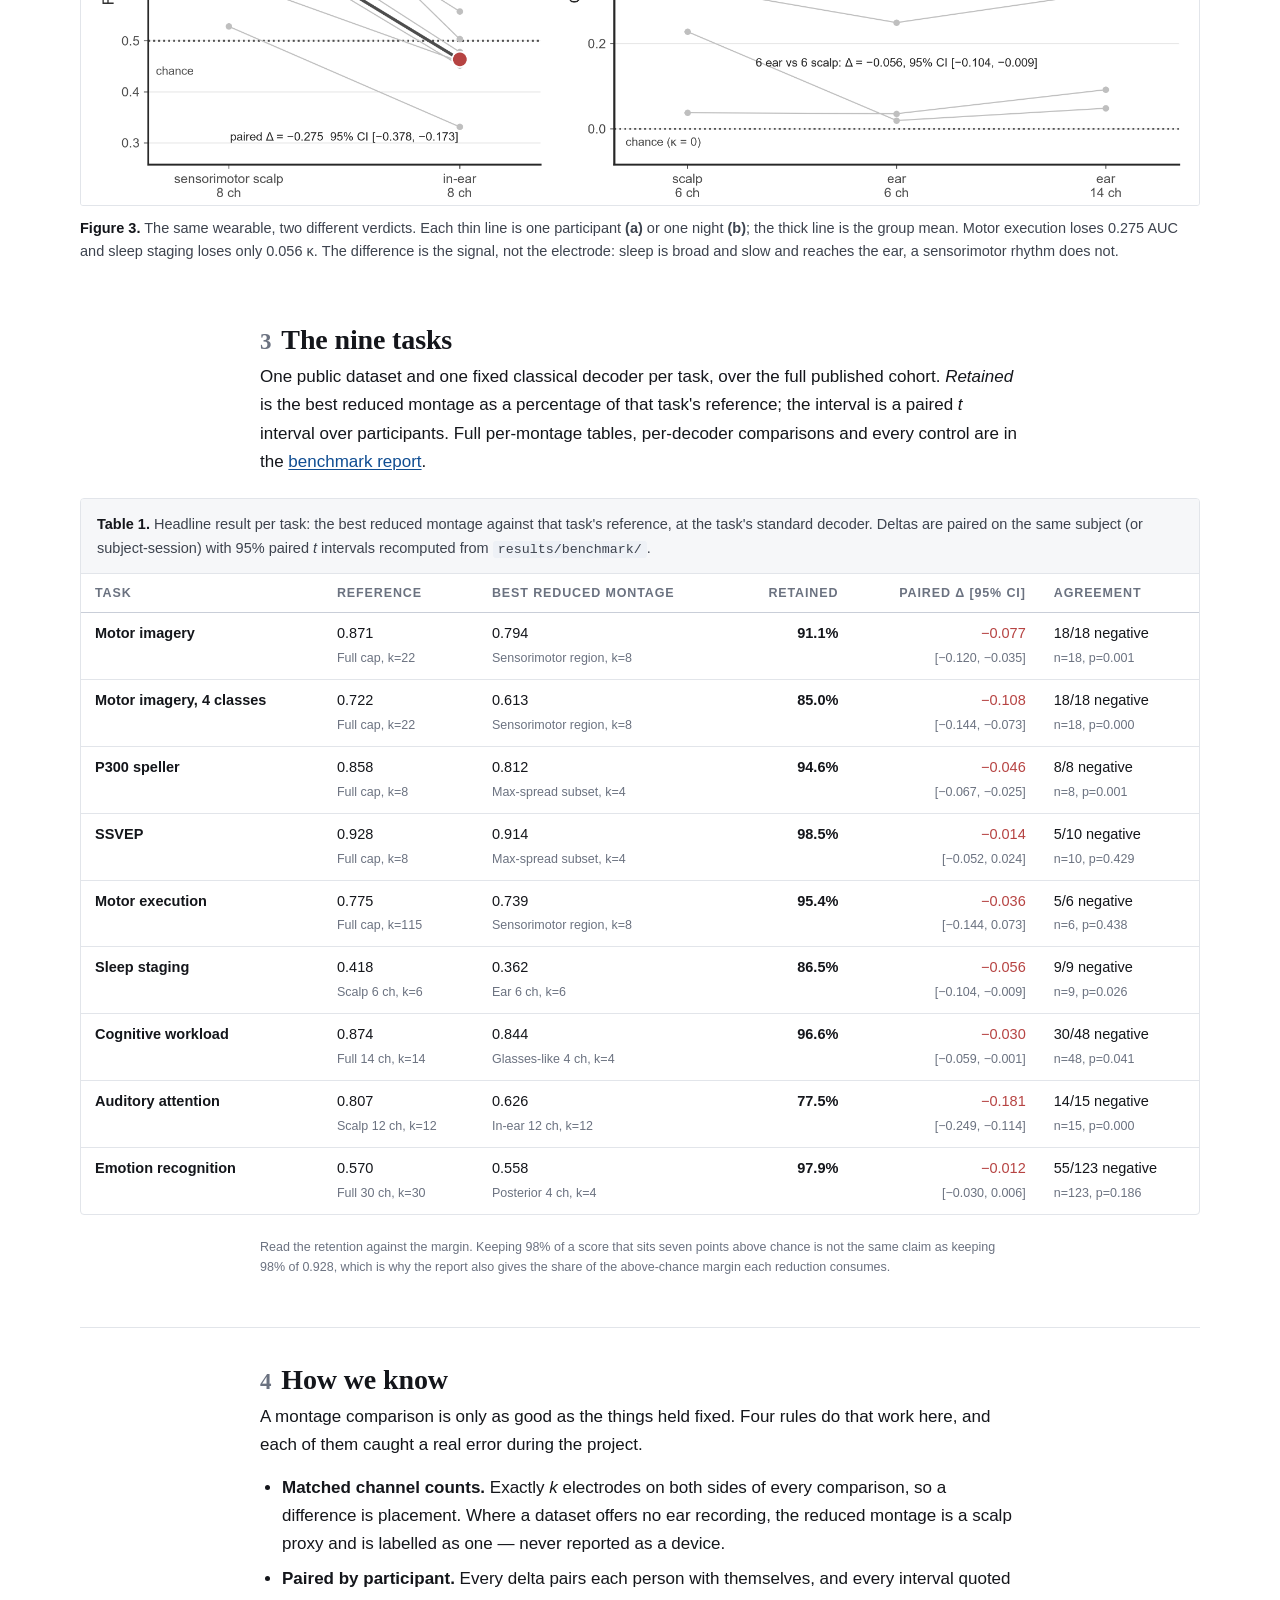
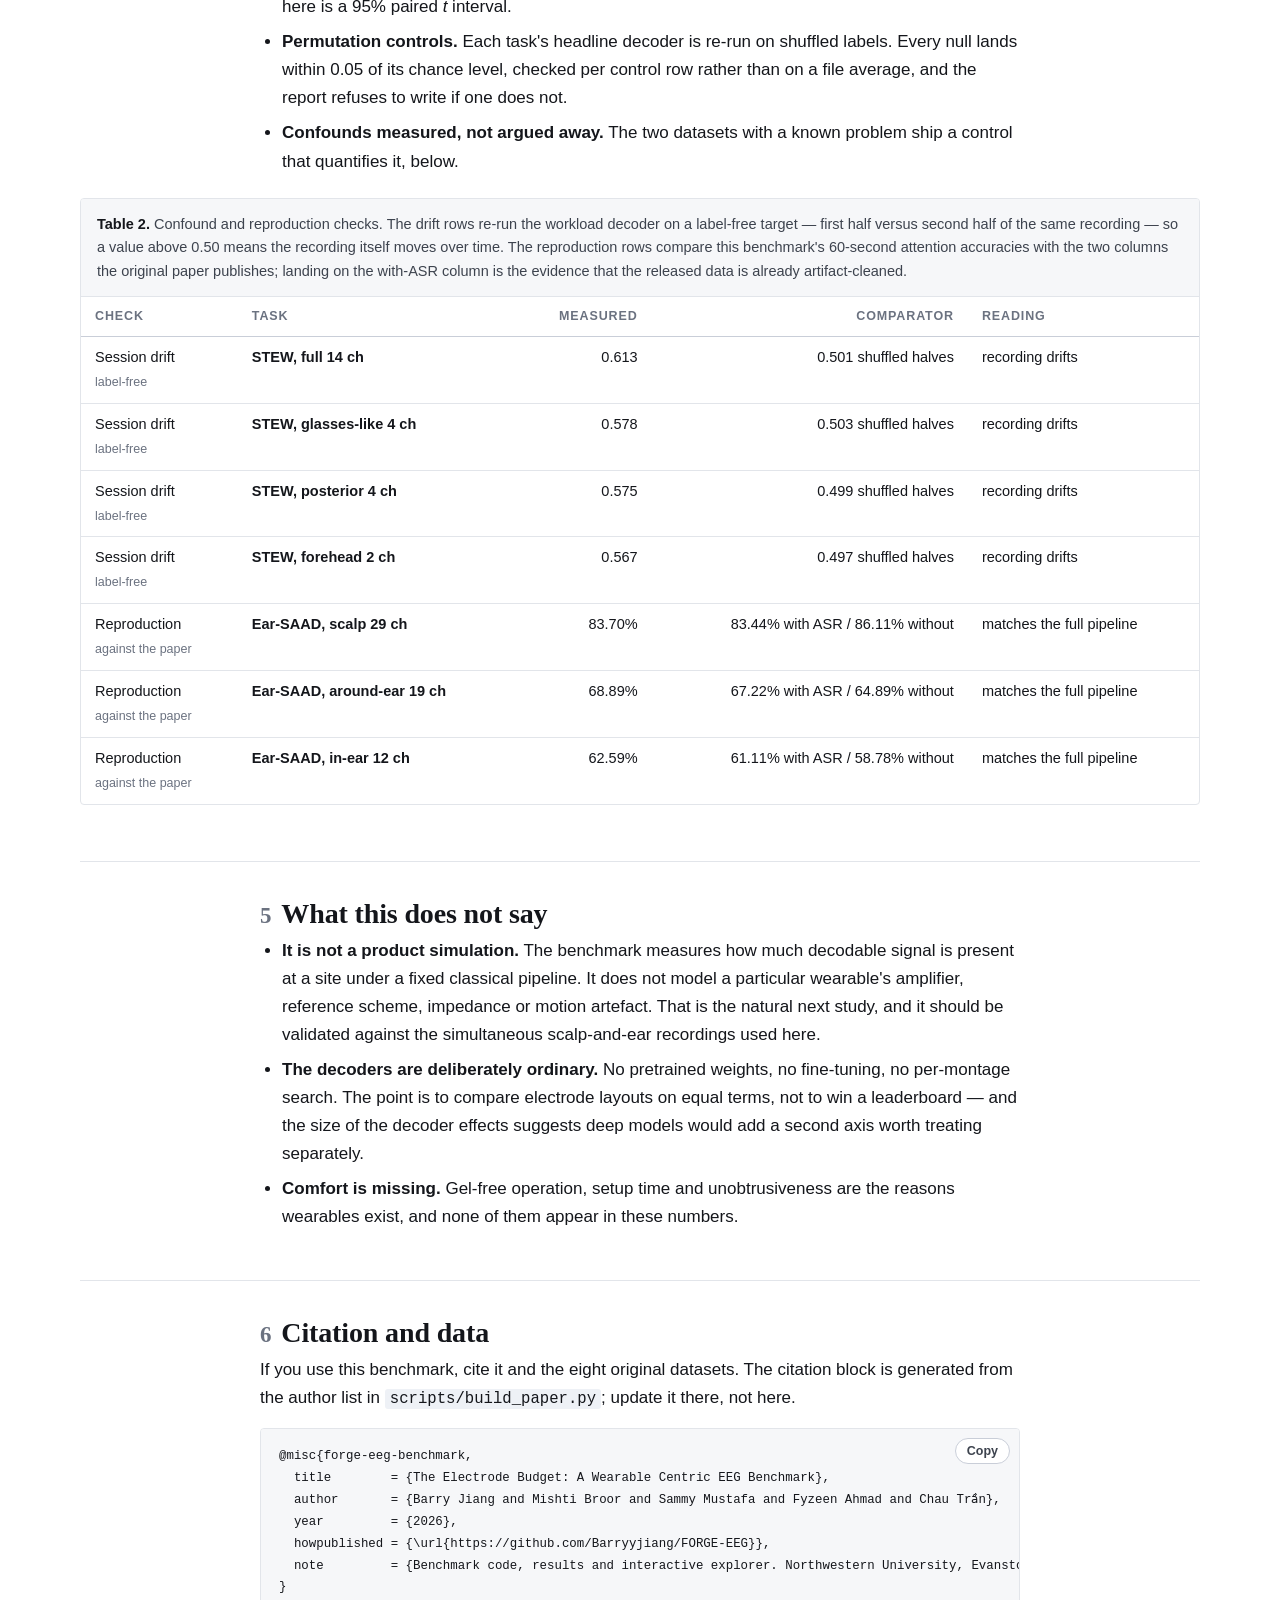
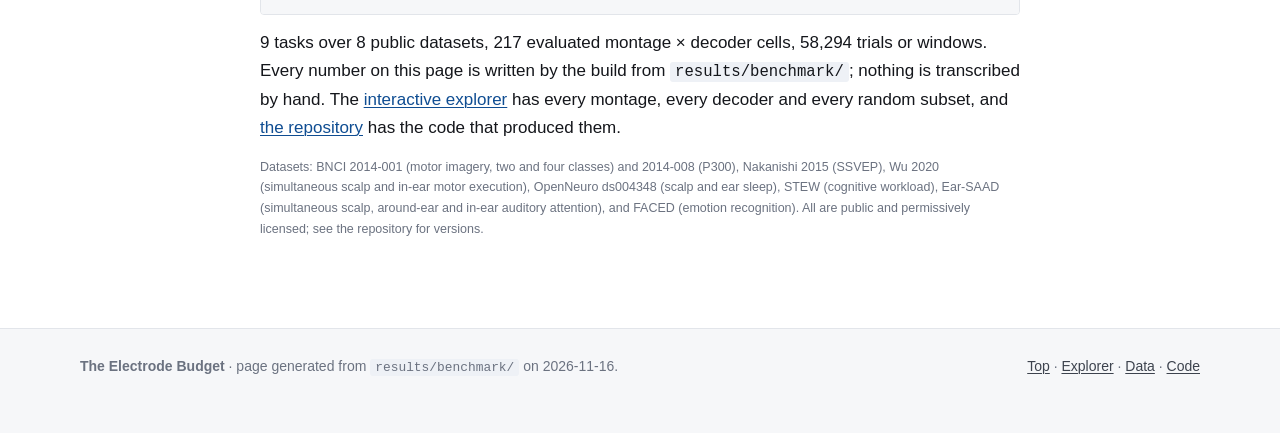
==== commit 5328a4b3: "﻿Add five benchmark tracks, figures, and the summary results page - New tracks: motor execution (Wu2" ====
--- a/docs/index.html
+++ b/docs/index.html
@@ -3,38 +3,55 @@
 <head>
   <meta charset="utf-8">
   <meta name="viewport" content="width=device-width, initial-scale=1">
-  <meta name="description" content="A benchmark for EEG electrode subsets: how much accuracy survives when a lab cap becomes a wearable, and how much depends on where the electrodes sit.">
-  <meta name="theme-color" content="#f5f6f1">
-  <meta property="og:type" content="website">
-  <meta property="og:title" content="The Electrode Budget — an EEG wearable benchmark">
-  <meta property="og:description" content="How much EEG accuracy survives when a 128-channel lab cap becomes a 2–8 electrode wearable? Six tasks, real signals, and an interactive montage explorer.">
-  <meta name="twitter:card" content="summary">
-  <title>The Electrode Budget — an EEG wearable benchmark</title>
+  <title>The Electrode Budget: A Wearable Centric EEG Benchmark</title>
+  <meta name="description" content="How much EEG accuracy survives when a lab cap becomes a wearable? A matched-channel benchmark of nine tasks on eight public datasets, separating electrode count from electrode placement.">
+  <meta name="author" content="Barry Jiang, Mishti Broor, Sammy Mustafa, Fyzeen Ahmad, Chau Tran">
+  <meta name="theme-color" content="#0f4d92">
+  <meta property="og:type" content="article">
+  <meta property="og:title" content="The Electrode Budget: A Wearable Centric EEG Benchmark">
+  <meta property="og:description" content="How much EEG accuracy survives when a lab cap becomes a wearable? Nine tasks, eight public datasets, one fixed decoder per task, exactly k electrodes on each side of every comparison.">
+  <meta property="og:image" content="assets/figures/fig1_overview.png">
+  <meta name="twitter:card" content="summary_large_image">
   <link rel="icon" href="assets/favicon.svg" type="image/svg+xml">
-  <link rel="stylesheet" href="assets/styles.css">
+  <link rel="stylesheet" href="assets/paper.css">
+  <script>
+    /* Resolve the theme before first paint: light is the default, ?theme=dark or
+       a remembered choice overrides it. See assets/paper.js (theme toggle). */
+    (function () {
+      var requested = new URLSearchParams(location.search).get("theme");
+      try { requested = requested || localStorage.getItem("eegbench-paper-theme"); } catch (e) {}
+      document.documentElement.dataset.theme = requested === "dark" ? "dark" : "light";
+    })();
+  </script>
+  <script type="application/ld+json">
+  {
+    "@context": "https://schema.org",
+    "@type": "ScholarlyArticle",
+    "name": "The Electrode Budget: A Wearable Centric EEG Benchmark",
+    "author": [{"@type": "Person", "name": "Barry Jiang"}, {"@type": "Person", "name": "Mishti Broor"}, {"@type": "Person", "name": "Sammy Mustafa"}, {"@type": "Person", "name": "Fyzeen Ahmad"}, {"@type": "Person", "name": "Chau Tran"}],
+    "abstract": "How much EEG accuracy survives when a lab cap becomes a wearable? A matched-channel benchmark of nine tasks on eight public datasets, separating electrode count from electrode placement.",
+    "keywords": "EEG, brain-computer interface, wearable, benchmark, electrode montage, MOABB",
+    "isAccessibleForFree": true,
+    "datePublished": "2026-11-16"
+  }
+  </script>
 </head>
 <body>
-  <a class="skip-link" href="#main">Skip to content</a>
-
-  <header class="site-header" id="site-header">
-    <div class="container header-inner">
-      <a class="brand" href="#top" aria-label="The Electrode Budget, home">
-        <svg class="brand-mark" viewBox="0 0 32 32" aria-hidden="true">
-          <circle cx="16" cy="16" r="13.5" fill="none" stroke="currentColor" stroke-width="1.4" opacity=".32"/>
-          <path d="M7 17c2.2 0 2.2-5 4.4-5s2.2 8 4.4 8 2.2-10 4.4-10 2.2 7 4.4 7" fill="none" stroke="currentColor" stroke-width="1.8" stroke-linecap="round"/>
-          <circle cx="16" cy="16" r="2.1" fill="currentColor"/>
-        </svg>
-        <span>The Electrode Budget</span>
-      </a>
-      <nav class="site-nav" aria-label="Main navigation">
-        <a href="#what">The idea</a>
-        <a href="#tasks">Tasks</a>
-        <a href="#explorer">Results</a>
-        <a href="#findings">Findings</a>
-        <a href="#validation">Validity</a>
-        <a href="#methods">Methods</a>
+  <a class="skip-link" href="#answer">Skip to the answer</a>
+
+  <header class="topbar">
+    <div class="container topbar-inner">
+      <a class="topbar-title" href="#top">The Electrode Budget</a>
+      <nav aria-label="Paper sections">
+        <a href="#question">Question</a>
+        <a href="#answer">Answer</a>
+        <a href="#results">Results</a>
+        <a href="#method">Method</a>
+        <a href="#limits">Limits</a>
+        <a href="#cite">Cite</a>
+        <a class="explore" href="explore/">Explorer&nbsp;↗</a>
       </nav>
-      <button class="theme-toggle" id="theme-toggle" type="button" aria-label="Switch colour theme">
+      <button class="theme-toggle" id="theme-toggle" type="button" aria-label="Switch colour theme" title="Switch between light and dark">
         <svg class="icon-sun" viewBox="0 0 24 24" fill="none" stroke="currentColor" stroke-width="1.8" stroke-linecap="round" aria-hidden="true">
           <circle cx="12" cy="12" r="4.2"/>
           <path d="M12 2.5v2M12 19.5v2M4.6 4.6l1.4 1.4M18 18l1.4 1.4M2.5 12h2M19.5 12h2M4.6 19.4 6 18M18 6l1.4-1.4"/>
@@ -46,473 +63,315 @@
     </div>
   </header>
 
-  <main id="main">
-    <!-- ---------------------------------------------------------------- hero -->
-    <section class="hero" id="top">
-      <div class="container hero-grid">
-        <div class="hero-copy">
-          <p class="eyebrow">EEG wearable benchmark · 2026</p>
-          <h1>How many electrodes does a wearable <em>actually</em> need?</h1>
-          <p class="lede">
-            A lab EEG cap has 64–128 electrodes. A consumer wearable has two to eight.
-            This benchmark fixes the number of electrodes and asks what is left:
-            how much accuracy comes from <strong>how many</strong> electrodes,
-            and how much from <strong>where they sit</strong>?
-          </p>
-          <div class="hero-actions">
-            <a class="button primary" href="#explorer">
-              Explore the results
-              <svg viewBox="0 0 24 24" fill="none" stroke="currentColor" stroke-width="2" stroke-linecap="round" aria-hidden="true">
-                <path d="M5 12h13M13 6l6 6-6 6"/>
-              </svg>
-            </a>
-            <a class="button ghost" href="#tasks">See the six tasks</a>
-          </div>
-          <ul class="hero-stats">
-            <li><strong>6</strong><span>task families</span></li>
-            <li><strong>43,864</strong><span>trials &amp; windows</span></li>
-            <li><strong>157</strong><span>montage × decoder cells</span></li>
-            <li><strong>5</strong><span>negative controls</span></li>
-          </ul>
-        </div>
-
-        <div class="hero-visual">
-          <div class="head-card">
-            <div id="hero-head" class="head-svg" aria-label="Top-down map of a 115-channel scalp cap with eight in-ear electrodes highlighted"></div>
-            <div class="head-legend">
-              <span class="legend-item"><span class="legend-dot" style="--dot: var(--accent)"></span>sensorimotor 8</span>
-              <span class="legend-item"><span class="legend-dot" style="--dot: var(--violet)"></span>in-ear 8</span>
-              <span class="legend-item"><span class="legend-dot ring" style="--dot: var(--ink-3)"></span>other scalp</span>
-            </div>
-            <p class="head-caption">115 scalp + 8 in-ear electrodes, recorded at the same time in Wu 2020.</p>
-          </div>
-        </div>
-      </div>
-    </section>
-
-    <!-- ------------------------------------------------------------ explainer -->
-    <section class="section" id="what">
-      <div class="container">
-        <div class="section-heading reveal">
-          <p class="eyebrow">The idea in ninety seconds</p>
-          <h2>An EEG cap is a spatial sampler. A wearable is a very small one.</h2>
-          <p>
-            EEG does not read thoughts. It records the summed electrical activity of
-            millions of neurons, blurred by the skull and scalp. The decoder’s job is to
-            find a pattern in that blur that reliably predicts what the person is doing.
-          </p>
-        </div>
-
-        <div class="steps reveal">
-          <article class="step-card">
-            <span class="step-number">1</span>
-            <svg class="step-icon" viewBox="0 0 48 48" fill="none" stroke="currentColor" stroke-width="1.6" aria-hidden="true">
-              <path d="M24 7c-8 0-13 5.5-13 13 0 5 2.4 7.8 3.6 11.2.7 2 .4 4.8.4 7.8h18c0-3-.3-5.8.4-7.8C34.6 27.8 37 25 37 20c0-7.5-5-13-13-13Z"/>
-              <path d="M18 39h12M20 43h8M17 20c2 0 2-4 4-4s2 7 4 7 2-9 4-9 2 6 4 6" stroke-linecap="round"/>
-            </svg>
-            <h3>The brain makes electricity</h3>
-            <p>When neurons fire together, their voltages add up. At the scalp the result is
-              millionths of a volt — tiny, but measurable with a good amplifier.</p>
-          </article>
-          <article class="step-card">
-            <span class="step-number">2</span>
-            <svg class="step-icon" viewBox="0 0 48 48" fill="none" stroke="currentColor" stroke-width="1.6" aria-hidden="true">
-              <circle cx="24" cy="23" r="14"/>
-              <path d="M24 9v3M24 34v3M10 23h3M35 23h3" stroke-linecap="round"/>
-              <circle cx="18" cy="18" r="1.8" fill="currentColor" stroke="none"/>
-              <circle cx="29" cy="17" r="1.8" fill="currentColor" stroke="none"/>
-              <circle cx="24" cy="25" r="1.8" fill="currentColor" stroke="none"/>
-              <circle cx="17" cy="27" r="1.8" fill="currentColor" stroke="none"/>
-              <circle cx="31" cy="27" r="1.8" fill="currentColor" stroke="none"/>
-            </svg>
-            <h3>Electrodes sample a mixture</h3>
-            <p>Each electrode sees a blurred combination of many sources. More electrodes
-              give the decoder more views of the same mixture — but placement decides
-              which views it gets.</p>
-          </article>
-          <article class="step-card">
-            <span class="step-number">3</span>
-            <svg class="step-icon" viewBox="0 0 48 48" fill="none" stroke="currentColor" stroke-width="1.6" aria-hidden="true">
-              <rect x="8" y="12" width="32" height="24" rx="4"/>
-              <path d="M16 24h4l2.5-5 3.5 10 2.5-5H33" stroke-linecap="round" stroke-linejoin="round"/>
-              <path d="M16 33h16" stroke-linecap="round" opacity=".5"/>
-            </svg>
-            <h3>A model learns the pattern</h3>
-            <p>The decoder is trained on labelled trials and scored on held-out ones.
-              The gap between the full cap and a wearable is the price of the channel
-              budget.</p>
-          </article>
-        </div>
-
-        <div class="count-placement reveal">
-          <article class="cp-card">
-            <div>
-              <span class="cp-tag">Channel count</span>
-              <h3>More channels, more information</h3>
-              <p>Going from four to eight electrodes usually helps. But returns flatten:
-                eight well-placed electrodes recover about 91% of the 22-channel motor-imagery
-                score, and four occipital electrodes recover 98.5% of the SSVEP score.</p>
-            </div>
-            <div class="mini-head" id="mini-count" aria-hidden="true"></div>
-          </article>
-          <article class="cp-card">
-            <div>
-              <span class="cp-tag">Channel placement</span>
-              <h3>Where they sit can matter more</h3>
-              <p>In the same motor task, the wrong region is worse than a random subset.
-                Eight in-ear electrodes sit at chance, while eight over motor cortex are
-                statistically indistinguishable from the 115-channel cap.</p>
-            </div>
-            <div class="mini-head" id="mini-placement" aria-hidden="true"></div>
-          </article>
-        </div>
-      </div>
-    </section>
-
-    <!-- --------------------------------------------------------------- tasks -->
-    <section class="section" id="tasks">
-      <div class="container">
-        <div class="section-heading reveal">
-          <p class="eyebrow">01 · The tasks</p>
-          <h2>Six ways to read a brain</h2>
-          <p>
-            Each task is a different kind of signal, recorded from a different public dataset.
-            Click a card to see what the participant does, what the decoder sees, and what the
-            benchmark found. The small plots are drawn from real trials, not simulations.
-          </p>
-        </div>
-
-        <div class="task-grid reveal" id="task-grid"></div>
-
-        <div class="task-detail reveal" id="task-detail">
-          <div class="task-tabs" id="task-tabs" role="tablist" aria-label="Task details"></div>
-          <div class="task-panel" id="task-panel"></div>
-        </div>
-      </div>
-    </section>
-
-    <!-- ------------------------------------------------------------ explorer -->
-    <section class="section" id="explorer">
-      <div class="container">
-        <div class="section-heading reveal">
-          <p class="eyebrow">02 · The result</p>
-          <h2>What happens when you remove electrodes?</h2>
-          <p>
-            Every dot is a matched-size electrode set, evaluated with the same decoder on the
-            same trials. The dashed line is the full cap; the orange line is chance. Click a dot
-            to see the electrodes on a head. Compare sets with the same number of electrodes —
-            that is the only way to separate count from placement.
-          </p>
-        </div>
-
-        <div class="explorer-shell reveal">
-          <div class="explorer-controls">
-            <div class="task-chips" id="task-chips" role="tablist" aria-label="Choose a task"></div>
-            <div class="control-row">
-              <div class="control-group">
-                <label for="protocol-select">Test protocol</label>
-                <select id="protocol-select"></select>
-              </div>
-              <div class="control-group">
-                <label for="pipeline-select">Decoder</label>
-                <select id="pipeline-select"></select>
-              </div>
-              <div class="control-group">
-                <span class="control-label">Show</span>
-                <div class="segmented" id="view-toggle" role="group" aria-label="Chart value">
-                  <button type="button" data-view="score" class="is-active">Score</button>
-                  <button type="button" data-view="delta">Δ vs full cap</button>
-                </div>
-              </div>
-              <div class="control-group" id="itr-control" hidden>
-                <span class="control-label">Metric</span>
-                <div class="segmented" id="metric-toggle" role="group" aria-label="SSVEP metric">
-                  <button type="button" data-metric="accuracy" class="is-active">Accuracy</button>
-                  <button type="button" data-metric="itr">Bits/min</button>
-                </div>
-              </div>
-            </div>
-          </div>
-
-          <div class="explorer-main">
-            <div class="chart-card">
-              <div class="chart-head">
-                <div>
-                  <h3 id="chart-title">Motor imagery · same session</h3>
-                  <p id="chart-subtitle">Riemannian TSLR · ROC-AUC</p>
-                </div>
-                <div class="chart-note" id="chart-note"></div>
-              </div>
-              <div class="chart" id="montage-chart"></div>
-              <p class="scroll-hint">Scroll sideways for the full chart →</p>
-              <div class="chart-legend" id="chart-legend"></div>
-            </div>
-
-            <aside class="map-card">
-              <div class="map-title">
-                <h3>Where the electrodes sit</h3>
-                <span id="map-count"></span>
-              </div>
-              <div class="head-svg" id="montage-head"></div>
-              <div class="montage-detail" id="montage-detail"></div>
-            </aside>
-          </div>
-
-          <div class="explorer-bottom">
-            <div class="montage-list" id="montage-list" aria-label="Montage scores"></div>
-            <div class="callout" id="matched-callout"></div>
-          </div>
-        </div>
-      </div>
-    </section>
-
-    <!-- ------------------------------------------------------------- findings -->
-    <section class="section" id="findings">
-      <div class="container">
-        <div class="section-heading reveal">
-          <p class="eyebrow">03 · What it means</p>
-          <h2>Three things the benchmark makes hard to ignore</h2>
-          <p>
-            The headline is not “wearables are bad” or “wearables are fine.” It is that the
-            cost depends on the task, the decoder, and — at small channel counts — very
-            strongly on placement.
-          </p>
-        </div>
-
-        <div class="findings-grid reveal">
-          <article class="finding-card">
-            <p class="big-number">4–8 <small>well-placed electrodes</small></p>
-            <h3>Placement beats count</h3>
-            <p>At four electrodes in motor imagery, the sensorimotor region beats a max-spread
-              subset by +0.036 AUC and random subsets by up to +0.096. Spreading electrodes to
-              maximise coverage is the wrong objective for a focal source.</p>
-            <div class="finding-mini" id="finding-placement"></div>
-          </article>
-
-          <article class="finding-card">
-            <p class="big-number">0.54 → 0.86 <small>P300, two decoders</small></p>
-            <h3>Decoder choice rivals montage</h3>
-            <p>A generic log-variance decoder sits near chance on P300; xDAWN reaches 0.86.
-              SSVEP sat at 0.13 with band-power and reaches 0.93 with CCA. The “best montage”
-              depends on using the field’s standard decoder.</p>
-            <div class="finding-mini" id="finding-decoder"></div>
-          </article>
-
-          <article class="finding-card">
-            <p class="big-number">−0.275 <small>AUC at matched 8 channels</small></p>
-            <h3>Wearables are task-dependent</h3>
-            <p>Same in-ear site, two tasks: motor execution collapses at matched eight channels,
-              while sleep loses only 0.046 κ at matched six. Broad, slow waves reach the ear;
-              focal sensorimotor rhythms do not.</p>
-            <div class="finding-mini" id="finding-tasks"></div>
-          </article>
-        </div>
-
-        <div class="cross-task reveal">
-          <div class="cross-task-head">
-            <div>
-              <h3>Accuracy returns quickly — then flattens</h3>
-              <p>Best non-random reduced montage, shown as a percentage of the full-cap score.
-                Four to eight well-placed electrodes recover most of the accuracy in every
-                task where a dense cap exists.</p>
-            </div>
-          </div>
-          <div class="chart" id="cross-task-chart"></div>
-          <p class="scroll-hint">Scroll sideways for the full chart →</p>
-          <div class="chart-legend" id="cross-task-legend"></div>
-        </div>
-      </div>
-    </section>
-
-    <!-- ----------------------------------------------------------- validation -->
-    <section class="section" id="validation">
-      <div class="container">
-        <div class="section-heading reveal">
-          <p class="eyebrow">04 · Why you can trust it</p>
-          <h2>What would make these numbers wrong?</h2>
-          <p>
-            A benchmark is only as useful as its failure modes. We run a negative control for
-            every live track, flag small samples and unmatched channel counts, and keep the
-            caveats next to the result rather than in a footnote.
-          </p>
-        </div>
-
-        <div class="validation-grid reveal">
-          <article class="control-card">
-            <h3>Shuffled labels should land at chance</h3>
-            <p>Each decoder is re-run on permuted labels. If it can still learn, the real
-              result is contaminated — or the control is broken. The controls below are all
-              within tolerance of chance.</p>
-            <div class="chart" id="control-chart"></div>
-            <p class="scroll-hint">Scroll sideways for the full chart →</p>
-            <div class="chart-legend" id="control-legend"></div>
-          </article>
-
-          <article class="caveat-card">
-            <h3>Limits we do not hide</h3>
-            <p>These are the reasons a number here may not transfer to a real product.</p>
-            <ul class="caveat-list">
-              <li>
-                <svg viewBox="0 0 24 24" fill="none" stroke="currentColor" stroke-width="2" stroke-linecap="round" aria-hidden="true"><path d="M12 3 2.8 20h18.4L12 3Z"/><path d="M12 9v5M12 17.2v.1"/></svg>
-                <span><strong>Tier 1, not a wearable simulator.</strong> Deleting channels
-                from a dense cap ignores the reference, volume conduction, motion artifact and
-                the wearable’s noise floor.</span>
-              </li>
-              <li>
-                <svg viewBox="0 0 24 24" fill="none" stroke="currentColor" stroke-width="2" stroke-linecap="round" aria-hidden="true"><path d="M12 3 2.8 20h18.4L12 3Z"/><path d="M12 9v5M12 17.2v.1"/></svg>
-                <span><strong>Proxy montages are geometry only.</strong> “cEEGrid proxy” and
-                “earbud proxy” are nearest 10-5 rings, not measurements of those products.</span>
-              </li>
-              <li>
-                <svg viewBox="0 0 24 24" fill="none" stroke="currentColor" stroke-width="2" stroke-linecap="round" aria-hidden="true"><path d="M12 3 2.8 20h18.4L12 3Z"/><path d="M12 9v5M12 17.2v.1"/></svg>
-                <span><strong>Small samples.</strong> Motor execution has 6 subjects, sleep 5
-                nights, c-VEP 1 subject. At n=6, p=0.031 means “all six subjects agree in sign,”
-                not “highly significant.”</span>
-              </li>
-              <li>
-                <svg viewBox="0 0 24 24" fill="none" stroke="currentColor" stroke-width="2" stroke-linecap="round" aria-hidden="true"><path d="M12 3 2.8 20h18.4L12 3Z"/><path d="M12 9v5M12 17.2v.1"/></svg>
-                <span><strong>The ear result contradicts a published paper.</strong> Wu et al.
-                report above-chance in-ear motor decoding with methods designed for it. Our
-                generic motor-cortex pipeline is not that method, so “ear is at chance” is
-                partly a decoder limitation.</span>
-              </li>
-              <li>
-                <svg viewBox="0 0 24 24" fill="none" stroke="currentColor" stroke-width="2" stroke-linecap="round" aria-hidden="true"><path d="M12 3 2.8 20h18.4L12 3Z"/><path d="M12 9v5M12 17.2v.1"/></svg>
-                <span><strong>Model capacity is not held constant.</strong> A 4-channel product
-                would not ship a 64-channel model. Part of the low-channel drop is fewer
-                electrodes; part is less overfitting.</span>
-              </li>
-              <li>
-                <svg viewBox="0 0 24 24" fill="none" stroke="currentColor" stroke-width="2" stroke-linecap="round" aria-hidden="true"><path d="M12 3 2.8 20h18.4L12 3Z"/><path d="M12 9v5M12 17.2v.1"/></svg>
-                <span><strong>c-VEP uses the wrong decoder.</strong> 0.400 is a lower bound.
-                Template matching or CCA against the known codes is the standard method.</span>
-              </li>
-            </ul>
-            <details class="quality-details">
-              <summary>Signal-quality checks (raw data)</summary>
-              <div id="quality-table"></div>
-            </details>
-          </article>
-        </div>
-      </div>
-    </section>
-
-    <!-- -------------------------------------------------------------- methods -->
-    <section class="section" id="methods">
-      <div class="container">
-        <div class="section-heading reveal">
-          <p class="eyebrow">05 · Methods &amp; reproduction</p>
-          <h2>One data change, one decoder, one report</h2>
-          <p>
-            The benchmark is a declarative cross-product of dataset, paradigm, protocol,
-            montage and decoder. A track is one (dataset, paradigm, protocol) entry; a decoder
-            is one registry entry. The runner and leaderboard pick both up automatically.
-          </p>
-        </div>
-
-        <div class="methods-grid reveal">
-          <article class="method-card">
-            <h3>How a track is evaluated</h3>
-            <div class="pipeline">
-              <div class="pipeline-step"><span>1 · data</span><strong>Public dataset</strong></div>
-              <div class="pipeline-step"><span>2 · montage</span><strong>Equal-N subsets</strong></div>
-              <div class="pipeline-step"><span>3 · decoder</span><strong>Fold-wise fit</strong></div>
-              <div class="pipeline-step"><span>4 · report</span><strong>Δ vs full cap</strong></div>
-            </div>
-            <ul style="margin-top: 16px">
-              <li><strong>Equal-N:</strong> every geometric condition has exactly <em>k</em>
-                channels; random seeds are the chance control.</li>
-              <li><strong>Nested spread:</strong> farthest-point order gives a prefix of length
-                <em>k</em> for a monotone accuracy-vs-k curve.</li>
-              <li><strong>Paired deltas:</strong> comparisons pair on subject-session, so
-                between-subject variance cancels.</li>
-              <li><strong>Chance is per row:</strong> ROC-AUC 0.5, accuracy 1/n, Cohen’s κ 0.</li>
-              <li><strong>Resumable:</strong> one CSV per track × protocol; re-running skips
-                completed files.</li>
-            </ul>
-          </article>
-
-          <article class="method-card">
-            <h3>Reproduce the page and the numbers</h3>
-            <p>The site reads <code>results/benchmark/*.csv</code> and writes a single JSON
-              bundle. No result is typed into the HTML by hand.</p>
-            <pre class="code-block"><span class="c"># rebuild the benchmark tables</span>
-.\.venv\Scripts\python.exe scripts\report.py
-
-<span class="c"># rebuild the site data (numbers)</span>
-.\.venv\Scripts\python.exe scripts\build_site.py
-
-<span class="c"># optional: real EEG illustrations</span>
-.\.venv\Scripts\python.exe scripts\build_site_signals.py
-
-<span class="c"># preview locally</span>
-python -m http.server 8000 --directory docs</pre>
-            <div class="links-row">
-              <a class="link-chip" href="data/benchmark.json" download>
-                <svg viewBox="0 0 24 24" fill="none" stroke="currentColor" stroke-width="2" stroke-linecap="round" aria-hidden="true"><path d="M12 3v12M7 10l5 5 5-5M5 21h14"/></svg>
-                benchmark.json
-              </a>
-              <a class="link-chip" href="data/signals.json" download>
-                <svg viewBox="0 0 24 24" fill="none" stroke="currentColor" stroke-width="2" stroke-linecap="round" aria-hidden="true"><path d="M12 3v12M7 10l5 5 5-5M5 21h14"/></svg>
-                signals.json
-              </a>
-            </div>
-          </article>
-        </div>
-
-        <div class="methods-grid reveal" style="margin-top: 18px">
-          <article class="method-card">
-            <h3>Data sources</h3>
-            <p>Six task families, six public datasets. Recordings are downloaded and cached
-              under <code>data/</code>; the benchmark itself only stores derived CSVs.</p>
-            <div class="dataset-list">
-              <div class="dataset-item"><strong>BNCI 2014-001</strong><span>9 people · 22-ch motor imagery</span></div>
-              <div class="dataset-item"><strong>BNCI 2014-008</strong><span>8 people · 8-ch P300 speller</span></div>
-              <div class="dataset-item"><strong>Nakanishi 2015</strong><span>10 people · 8-ch SSVEP</span></div>
-              <div class="dataset-item"><strong>Wu 2020</strong><span>6 people · 122 scalp + 8 in-ear</span></div>
-              <div class="dataset-item"><strong>OpenNeuro ds004348</strong><span>5 nights · 6 scalp + 14 ear</span></div>
-              <div class="dataset-item"><strong>Castillos c-VEP 40</strong><span>1 person · 28-ch c-VEP</span></div>
-            </div>
-          </article>
-
-          <article class="method-card">
-            <h3>What this is not</h3>
-            <ul>
-              <li>A wearable product evaluation. Deleting channels from a dense cap is not a
-                forward model of a wearable.</li>
-              <li>A claim that ear-EEG is uninformative. It is a claim about this pipeline,
-                this task and this montage.</li>
-              <li>A leaderboard of deep models. EEGNet failed its own scalp control and is
-                excluded until it is stable.</li>
-              <li>A substitute for the published papers. Every dataset has a canonical
-                analysis; this benchmark asks a different, narrower question.</li>
-            </ul>
-            <p style="margin-top: 14px">
-              <strong>Full tables and caveats:</strong> see <code>results/REPORT.md</code>,
-              <code>README.md</code> and <code>GOALS.md</code> in the repository.
-            </p>
-          </article>
-        </div>
+  <!-- ------------------------------------------------------------- masthead -->
+  <div class="masthead" id="top">
+    <div class="container">
+      <h1>The Electrode Budget:<br>A Wearable Centric EEG Benchmark</h1>
+      <p class="authors"><a href="#cite">Barry Jiang</a> · <a href="#cite">Mishti Broor</a> · <a href="#cite">Sammy Mustafa</a> · <a href="#cite">Fyzeen Ahmad</a> · <a href="#cite">Chau Trần</a></p>
+      <p class="affiliation">Northwestern University, Evanston, IL, USA</p>
+
+      <nav class="paper-links" aria-label="Paper artefacts">
+        <a href="explore/">Interactive explorer</a>
+        <a href="#cite">BibTeX</a>
+        <a href="data/benchmark.json" download>Results data</a>
+        <a href="https://github.com/Barryyjiang/FORGE-EEG">Code</a>
+        <button type="button" data-print>Print / PDF</button>
+      </nav>
+    </div>
+  </div>
+
+  <main class="container">
+    <!-- ------------------------------------------------------------- question -->
+    <section id="question">
+      <div class="prose">
+        <h2><span class="num">1</span>The question</h2>
+        <p class="lede">
+          A lab EEG cap has 64 to 128 electrodes and cannot leave the lab. Smart
+          glasses and earbuds have two to eight. The trade is almost always argued
+          from electrode count alone — and that answers the wrong half of the
+          question.
+        </p>
+        <p>
+          Electroencephalography is used to study sleep, cognition and neurological
+          conditions, but a dense cap is cumbersome, intrusive and impractical for
+          everyday use. Wearable devices such as smart glasses and earbuds offer a
+          portable alternative with far fewer electrodes. That raises two questions
+          that are usually conflated: <strong>how much useful signal survives when
+          you use fewer sensors</strong>, and <strong>how much depends on where they
+          sit?</strong> Without separating the two, researchers and device developers
+          cannot tell which applications a wearable can actually support.
+        </p>
+        <p>
+          This benchmark separates them. Every comparison puts exactly <em>k</em>
+          electrodes on each side, so a difference between two montages is a
+          difference in placement and nothing else. Where a dataset recorded real
+          wearable electrodes alongside a scalp cap, those are the ones scored.
+        </p>
+      </div>
+    </section>
+
+    <!-- --------------------------------------------------------------- teaser -->
+    <figure>
+      <a href="assets/figures/fig1_overview.pdf" title="Open the vector PDF">
+        <img src="assets/figures/fig1_overview.png" width="1600" height="921"
+             alt="Left: top-down map of a 115-channel scalp cap with eight sensorimotor electrodes in green and eight in-ear electrodes in red. Right: horizontal bars showing the percentage of each task's reference score retained by its best reduced montage.">
+      </a>
+      <figcaption>
+        <span class="label">Figure 1.</span> The shape of the answer.
+        <strong>(a)</strong> Wu 2020 recorded 115 usable scalp electrodes and eight
+        in-ear electrodes at the same time; green is the best eight scalp sites for
+        motor execution, red is the wearable.
+        <strong>(b)</strong> What each task keeps when its montage is cut down to its
+        best reduced set, as a percentage of that task's own reference.
+        Count is cheap almost everywhere. Placement is where the money goes.
+        <span class="hint">Click any figure for the vector PDF.</span>
+      </figcaption>
+    </figure>
+
+    <!-- --------------------------------------------------------------- answer -->
+    <section id="answer">
+      <div class="prose">
+        <h2><span class="num">2</span>The answer</h2>
+        <ol class="findings">
+          <li>
+            <strong>Electrode count is cheap.</strong> Eight of the nine tasks keep at
+            least 85% of their full-montage score with a reduced montage. The exception
+            is auditory attention at 78%,
+            where a lower signal-to-noise ratio is not free — it is only slow.
+          </li>
+          <li>
+            <strong>Placement is the larger effect.</strong> In one session, with
+            eight electrodes on each side and the same decoder, a sensorimotor patch
+            scores 0.739 AUC and the ear scores
+            0.464 — a loss of
+            0.275 (95% CI [−0.378, −0.173],
+            6/6 negative). That is larger than the entire cost of
+            dropping 107 of the 115 cap electrodes, a loss of
+            0.036 (95% CI [−0.144, 0.073]).
+          </li>
+          <li>
+            <strong>What a wearable costs depends on the signal.</strong> The same
+            ear site loses 0.275 AUC on motor execution,
+            0.056 κ on sleep staging, and
+            0.181 accuracy on auditory attention.
+            Broad, slow
+            activity reaches the ear; a focal fast rhythm does not; and a speech
+            envelope is the hardest case of all.
+          </li>
+          <li>
+            <strong>Where to put them depends on the task.</strong> At four
+            electrodes, a frontal set is the best choice for cognitive workload
+            (90th percentile of random draws) and a poor one for
+            emotion (65th), where a posterior set wins
+            (80th). There is no single "wearable montage".
+          </li>
+        </ol>
+      </div>
+    </section>
+
+    <!-- ----------------------------------------------------------- placement -->
+    <figure>
+      <a href="assets/figures/fig3_placement.pdf" title="Open the vector PDF">
+        <img src="assets/figures/fig3_placement.png" width="1600" height="910"
+             alt="Top row: four top-down head maps of the same eight-channel budgets over sensorimotor, frontal and temporal scalp and in the ear. Bottom: a bar chart of their ROC-AUC against the full-cap reference and chance.">
+      </a>
+      <figcaption>
+        <span class="label">Figure 2.</span> Same eight electrodes, same session, same
+        decoder, four placements. <strong>(a)</strong> The 115-channel cap in grey with
+        each montage's eight electrodes coloured. <strong>(b)</strong> ROC-AUC for each
+        placement, plus a max-spread subset and the mean of random subsets. The dashed
+        line is the full cap, the dotted line is chance. Moving those eight electrodes
+        from motor cortex to the ear costs more than discarding the other 107.
+      </figcaption>
+    </figure>
+
+    <!-- ------------------------------------------------------------ wearable -->
+    <figure>
+      <a href="assets/figures/fig4_wearable_gap.pdf" title="Open the vector PDF">
+        <img src="assets/figures/fig4_wearable_gap.png" width="1600" height="680"
+             alt="Two paired slopegraphs. Left: per-subject ROC-AUC for eight sensorimotor scalp electrodes versus eight in-ear electrodes. Right: per-night Cohen's kappa for six scalp electrodes, six ear electrodes and fourteen ear electrodes.">
+      </a>
+      <figcaption>
+        <span class="label">Figure 3.</span> The same wearable, two different verdicts.
+        Each thin line is one participant <strong>(a)</strong> or one night
+        <strong>(b)</strong>; the thick line is the group mean. Motor execution loses
+        0.275 AUC and sleep staging loses only
+        0.056 κ. The difference is the signal, not the
+        electrode: sleep is broad and slow and reaches the ear, a sensorimotor rhythm
+        does not.
+      </figcaption>
+    </figure>
+
+    <!-- ------------------------------------------------------------- results -->
+    <section id="results">
+      <div class="prose">
+        <h2><span class="num">3</span>The nine tasks</h2>
+        <p>
+          One public dataset and one fixed classical decoder per task, over the full
+          published cohort. <em>Retained</em> is the best reduced montage as a
+          percentage of that task's reference; the interval is a paired <em>t</em>
+          interval over participants. Full per-montage tables, per-decoder
+          comparisons and every control are in the
+          <a href="https://github.com/Barryyjiang/FORGE-EEG/blob/main/results/REPORT.md">benchmark report</a>.
+        </p>
+      </div>
+
+    <div class="table-wrap">
+    <table>
+      <caption><span class='label'>Table 1.</span> Headline result per task: the best reduced montage against that task's reference, at the task's standard decoder. Deltas are paired on the same subject (or subject-session) with 95% paired <em>t</em> intervals recomputed from <code>results/benchmark/</code>.</caption>
+      <thead>
+        <tr><th>Task</th><th>Reference</th><th>Best reduced montage</th><th class="num">Retained</th><th class="num">Paired Δ [95% CI]</th><th>Agreement</th></tr>
+      </thead>
+      <tbody>
+      <tr><td><strong>Motor imagery</strong></td><td>0.871<br><span class='small'>Full cap, k=22</span></td><td>0.794<br><span class='small'>Sensorimotor region, k=8</span></td><td class="num"><strong>91.1%</strong></td><td class="num"><span class='delta-neg'>−0.077</span><br><span class='small nowrap'>[−0.120, −0.035]</span></td><td>18/18 negative<br><span class='small'>n=18, p=0.001</span></td></tr>
+      <tr><td><strong>Motor imagery, 4 classes</strong></td><td>0.722<br><span class='small'>Full cap, k=22</span></td><td>0.613<br><span class='small'>Sensorimotor region, k=8</span></td><td class="num"><strong>85.0%</strong></td><td class="num"><span class='delta-neg'>−0.108</span><br><span class='small nowrap'>[−0.144, −0.073]</span></td><td>18/18 negative<br><span class='small'>n=18, p=0.000</span></td></tr>
+      <tr><td><strong>P300 speller</strong></td><td>0.858<br><span class='small'>Full cap, k=8</span></td><td>0.812<br><span class='small'>Max-spread subset, k=4</span></td><td class="num"><strong>94.6%</strong></td><td class="num"><span class='delta-neg'>−0.046</span><br><span class='small nowrap'>[−0.067, −0.025]</span></td><td>8/8 negative<br><span class='small'>n=8, p=0.001</span></td></tr>
+      <tr><td><strong>SSVEP</strong></td><td>0.928<br><span class='small'>Full cap, k=8</span></td><td>0.914<br><span class='small'>Max-spread subset, k=4</span></td><td class="num"><strong>98.5%</strong></td><td class="num"><span class='delta-neg'>−0.014</span><br><span class='small nowrap'>[−0.052, 0.024]</span></td><td>5/10 negative<br><span class='small'>n=10, p=0.429</span></td></tr>
+      <tr><td><strong>Motor execution</strong></td><td>0.775<br><span class='small'>Full cap, k=115</span></td><td>0.739<br><span class='small'>Sensorimotor region, k=8</span></td><td class="num"><strong>95.4%</strong></td><td class="num"><span class='delta-neg'>−0.036</span><br><span class='small nowrap'>[−0.144, 0.073]</span></td><td>5/6 negative<br><span class='small'>n=6, p=0.438</span></td></tr>
+      <tr><td><strong>Sleep staging</strong></td><td>0.418<br><span class='small'>Scalp 6 ch, k=6</span></td><td>0.362<br><span class='small'>Ear 6 ch, k=6</span></td><td class="num"><strong>86.5%</strong></td><td class="num"><span class='delta-neg'>−0.056</span><br><span class='small nowrap'>[−0.104, −0.009]</span></td><td>9/9 negative<br><span class='small'>n=9, p=0.026</span></td></tr>
+      <tr><td><strong>Cognitive workload</strong></td><td>0.874<br><span class='small'>Full 14 ch, k=14</span></td><td>0.844<br><span class='small'>Glasses-like 4 ch, k=4</span></td><td class="num"><strong>96.6%</strong></td><td class="num"><span class='delta-neg'>−0.030</span><br><span class='small nowrap'>[−0.059, −0.001]</span></td><td>30/48 negative<br><span class='small'>n=48, p=0.041</span></td></tr>
+      <tr><td><strong>Auditory attention</strong></td><td>0.807<br><span class='small'>Scalp 12 ch, k=12</span></td><td>0.626<br><span class='small'>In-ear 12 ch, k=12</span></td><td class="num"><strong>77.5%</strong></td><td class="num"><span class='delta-neg'>−0.181</span><br><span class='small nowrap'>[−0.249, −0.114]</span></td><td>14/15 negative<br><span class='small'>n=15, p=0.000</span></td></tr>
+      <tr><td><strong>Emotion recognition</strong></td><td>0.570<br><span class='small'>Full 30 ch, k=30</span></td><td>0.558<br><span class='small'>Posterior 4 ch, k=4</span></td><td class="num"><strong>97.9%</strong></td><td class="num"><span class='delta-neg'>−0.012</span><br><span class='small nowrap'>[−0.030, 0.006]</span></td><td>55/123 negative<br><span class='small'>n=123, p=0.186</span></td></tr>
+      </tbody>
+    </table>
+    </div>
+
+      <div class="prose">
+        <p class="small">
+          Read the retention against the margin. Keeping 98% of a score that sits
+          seven points above chance is not the same claim as keeping 98% of
+          0.928, which is why the report also gives the share
+          of the above-chance margin each reduction consumes.
+        </p>
+      </div>
+    </section>
+
+    <!-- -------------------------------------------------------------- method -->
+    <section id="method">
+      <div class="prose">
+        <h2><span class="num">4</span>How we know</h2>
+        <p>
+          A montage comparison is only as good as the things held fixed. Four rules
+          do that work here, and each of them caught a real error during the project.
+        </p>
+        <ul>
+          <li><strong>Matched channel counts.</strong> Exactly <em>k</em> electrodes
+            on both sides of every comparison, so a difference is placement. Where a
+            dataset offers no ear recording, the reduced montage is a scalp proxy and
+            is labelled as one — never reported as a device.</li>
+          <li><strong>Paired by participant.</strong> Every delta pairs each person
+            with themselves, and every interval quoted here is a 95% paired
+            <em>t</em> interval.</li>
+          <li><strong>Permutation controls.</strong> Each task's headline decoder is
+            re-run on shuffled labels. Every null lands within 0.05 of its chance
+            level, checked per control row rather than on a file average, and the
+            report refuses to write if one does not.</li>
+          <li><strong>Confounds measured, not argued away.</strong> The two datasets
+            with a known problem ship a control that quantifies it, below.</li>
+        </ul>
+      </div>
+
+    <div class="table-wrap">
+    <table>
+      <caption><span class='label'>Table 2.</span> Confound and reproduction checks. The drift rows re-run the workload decoder on a label-free target — first half versus second half of the same recording — so a value above 0.50 means the recording itself moves over time. The reproduction rows compare this benchmark's 60-second attention accuracies with the two columns the original paper publishes; landing on the with-ASR column is the evidence that the released data is already artifact-cleaned.</caption>
+      <thead>
+        <tr><th>Check</th><th>Task</th><th class="num">Measured</th><th class="num">Comparator</th><th>Reading</th></tr>
+      </thead>
+      <tbody>
+      <tr><td>Session drift<br><span class='small'>label-free</span></td><td><strong>STEW, full 14 ch</strong></td><td class="num">0.613</td><td class="num">0.501 shuffled halves</td><td>recording drifts</td></tr>
+      <tr><td>Session drift<br><span class='small'>label-free</span></td><td><strong>STEW, glasses-like 4 ch</strong></td><td class="num">0.578</td><td class="num">0.503 shuffled halves</td><td>recording drifts</td></tr>
+      <tr><td>Session drift<br><span class='small'>label-free</span></td><td><strong>STEW, posterior 4 ch</strong></td><td class="num">0.575</td><td class="num">0.499 shuffled halves</td><td>recording drifts</td></tr>
+      <tr><td>Session drift<br><span class='small'>label-free</span></td><td><strong>STEW, forehead 2 ch</strong></td><td class="num">0.567</td><td class="num">0.497 shuffled halves</td><td>recording drifts</td></tr>
+      <tr><td>Reproduction<br><span class='small'>against the paper</span></td><td><strong>Ear-SAAD, scalp 29 ch</strong></td><td class="num">83.70%</td><td class="num">83.44% with ASR / 86.11% without</td><td>matches the full pipeline</td></tr>
+      <tr><td>Reproduction<br><span class='small'>against the paper</span></td><td><strong>Ear-SAAD, around-ear 19 ch</strong></td><td class="num">68.89%</td><td class="num">67.22% with ASR / 64.89% without</td><td>matches the full pipeline</td></tr>
+      <tr><td>Reproduction<br><span class='small'>against the paper</span></td><td><strong>Ear-SAAD, in-ear 12 ch</strong></td><td class="num">62.59%</td><td class="num">61.11% with ASR / 58.78% without</td><td>matches the full pipeline</td></tr>
+      </tbody>
+    </table>
+    </div>
+    </section>
+
+    <!-- -------------------------------------------------------------- limits -->
+    <section id="limits">
+      <div class="prose">
+        <h2><span class="num">5</span>What this does not say</h2>
+        <ul>
+          <li><strong>It is not a product simulation.</strong> The benchmark measures
+            how much decodable signal is present at a site under a fixed classical
+            pipeline. It does not model a particular wearable's amplifier, reference
+            scheme, impedance or motion artefact. That is the natural next study, and
+            it should be validated against the simultaneous scalp-and-ear recordings
+            used here.</li>
+          <li><strong>The decoders are deliberately ordinary.</strong> No pretrained
+            weights, no fine-tuning, no per-montage search. The point is to compare
+            electrode layouts on equal terms, not to win a leaderboard — and the size
+            of the decoder effects suggests deep models would add a second axis worth
+            treating separately.</li>
+          <li><strong>Comfort is missing.</strong> Gel-free operation, setup time and
+            unobtrusiveness are the reasons wearables exist, and none of them appear
+            in these numbers.</li>
+        </ul>
+      </div>
+    </section>
+
+    <!-- ---------------------------------------------------------------- cite -->
+    <section id="cite">
+      <div class="prose">
+        <h2><span class="num">6</span>Citation and data</h2>
+        <p>
+          If you use this benchmark, cite it and the eight original datasets. The
+          citation block is generated from the author list in
+          <code>scripts/build_paper.py</code>; update it there, not here.
+        </p>
+      </div>
+
+      <div class="prose cite-block">
+        <button class="copy-button" type="button" data-copy-target="#bibtex">Copy</button>
+        <pre id="bibtex"><code>@misc{forge-eeg-benchmark,
+  title        = {The Electrode Budget: A Wearable Centric EEG Benchmark},
+  author       = {Barry Jiang and Mishti Broor and Sammy Mustafa and Fyzeen Ahmad and Chau Trần},
+  year         = {2026},
+  howpublished = {\url{https://github.com/Barryyjiang/FORGE-EEG}},
+  note         = {Benchmark code, results and interactive explorer. Northwestern University, Evanston, IL, USA}
+}</code></pre>
+      </div>
+
+      <div class="prose">
+        <p>
+          9 tasks over 8 public datasets,
+          217 evaluated montage × decoder cells, 58,294 trials
+          or windows. Every number on this page is written by the build from
+          <code>results/benchmark/</code>; nothing is transcribed by hand. The
+          <a href="explore/">interactive explorer</a> has every montage, every
+          decoder and every random subset, and
+          <a href="https://github.com/Barryyjiang/FORGE-EEG">the repository</a> has the code that produced them.
+        </p>
+        <p class="small">
+          Datasets: BNCI 2014-001 (motor imagery, two and four classes) and 2014-008
+          (P300), Nakanishi 2015 (SSVEP), Wu 2020 (simultaneous scalp and in-ear
+          motor execution), OpenNeuro ds004348 (scalp and ear sleep), STEW (cognitive
+          workload), Ear-SAAD (simultaneous scalp, around-ear and in-ear auditory
+          attention), and FACED (emotion recognition). All are public and permissively
+          licensed; see the repository for versions.
+        </p>
       </div>
     </section>
   </main>
 
-  <footer class="site-footer">
+  <footer>
     <div class="container footer-inner">
       <p>
-        <strong>The Electrode Budget</strong> · generated from <code>results/benchmark/</code>
-        on <span id="generated-date">—</span>. Every number is regenerable with
-        <code>scripts/build_site.py</code>; every illustration is generated from public data
-        with <code>scripts/build_site_signals.py</code>.
+        <strong>The Electrode Budget</strong> · page generated from
+        <code>results/benchmark/</code> on 2026-11-16.
       </p>
-      <div class="footer-links">
-        <a href="#top">Top</a>
-        <a href="data/benchmark.json">Data</a>
-        <a href="#methods">Methods</a>
-      </div>
+      <p>
+        <a href="#top">Top</a> ·
+        <a href="explore/">Explorer</a> ·
+        <a href="data/benchmark.json">Data</a> ·
+        <a href="https://github.com/Barryyjiang/FORGE-EEG">Code</a>
+      </p>
     </div>
   </footer>
 
-  <script src="assets/app.js" defer></script>
+  <script src="assets/paper.js" defer></script>
 </body>
 </html>
--- a/docs/assets/paper.css
+++ b/docs/assets/paper.css
@@ -0,0 +1,479 @@
+/* ---------------------------------------------------------------------------
+   The Electrode Budget — paper page
+   A print-friendly, dependency-free layout for a single-paper landing page.
+   The interactive benchmark site lives at /explore/ and has its own stylesheet.
+   --------------------------------------------------------------------------- */
+
+/* Light is the default: this is a paper, and a paper is read on white.
+   A reader can switch to dark with the toggle in the header (remembered in
+   localStorage) or by opening the page with ?theme=dark. */
+:root,
+[data-theme="light"] {
+  --ink: #14161b;
+  --ink-2: #3d434e;
+  --muted: #6b7280;
+  --rule: #e2e5ea;
+  --rule-strong: #c9ced8;
+  --paper: #ffffff;
+  --wash: #f6f7f9;
+  --wash-2: #eef1f6;
+  --accent: #0f4d92;
+  --accent-soft: #e8eff8;
+  --accent-2: #b64342;
+  --serif: "Iowan Old Style", "Palatino Linotype", Palatino, "Book Antiqua", Georgia, serif;
+  --sans: -apple-system, BlinkMacSystemFont, "Segoe UI", Roboto, Helvetica, Arial, sans-serif;
+  --mono: ui-monospace, SFMono-Regular, "SF Mono", Menlo, Consolas, "Liberation Mono", monospace;
+  --text: 17px;
+  --wide: 1120px;
+  --narrow: 760px;
+}
+
+[data-theme="dark"] {
+  --ink: #eef1f6;
+  --ink-2: #c8cedb;
+  --muted: #98a0ae;
+  --rule: #2b3038;
+  --rule-strong: #3c434d;
+  --paper: #12141a;
+  --wash: #191c23;
+  --wash-2: #1f232c;
+  --accent: #7fb0e8;
+  --accent-soft: #1b2736;
+  --accent-2: #e28f8d;
+}
+
+* { box-sizing: border-box; }
+
+html { scroll-behavior: smooth; }
+
+body {
+  margin: 0;
+  background: var(--paper);
+  color: var(--ink);
+  font-family: var(--sans);
+  font-size: var(--text);
+  line-height: 1.65;
+  -webkit-font-smoothing: antialiased;
+}
+
+img { max-width: 100%; height: auto; }
+
+a { color: var(--accent); text-decoration-thickness: 1px; text-underline-offset: 2px; }
+a:hover { text-decoration-thickness: 2px; }
+
+.container { width: min(100% - 40px, var(--wide)); margin-inline: auto; }
+.prose { width: min(100%, var(--narrow)); margin-inline: auto; }
+
+/* ------------------------------------------------------------------ header */
+
+.topbar {
+  position: sticky;
+  top: 0;
+  z-index: 20;
+  background: color-mix(in srgb, var(--paper) 88%, transparent);
+  backdrop-filter: saturate(140%) blur(10px);
+  border-bottom: 1px solid var(--rule);
+}
+
+.topbar-inner {
+  display: flex;
+  align-items: center;
+  gap: 18px;
+  min-height: 52px;
+  padding-block: 6px;
+}
+
+.topbar-title {
+  font-family: var(--serif);
+  font-size: 15px;
+  font-weight: 600;
+  letter-spacing: 0.01em;
+  white-space: nowrap;
+  overflow: hidden;
+  text-overflow: ellipsis;
+  color: var(--ink);
+  text-decoration: none;
+}
+
+.topbar nav {
+  display: flex;
+  gap: 16px;
+  margin-left: auto;
+  flex-wrap: wrap;
+  font-size: 14px;
+}
+
+.topbar nav a {
+  color: var(--muted);
+  text-decoration: none;
+  padding-block: 2px;
+  border-bottom: 2px solid transparent;
+}
+
+.topbar nav a:hover { color: var(--ink); }
+.topbar nav a.is-current { color: var(--accent); border-bottom-color: var(--accent); }
+.topbar nav a.explore { color: var(--accent); font-weight: 600; }
+
+.theme-toggle {
+  display: inline-flex;
+  align-items: center;
+  justify-content: center;
+  width: 30px;
+  height: 30px;
+  margin-left: 4px;
+  padding: 0;
+  border: 1px solid var(--rule-strong);
+  border-radius: 50%;
+  background: none;
+  color: var(--muted);
+  cursor: pointer;
+}
+
+.theme-toggle:hover { color: var(--accent); border-color: var(--accent); }
+.theme-toggle svg { width: 15px; height: 15px; }
+[data-theme="dark"] .icon-sun,
+[data-theme="light"] .icon-moon { display: none; }
+
+/* ------------------------------------------------------------------- title */
+
+.masthead {
+  padding: 56px 0 6px;
+  text-align: center;
+  border-bottom: 1px solid var(--rule);
+}
+
+.masthead h1 {
+  font-family: var(--serif);
+  font-weight: 600;
+  font-size: clamp(28px, 3.9vw, 41px);
+  line-height: 1.2;
+  letter-spacing: -0.01em;
+  margin: 0 auto 16px;
+  max-width: 34ch;
+}
+
+.authors {
+  font-size: 18px;
+  margin: 0 0 4px;
+}
+
+.authors a { color: var(--ink); text-decoration: none; }
+.authors a:hover { color: var(--accent); }
+
+.affiliation {
+  color: var(--muted);
+  font-size: 15px;
+  margin: 0 0 6px;
+}
+
+/* A plain link row, the way a paper lists its artefacts. */
+.paper-links {
+  display: flex;
+  flex-wrap: wrap;
+  justify-content: center;
+  gap: 4px 22px;
+  padding: 4px 0 30px;
+  font-size: 15px;
+}
+
+.paper-links a,
+.paper-links button {
+  color: var(--accent);
+  background: none;
+  border: 0;
+  padding: 0;
+  font: inherit;
+  cursor: pointer;
+  text-decoration: none;
+  border-bottom: 1px solid color-mix(in srgb, var(--accent) 35%, transparent);
+}
+
+.paper-links a:hover,
+.paper-links button:hover {
+  border-bottom-color: var(--accent);
+}
+
+.paper-links .sep { color: var(--rule-strong); }
+
+/* ----------------------------------------------------------------- content */
+
+main { padding-bottom: 40px; }
+
+section { padding-block: 34px; }
+section + section { border-top: 1px solid var(--rule); }
+
+h2 {
+  font-family: var(--serif);
+  font-size: clamp(23px, 2.6vw, 28px);
+  line-height: 1.25;
+  margin: 0 0 6px;
+  letter-spacing: -0.005em;
+}
+
+h2 .num {
+  color: var(--muted);
+  font-variant-numeric: tabular-nums;
+  margin-right: 10px;
+  font-size: 0.82em;
+}
+
+h3 {
+  font-size: 18px;
+  margin: 26px 0 6px;
+}
+
+p { margin: 0 0 15px; }
+
+.lede { font-size: 17.5px; color: var(--ink-2); }
+
+ul, ol { margin: 0 0 15px; padding-left: 22px; }
+li { margin-bottom: 7px; }
+
+em.term { font-style: italic; }
+
+/* ---------------------------------------------------------------- abstract */
+
+.abstract {
+  width: min(100%, 680px);
+  margin: 0 auto;
+  padding: 22px 0 18px;
+  border-top: 1px solid var(--rule-strong);
+  border-bottom: 1px solid var(--rule-strong);
+}
+
+.abstract h2 {
+  font-family: var(--serif);
+  font-size: 14px;
+  font-weight: 600;
+  text-transform: uppercase;
+  letter-spacing: 0.18em;
+  color: var(--ink-2);
+  text-align: center;
+  margin: 0 0 12px;
+}
+
+.abstract p { font-size: 17px; line-height: 1.7; margin: 0; }
+
+/* ---------------------------------------------------------------- figures */
+
+figure {
+  margin: 26px auto;
+  width: min(100%, var(--wide));
+}
+
+figure img {
+  display: block;
+  width: 100%;
+  border: 1px solid var(--rule);
+  border-radius: 3px;
+  background: #fff;
+}
+
+figure a { display: block; }
+
+figcaption {
+  margin-top: 11px;
+  font-size: 14.5px;
+  line-height: 1.55;
+  color: var(--ink-2);
+}
+
+figcaption .label { font-weight: 700; color: var(--ink); }
+figcaption .hint { color: var(--muted); }
+
+/* ----------------------------------------------------------------- tables */
+
+.table-wrap {
+  width: min(100%, var(--wide));
+  margin: 22px auto;
+  overflow-x: auto;
+  border: 1px solid var(--rule);
+  border-radius: 4px;
+  background: var(--paper);
+}
+
+table {
+  border-collapse: collapse;
+  width: 100%;
+  font-size: 14.5px;
+  font-variant-numeric: tabular-nums;
+}
+
+caption {
+  caption-side: top;
+  text-align: left;
+  padding: 14px 16px 12px;
+  font-size: 14.5px;
+  color: var(--ink-2);
+  border-bottom: 1px solid var(--rule);
+  background: var(--wash);
+}
+
+caption .label { font-weight: 700; color: var(--ink); }
+
+th, td {
+  padding: 9px 14px;
+  text-align: left;
+  border-bottom: 1px solid var(--rule);
+  vertical-align: top;
+}
+
+thead th {
+  font-size: 12.5px;
+  text-transform: uppercase;
+  letter-spacing: 0.07em;
+  color: var(--muted);
+  border-bottom: 1px solid var(--rule-strong);
+  white-space: nowrap;
+}
+
+tbody tr:last-child td { border-bottom: none; }
+
+td.num, th.num { text-align: right; font-variant-numeric: tabular-nums; }
+td.best { font-weight: 700; color: var(--accent); }
+.delta-neg, td.delta-neg { color: var(--accent-2); }
+.delta-pos, td.delta-pos { color: #2f7d4f; }
+.small { font-size: 12.5px; color: var(--muted); }
+.nowrap { white-space: nowrap; }
+
+/* --------------------------------------------------------------- code/cite */
+
+pre {
+  background: var(--wash);
+  border: 1px solid var(--rule);
+  border-radius: 4px;
+  padding: 16px 18px;
+  overflow-x: auto;
+  font-family: var(--mono);
+  font-size: 13.5px;
+  line-height: 1.6;
+  color: var(--ink);
+}
+
+code {
+  font-family: var(--mono);
+  font-size: 0.92em;
+  background: var(--wash-2);
+  padding: 1px 5px;
+  border-radius: 3px;
+}
+
+pre code { background: none; padding: 0; }
+
+.cite-block { position: relative; }
+
+.copy-button {
+  position: absolute;
+  top: 10px;
+  right: 10px;
+  font-family: var(--sans);
+  font-size: 12.5px;
+  font-weight: 600;
+  padding: 5px 11px;
+  border-radius: 999px;
+  border: 1px solid var(--rule-strong);
+  background: var(--paper);
+  color: var(--ink-2);
+  cursor: pointer;
+}
+
+.copy-button:hover { border-color: var(--accent); color: var(--accent); }
+.copy-button.is-done { border-color: #2f7d4f; color: #2f7d4f; }
+
+/* ------------------------------------------------------------------ notes */
+
+.callout {
+  border-left: 3px solid var(--rule-strong);
+  padding: 4px 0 4px 16px;
+  margin: 22px 0;
+  color: var(--ink-2);
+  font-size: 15.5px;
+}
+
+.callout strong { color: var(--ink); }
+
+details {
+  border: 1px solid var(--rule);
+  border-radius: 4px;
+  padding: 12px 16px;
+  background: var(--wash);
+  margin: 20px 0;
+}
+
+summary { cursor: pointer; font-weight: 600; font-size: 15px; }
+details[open] summary { margin-bottom: 10px; }
+
+/* ----------------------------------------------------------------- footer */
+
+footer {
+  border-top: 1px solid var(--rule);
+  padding: 26px 0 40px;
+  font-size: 14px;
+  color: var(--muted);
+  background: var(--wash);
+}
+
+footer .footer-inner {
+  display: flex;
+  flex-wrap: wrap;
+  gap: 14px 26px;
+  align-items: baseline;
+  justify-content: space-between;
+}
+
+footer a { color: var(--ink-2); }
+
+.skip-link {
+  position: absolute;
+  left: -9999px;
+}
+
+.skip-link:focus {
+  left: 16px;
+  top: 10px;
+  z-index: 30;
+  background: var(--paper);
+  padding: 8px 12px;
+  border: 1px solid var(--accent);
+  border-radius: 4px;
+}
+
+/* ------------------------------------------------------------------ print */
+
+@media print {
+  :root { --text: 10.5pt; --wide: 100%; --narrow: 100%; }
+  body { background: #fff; color: #000; }
+  .topbar, .paper-links, .copy-button, .skip-link { display: none !important; }
+  .masthead { padding-top: 0; background: none; border-bottom: 1px solid #999; }
+  section { border-top: none; padding-block: 14px; page-break-inside: avoid; }
+  section + section { border-top: 1px solid #ddd; }
+  figure, .table-wrap, pre, details { page-break-inside: avoid; }
+  a { color: #000; text-decoration: none; }
+  figure img { border: 1px solid #ccc; }
+  footer { background: none; }
+}
+
+@media (max-width: 700px) {
+  :root { --text: 16px; }
+  .masthead { padding-top: 34px; }
+  section { padding-block: 26px; }
+  .abstract { margin-top: 0; }
+
+  /* Keep the sticky bar short: title on one line, links in one scrollable row. */
+  .topbar-inner { flex-wrap: wrap; row-gap: 2px; }
+  .topbar-title { width: 100%; }
+  .topbar nav {
+    margin-left: 0;
+    flex-wrap: nowrap;
+    overflow-x: auto;
+    scrollbar-width: none;
+    gap: 14px;
+    font-size: 13.5px;
+    padding-bottom: 4px;
+  }
+  .topbar nav::-webkit-scrollbar { display: none; }
+  .topbar nav a { white-space: nowrap; }
+  .authors { font-size: 16.5px; }
+  .paper-links { gap: 4px 16px; font-size: 14.5px; }
+  .abstract { width: 100%; }
+}
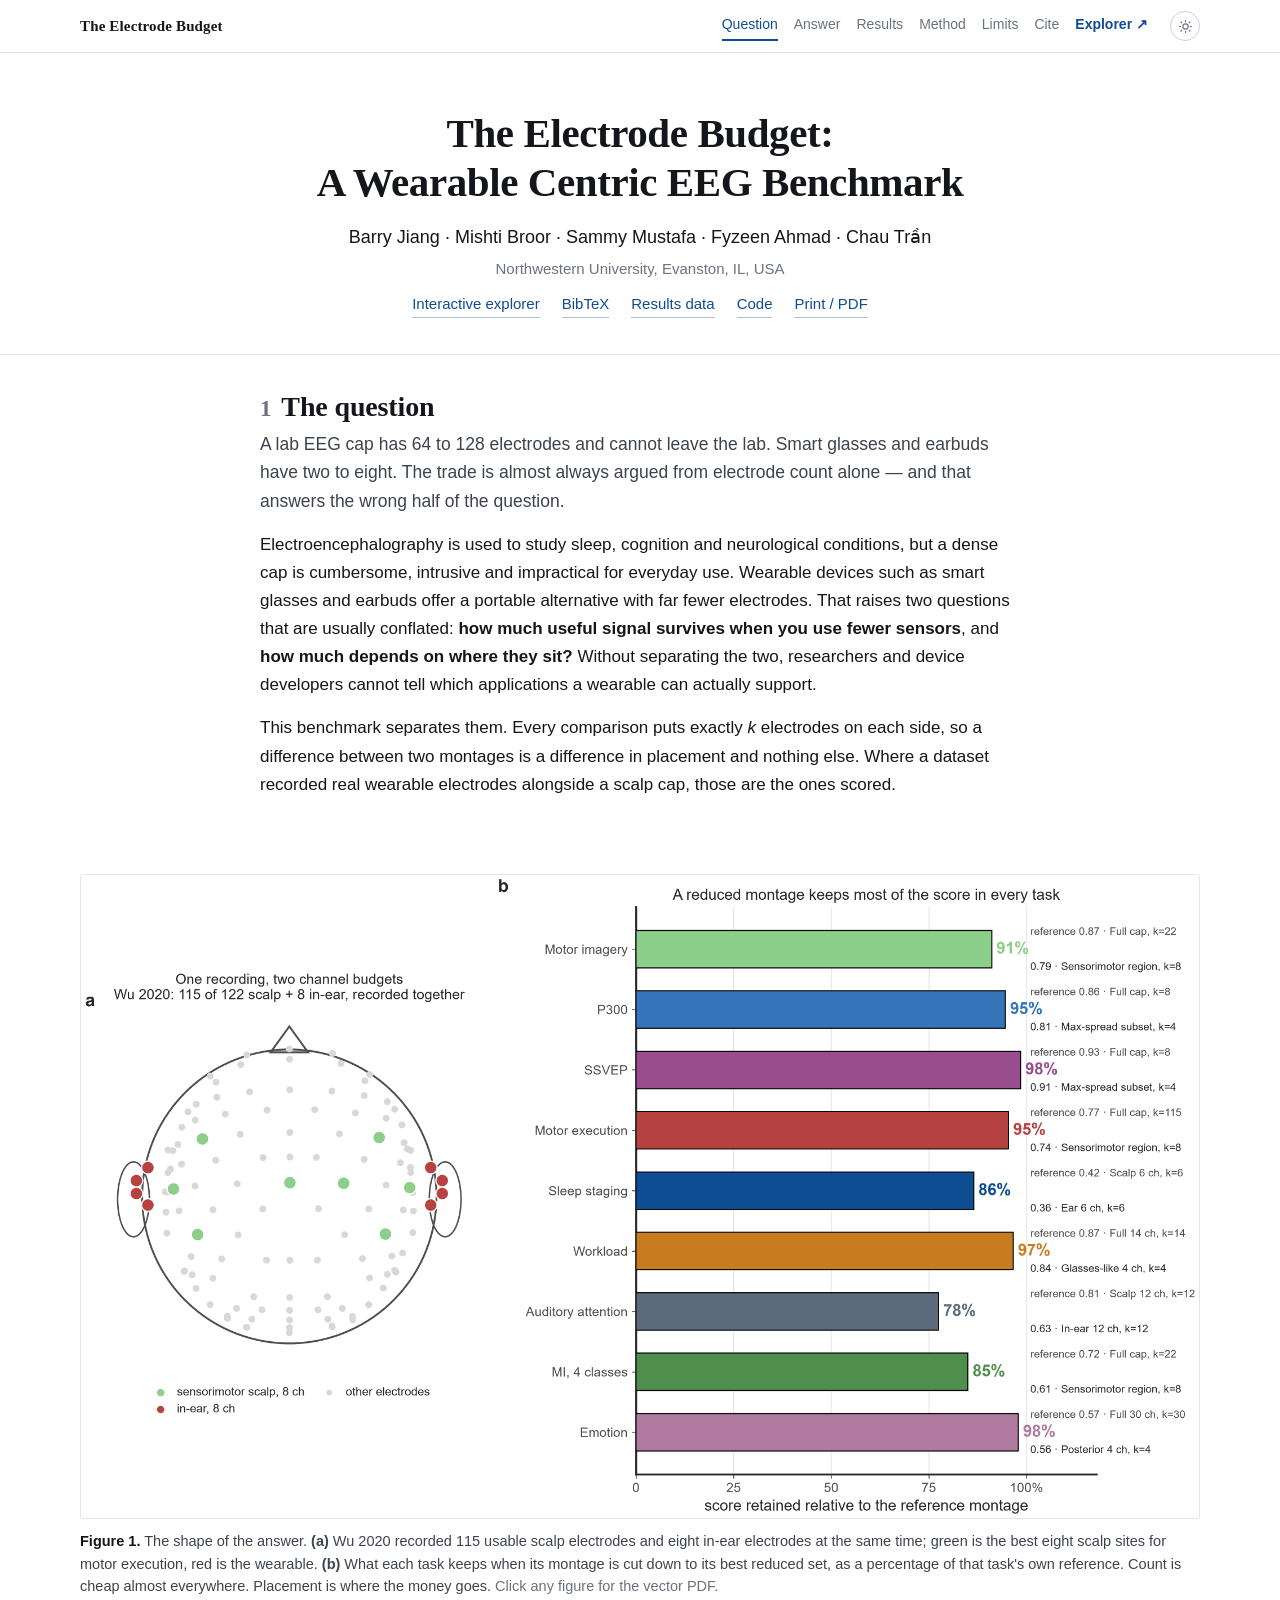
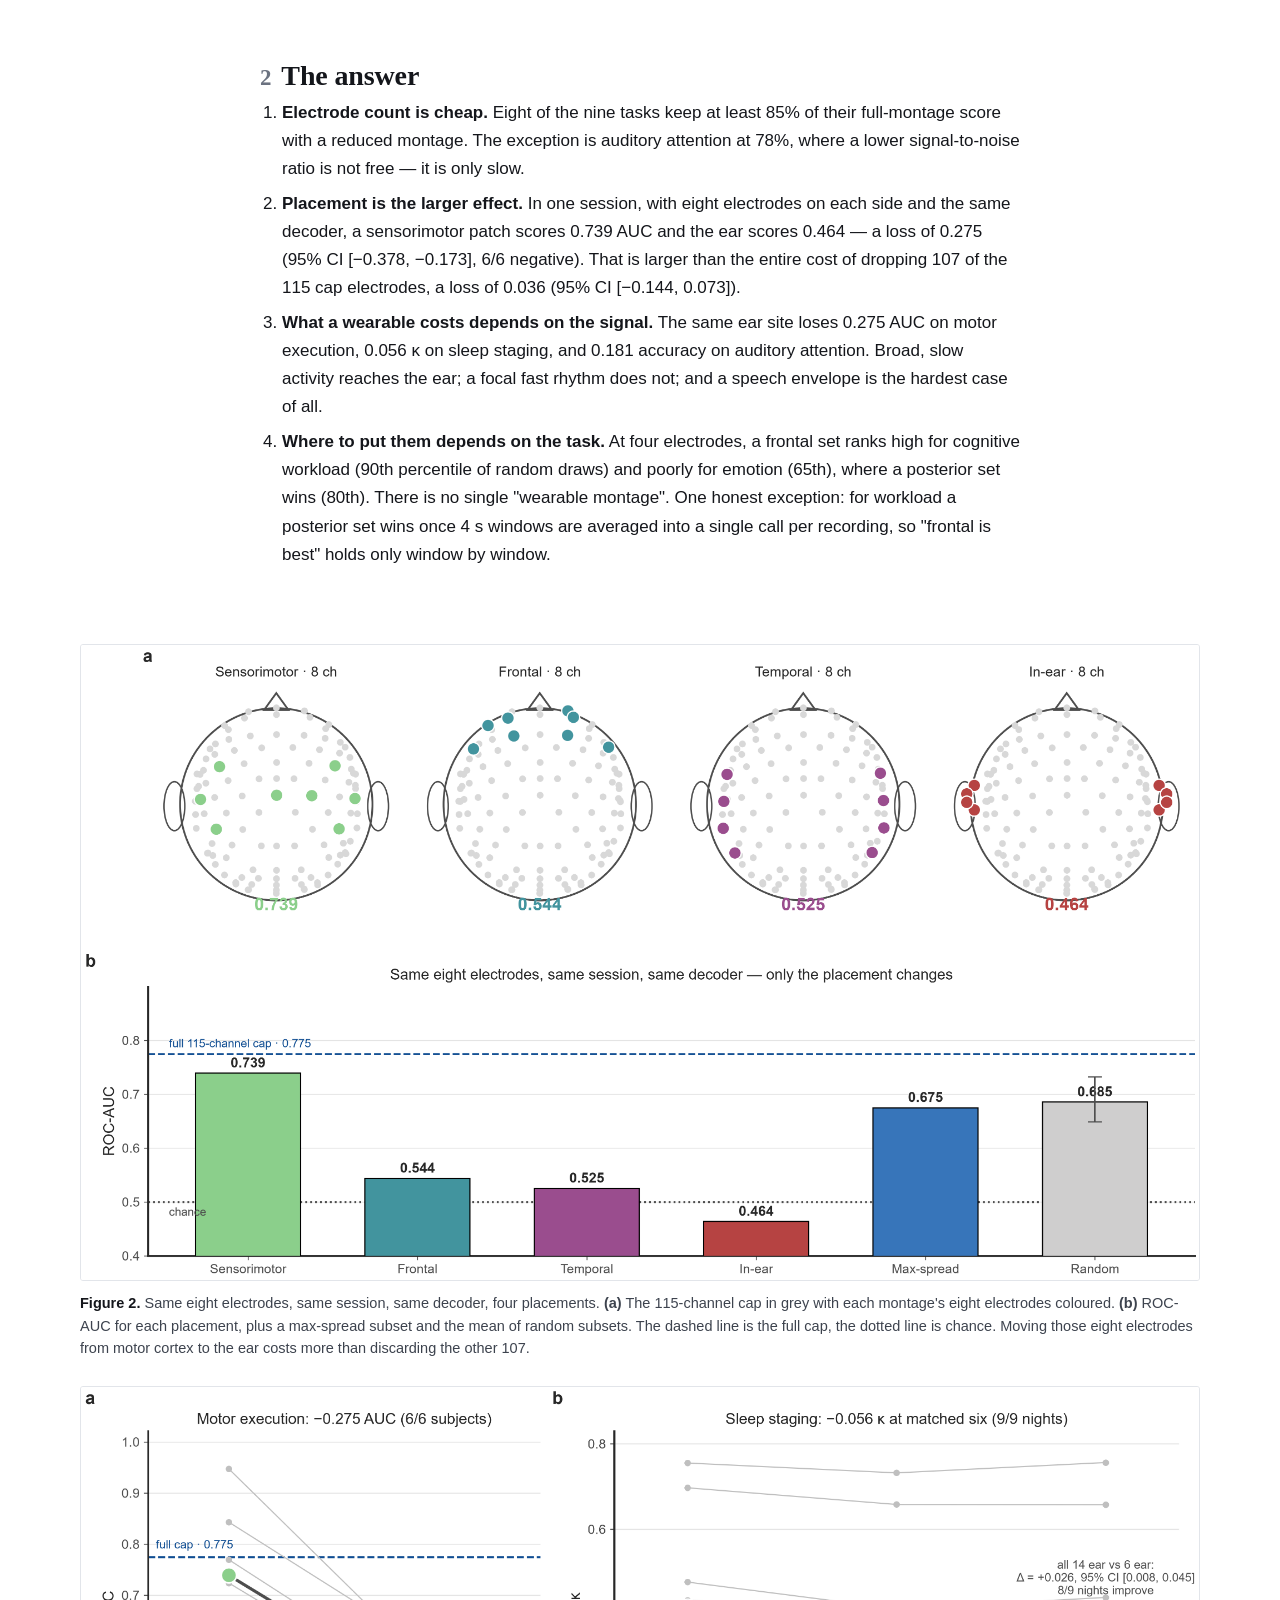
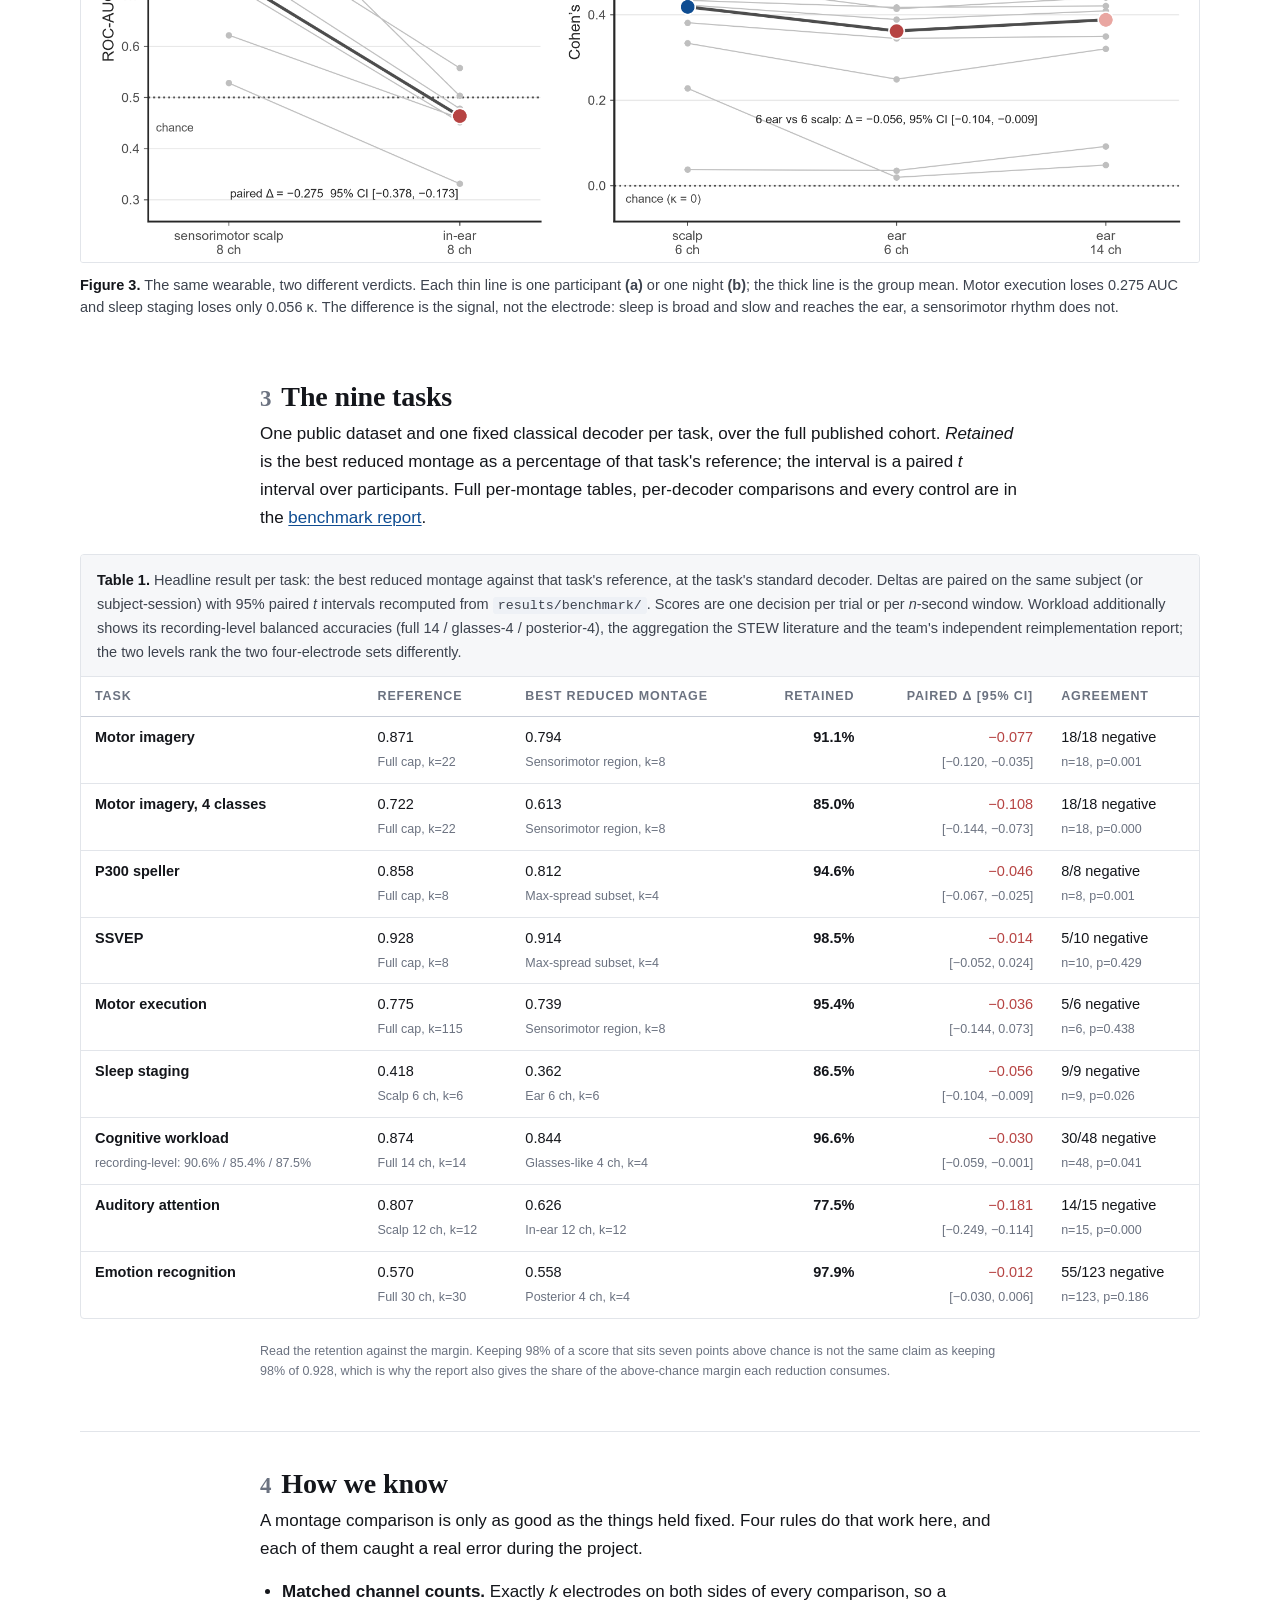
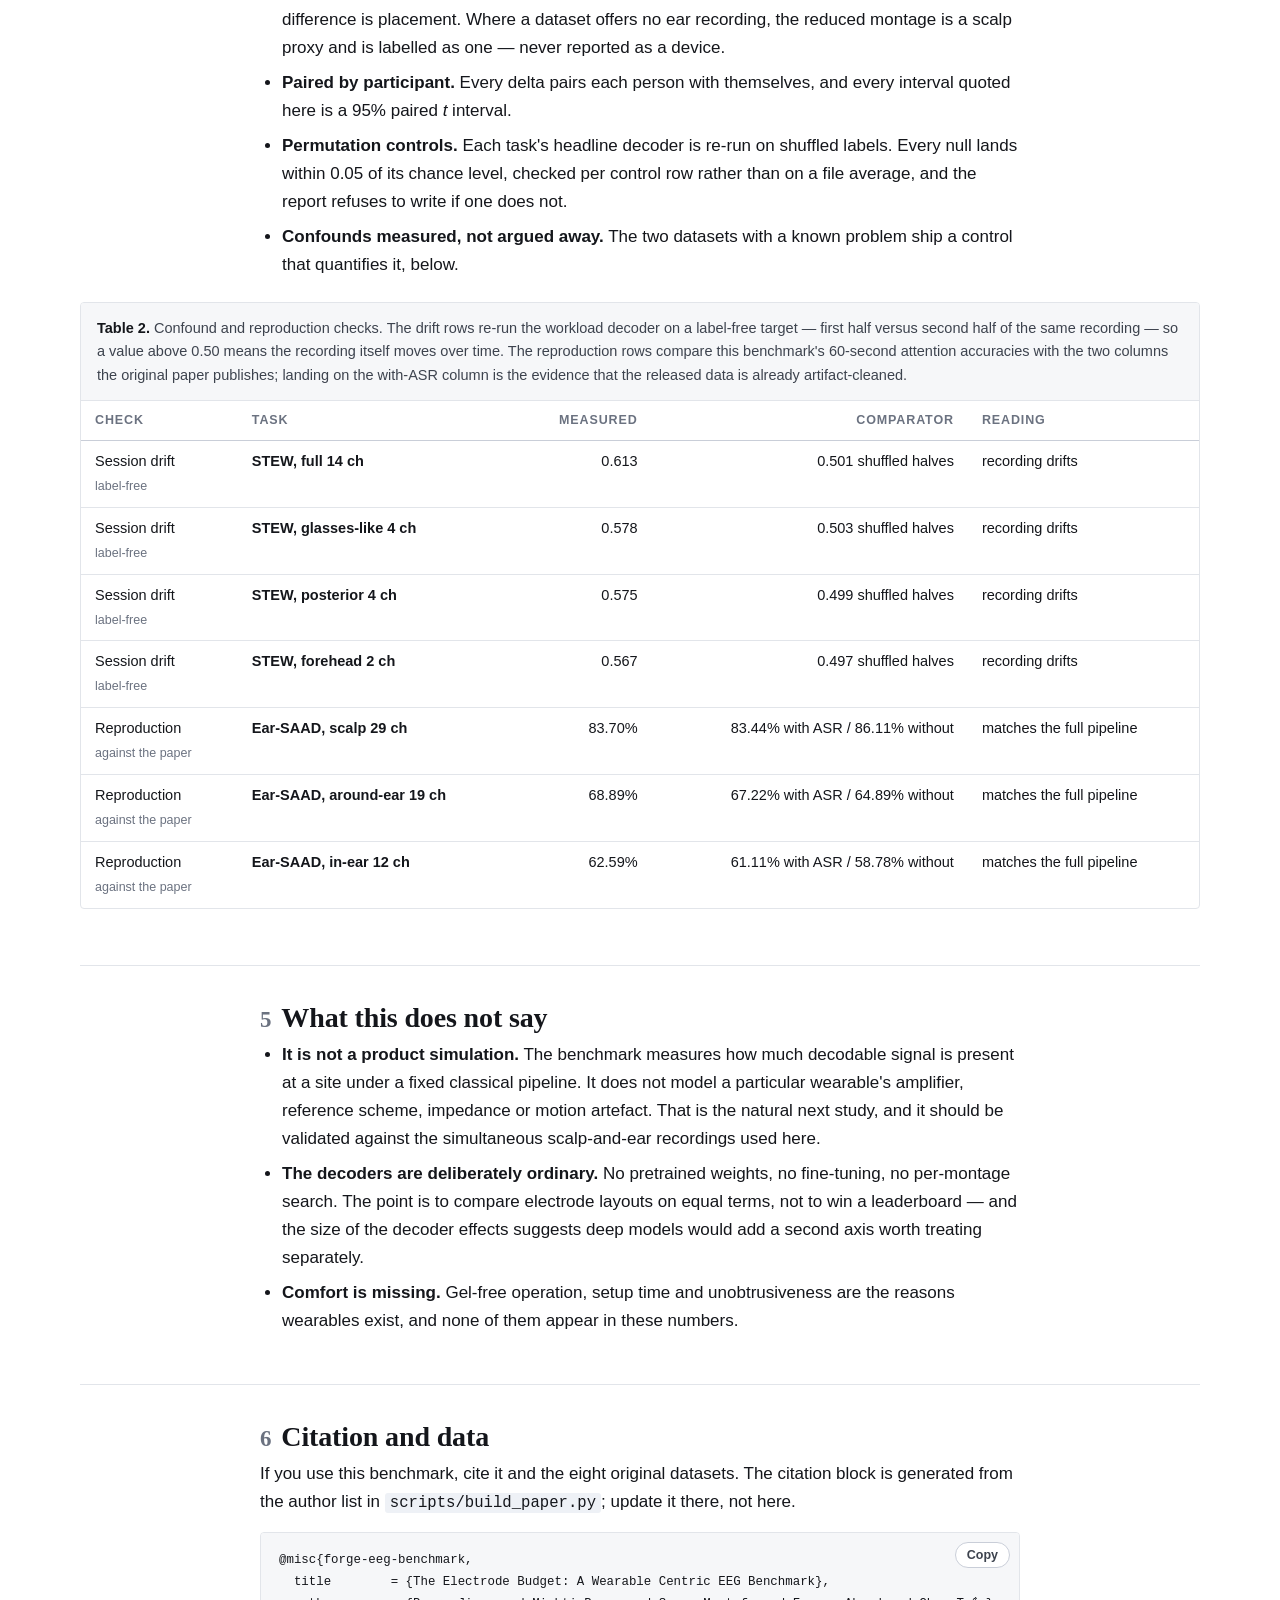
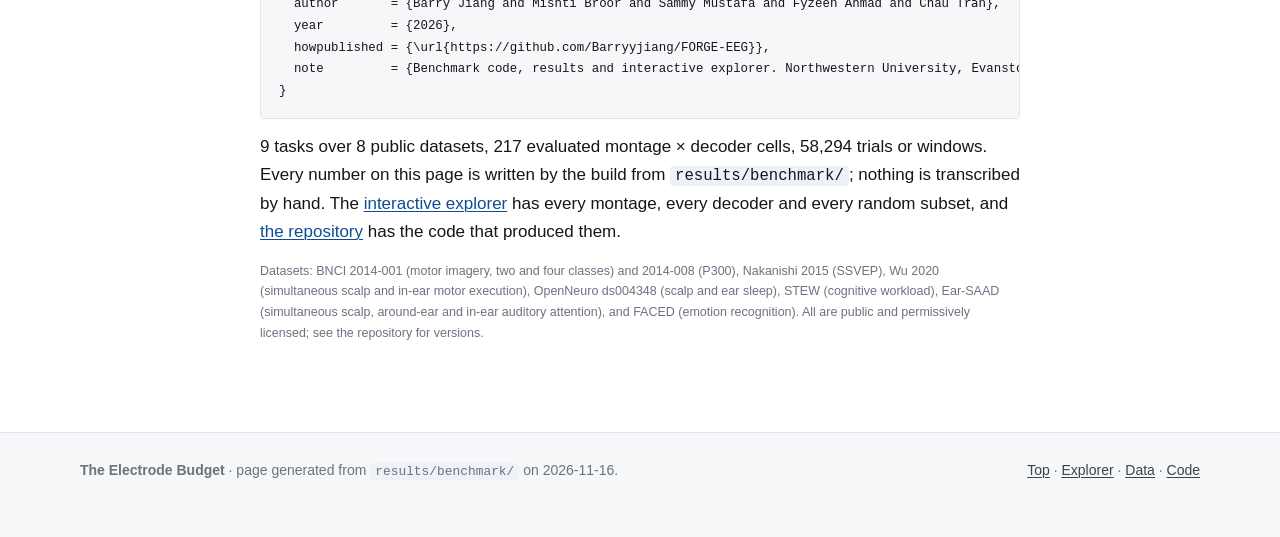
==== commit 1e4129f5: "Report workload at both aggregation levels; soften frontal-best claim" ====
--- a/docs/index.html
+++ b/docs/index.html
@@ -160,10 +160,13 @@
           </li>
           <li>
             <strong>Where to put them depends on the task.</strong> At four
-            electrodes, a frontal set is the best choice for cognitive workload
-            (90th percentile of random draws) and a poor one for
+            electrodes, a frontal set ranks high for cognitive workload
+            (90th percentile of random draws) and poorly for
             emotion (65th), where a posterior set wins
-            (80th). There is no single "wearable montage".
+            (80th). There is no single "wearable montage". One honest
+            exception: for workload a posterior set wins once 4&nbsp;s windows are
+            averaged into a single call per recording, so "frontal is best" holds
+            only window by window.
           </li>
         </ol>
       </div>
@@ -218,7 +221,7 @@
 
     <div class="table-wrap">
     <table>
-      <caption><span class='label'>Table 1.</span> Headline result per task: the best reduced montage against that task's reference, at the task's standard decoder. Deltas are paired on the same subject (or subject-session) with 95% paired <em>t</em> intervals recomputed from <code>results/benchmark/</code>.</caption>
+      <caption><span class='label'>Table 1.</span> Headline result per task: the best reduced montage against that task's reference, at the task's standard decoder. Deltas are paired on the same subject (or subject-session) with 95% paired <em>t</em> intervals recomputed from <code>results/benchmark/</code>. Scores are one decision per trial or per <em>n</em>-second window. Workload additionally shows its recording-level balanced accuracies (full&nbsp;14 / glasses-4 / posterior-4), the aggregation the STEW literature and the team's independent reimplementation report; the two levels rank the two four-electrode sets differently.</caption>
       <thead>
         <tr><th>Task</th><th>Reference</th><th>Best reduced montage</th><th class="num">Retained</th><th class="num">Paired Δ [95% CI]</th><th>Agreement</th></tr>
       </thead>
@@ -229,7 +232,7 @@
       <tr><td><strong>SSVEP</strong></td><td>0.928<br><span class='small'>Full cap, k=8</span></td><td>0.914<br><span class='small'>Max-spread subset, k=4</span></td><td class="num"><strong>98.5%</strong></td><td class="num"><span class='delta-neg'>−0.014</span><br><span class='small nowrap'>[−0.052, 0.024]</span></td><td>5/10 negative<br><span class='small'>n=10, p=0.429</span></td></tr>
       <tr><td><strong>Motor execution</strong></td><td>0.775<br><span class='small'>Full cap, k=115</span></td><td>0.739<br><span class='small'>Sensorimotor region, k=8</span></td><td class="num"><strong>95.4%</strong></td><td class="num"><span class='delta-neg'>−0.036</span><br><span class='small nowrap'>[−0.144, 0.073]</span></td><td>5/6 negative<br><span class='small'>n=6, p=0.438</span></td></tr>
       <tr><td><strong>Sleep staging</strong></td><td>0.418<br><span class='small'>Scalp 6 ch, k=6</span></td><td>0.362<br><span class='small'>Ear 6 ch, k=6</span></td><td class="num"><strong>86.5%</strong></td><td class="num"><span class='delta-neg'>−0.056</span><br><span class='small nowrap'>[−0.104, −0.009]</span></td><td>9/9 negative<br><span class='small'>n=9, p=0.026</span></td></tr>
-      <tr><td><strong>Cognitive workload</strong></td><td>0.874<br><span class='small'>Full 14 ch, k=14</span></td><td>0.844<br><span class='small'>Glasses-like 4 ch, k=4</span></td><td class="num"><strong>96.6%</strong></td><td class="num"><span class='delta-neg'>−0.030</span><br><span class='small nowrap'>[−0.059, −0.001]</span></td><td>30/48 negative<br><span class='small'>n=48, p=0.041</span></td></tr>
+      <tr><td><strong>Cognitive workload</strong><br><span class='small'>recording-level: 90.6% / 85.4% / 87.5%</span></td><td>0.874<br><span class='small'>Full 14 ch, k=14</span></td><td>0.844<br><span class='small'>Glasses-like 4 ch, k=4</span></td><td class="num"><strong>96.6%</strong></td><td class="num"><span class='delta-neg'>−0.030</span><br><span class='small nowrap'>[−0.059, −0.001]</span></td><td>30/48 negative<br><span class='small'>n=48, p=0.041</span></td></tr>
       <tr><td><strong>Auditory attention</strong></td><td>0.807<br><span class='small'>Scalp 12 ch, k=12</span></td><td>0.626<br><span class='small'>In-ear 12 ch, k=12</span></td><td class="num"><strong>77.5%</strong></td><td class="num"><span class='delta-neg'>−0.181</span><br><span class='small nowrap'>[−0.249, −0.114]</span></td><td>14/15 negative<br><span class='small'>n=15, p=0.000</span></td></tr>
       <tr><td><strong>Emotion recognition</strong></td><td>0.570<br><span class='small'>Full 30 ch, k=30</span></td><td>0.558<br><span class='small'>Posterior 4 ch, k=4</span></td><td class="num"><strong>97.9%</strong></td><td class="num"><span class='delta-neg'>−0.012</span><br><span class='small nowrap'>[−0.030, 0.006]</span></td><td>55/123 negative<br><span class='small'>n=123, p=0.186</span></td></tr>
       </tbody>
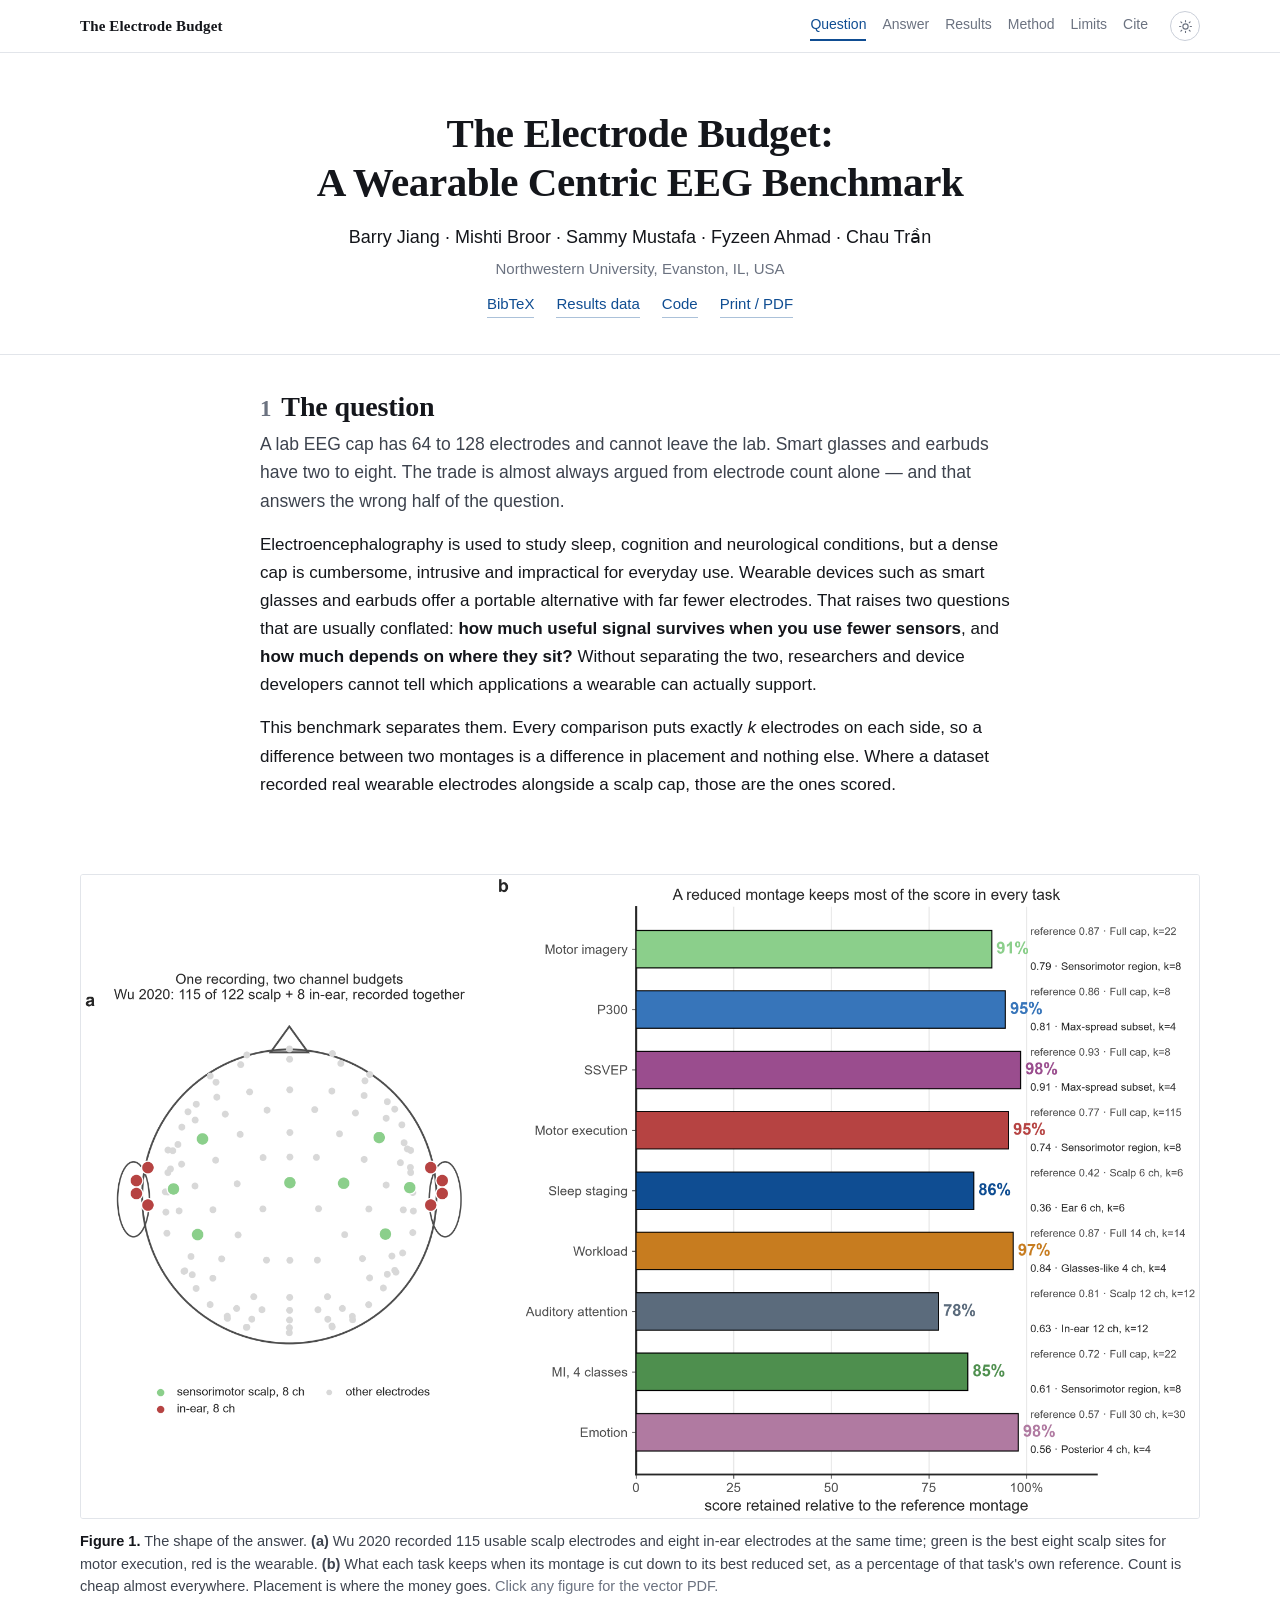
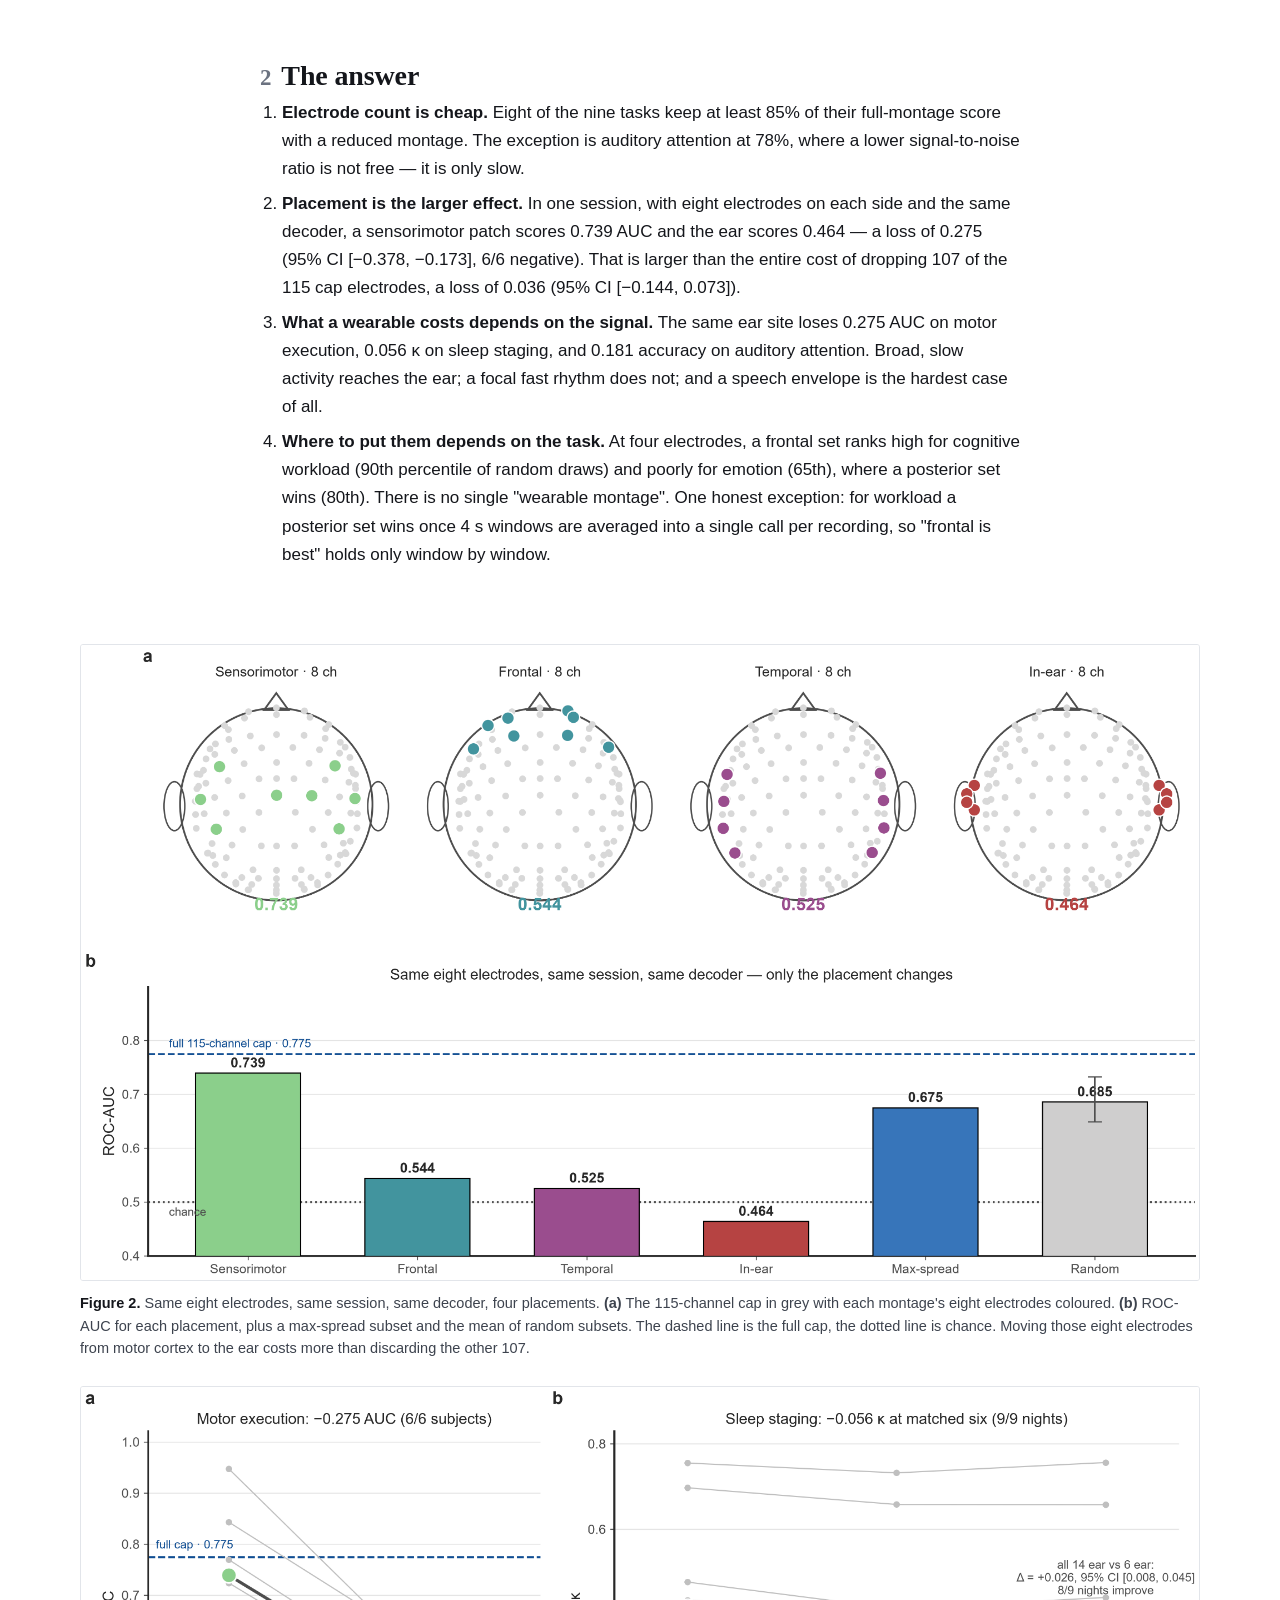
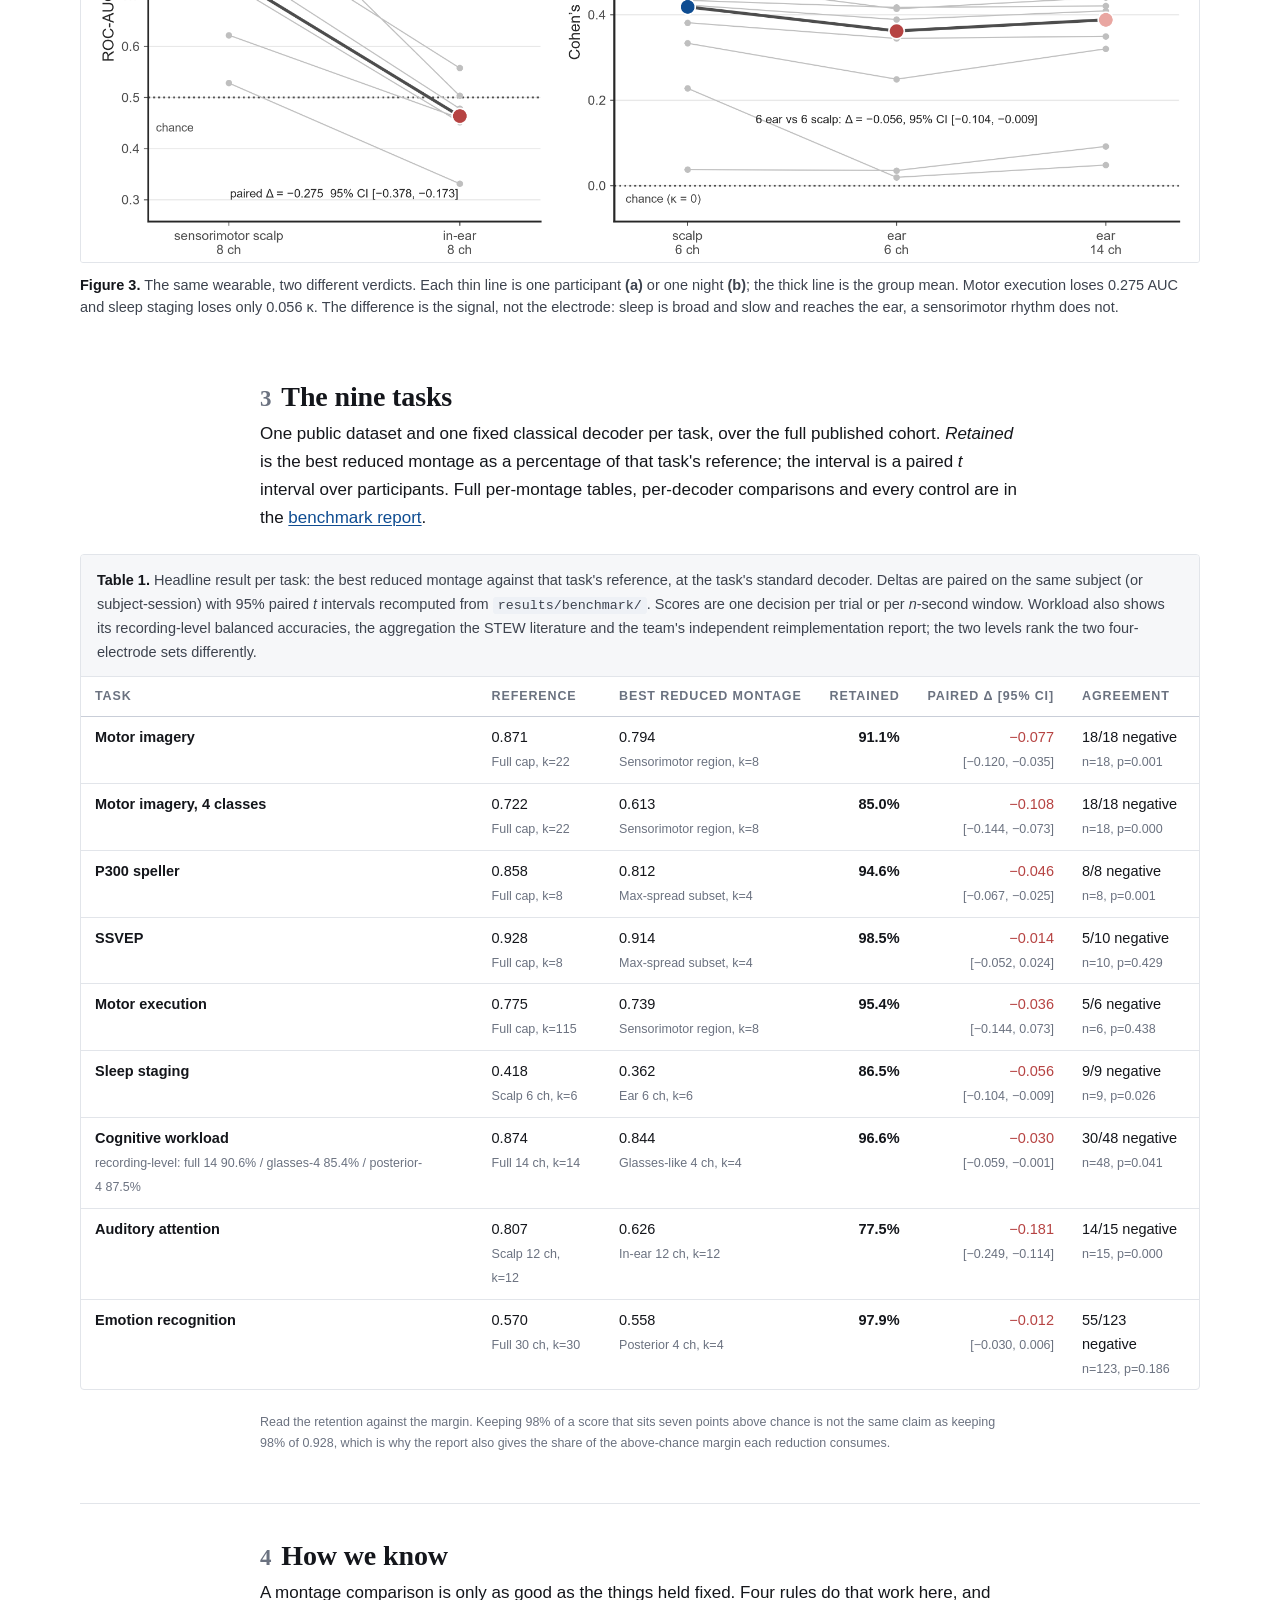
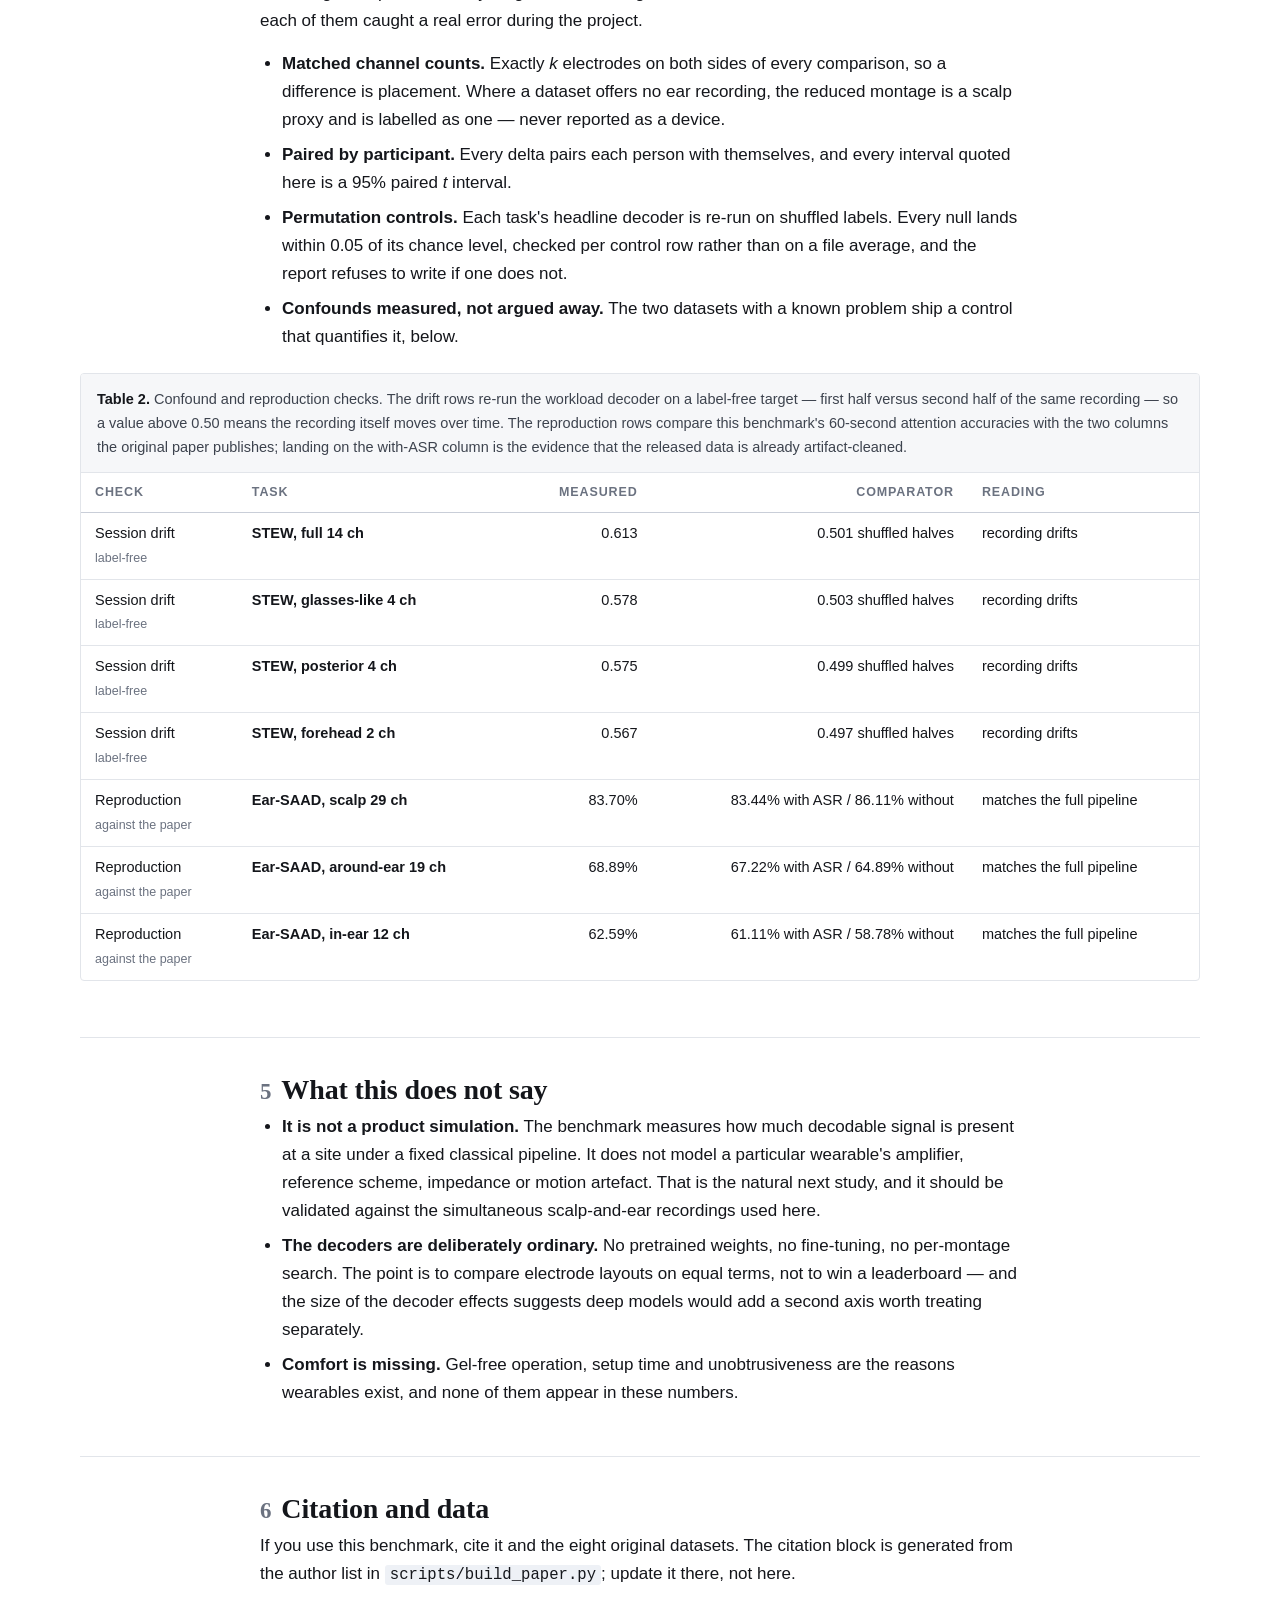
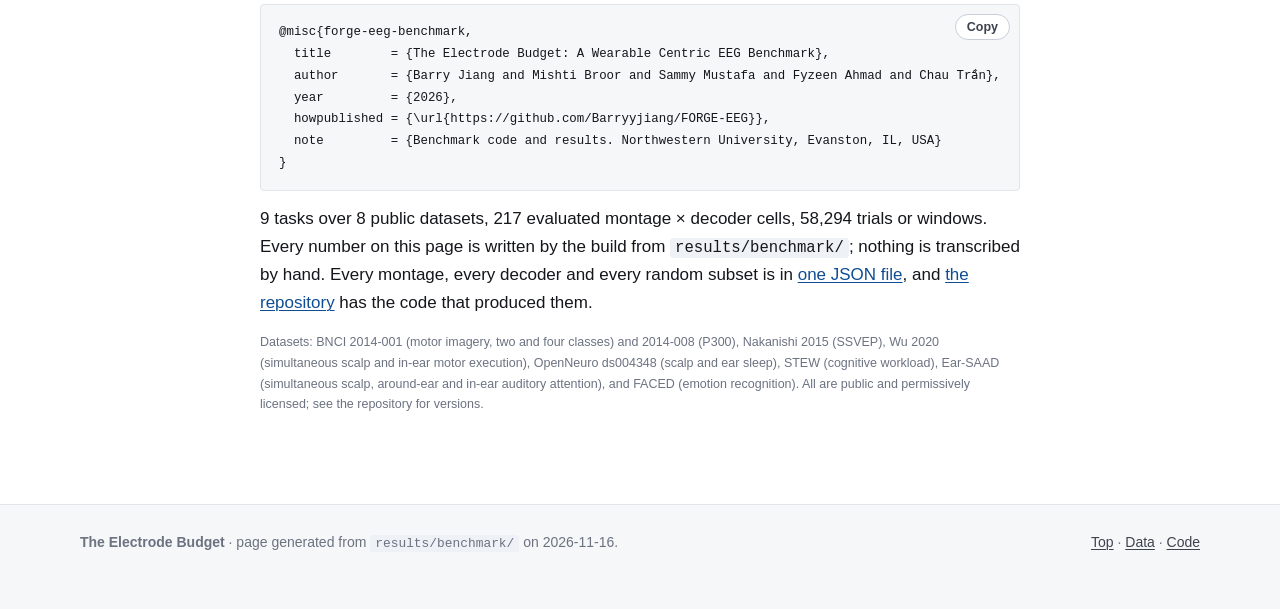
==== commit 19ed1815: "Remove interactive explorer, keep its data as a JSON download" ====
--- a/docs/index.html
+++ b/docs/index.html
@@ -49,7 +49,6 @@
         <a href="#method">Method</a>
         <a href="#limits">Limits</a>
         <a href="#cite">Cite</a>
-        <a class="explore" href="explore/">Explorer&nbsp;↗</a>
       </nav>
       <button class="theme-toggle" id="theme-toggle" type="button" aria-label="Switch colour theme" title="Switch between light and dark">
         <svg class="icon-sun" viewBox="0 0 24 24" fill="none" stroke="currentColor" stroke-width="1.8" stroke-linecap="round" aria-hidden="true">
@@ -71,7 +70,6 @@
       <p class="affiliation">Northwestern University, Evanston, IL, USA</p>
 
       <nav class="paper-links" aria-label="Paper artefacts">
-        <a href="explore/">Interactive explorer</a>
         <a href="#cite">BibTeX</a>
         <a href="data/benchmark.json" download>Results data</a>
         <a href="https://github.com/Barryyjiang/FORGE-EEG">Code</a>
@@ -163,10 +161,10 @@
             electrodes, a frontal set ranks high for cognitive workload
             (90th percentile of random draws) and poorly for
             emotion (65th), where a posterior set wins
-            (80th). There is no single "wearable montage". One honest
-            exception: for workload a posterior set wins once 4&nbsp;s windows are
-            averaged into a single call per recording, so "frontal is best" holds
-            only window by window.
+            (80th). There is no single "wearable montage".
+            One honest exception: for workload a posterior set wins once 4&nbsp;s
+            windows are averaged into a single call per recording, so "frontal is
+            best" holds only window by window.
           </li>
         </ol>
       </div>
@@ -221,7 +219,7 @@
 
     <div class="table-wrap">
     <table>
-      <caption><span class='label'>Table 1.</span> Headline result per task: the best reduced montage against that task's reference, at the task's standard decoder. Deltas are paired on the same subject (or subject-session) with 95% paired <em>t</em> intervals recomputed from <code>results/benchmark/</code>. Scores are one decision per trial or per <em>n</em>-second window. Workload additionally shows its recording-level balanced accuracies (full&nbsp;14 / glasses-4 / posterior-4), the aggregation the STEW literature and the team's independent reimplementation report; the two levels rank the two four-electrode sets differently.</caption>
+      <caption><span class='label'>Table 1.</span> Headline result per task: the best reduced montage against that task's reference, at the task's standard decoder. Deltas are paired on the same subject (or subject-session) with 95% paired <em>t</em> intervals recomputed from <code>results/benchmark/</code>. Scores are one decision per trial or per <em>n</em>-second window. Workload also shows its recording-level balanced accuracies, the aggregation the STEW literature and the team's independent reimplementation report; the two levels rank the two four-electrode sets differently.</caption>
       <thead>
         <tr><th>Task</th><th>Reference</th><th>Best reduced montage</th><th class="num">Retained</th><th class="num">Paired Δ [95% CI]</th><th>Agreement</th></tr>
       </thead>
@@ -232,7 +230,7 @@
       <tr><td><strong>SSVEP</strong></td><td>0.928<br><span class='small'>Full cap, k=8</span></td><td>0.914<br><span class='small'>Max-spread subset, k=4</span></td><td class="num"><strong>98.5%</strong></td><td class="num"><span class='delta-neg'>−0.014</span><br><span class='small nowrap'>[−0.052, 0.024]</span></td><td>5/10 negative<br><span class='small'>n=10, p=0.429</span></td></tr>
       <tr><td><strong>Motor execution</strong></td><td>0.775<br><span class='small'>Full cap, k=115</span></td><td>0.739<br><span class='small'>Sensorimotor region, k=8</span></td><td class="num"><strong>95.4%</strong></td><td class="num"><span class='delta-neg'>−0.036</span><br><span class='small nowrap'>[−0.144, 0.073]</span></td><td>5/6 negative<br><span class='small'>n=6, p=0.438</span></td></tr>
       <tr><td><strong>Sleep staging</strong></td><td>0.418<br><span class='small'>Scalp 6 ch, k=6</span></td><td>0.362<br><span class='small'>Ear 6 ch, k=6</span></td><td class="num"><strong>86.5%</strong></td><td class="num"><span class='delta-neg'>−0.056</span><br><span class='small nowrap'>[−0.104, −0.009]</span></td><td>9/9 negative<br><span class='small'>n=9, p=0.026</span></td></tr>
-      <tr><td><strong>Cognitive workload</strong><br><span class='small'>recording-level: 90.6% / 85.4% / 87.5%</span></td><td>0.874<br><span class='small'>Full 14 ch, k=14</span></td><td>0.844<br><span class='small'>Glasses-like 4 ch, k=4</span></td><td class="num"><strong>96.6%</strong></td><td class="num"><span class='delta-neg'>−0.030</span><br><span class='small nowrap'>[−0.059, −0.001]</span></td><td>30/48 negative<br><span class='small'>n=48, p=0.041</span></td></tr>
+      <tr><td><strong>Cognitive workload</strong><br><span class='small'>recording-level: full 14&nbsp;90.6% / glasses-4&nbsp;85.4% / posterior-4&nbsp;87.5%</span></td><td>0.874<br><span class='small'>Full 14 ch, k=14</span></td><td>0.844<br><span class='small'>Glasses-like 4 ch, k=4</span></td><td class="num"><strong>96.6%</strong></td><td class="num"><span class='delta-neg'>−0.030</span><br><span class='small nowrap'>[−0.059, −0.001]</span></td><td>30/48 negative<br><span class='small'>n=48, p=0.041</span></td></tr>
       <tr><td><strong>Auditory attention</strong></td><td>0.807<br><span class='small'>Scalp 12 ch, k=12</span></td><td>0.626<br><span class='small'>In-ear 12 ch, k=12</span></td><td class="num"><strong>77.5%</strong></td><td class="num"><span class='delta-neg'>−0.181</span><br><span class='small nowrap'>[−0.249, −0.114]</span></td><td>14/15 negative<br><span class='small'>n=15, p=0.000</span></td></tr>
       <tr><td><strong>Emotion recognition</strong></td><td>0.570<br><span class='small'>Full 30 ch, k=30</span></td><td>0.558<br><span class='small'>Posterior 4 ch, k=4</span></td><td class="num"><strong>97.9%</strong></td><td class="num"><span class='delta-neg'>−0.012</span><br><span class='small nowrap'>[−0.030, 0.006]</span></td><td>55/123 negative<br><span class='small'>n=123, p=0.186</span></td></tr>
       </tbody>
@@ -334,7 +332,7 @@
   author       = {Barry Jiang and Mishti Broor and Sammy Mustafa and Fyzeen Ahmad and Chau Trần},
   year         = {2026},
   howpublished = {\url{https://github.com/Barryyjiang/FORGE-EEG}},
-  note         = {Benchmark code, results and interactive explorer. Northwestern University, Evanston, IL, USA}
+  note         = {Benchmark code and results. Northwestern University, Evanston, IL, USA}
 }</code></pre>
       </div>
 
@@ -343,9 +341,9 @@
           9 tasks over 8 public datasets,
           217 evaluated montage × decoder cells, 58,294 trials
           or windows. Every number on this page is written by the build from
-          <code>results/benchmark/</code>; nothing is transcribed by hand. The
-          <a href="explore/">interactive explorer</a> has every montage, every
-          decoder and every random subset, and
+          <code>results/benchmark/</code>; nothing is transcribed by hand.
+          Every montage, every decoder and every random subset is in
+          <a href="data/benchmark.json" download>one JSON file</a>, and
           <a href="https://github.com/Barryyjiang/FORGE-EEG">the repository</a> has the code that produced them.
         </p>
         <p class="small">
@@ -368,7 +366,6 @@
       </p>
       <p>
         <a href="#top">Top</a> ·
-        <a href="explore/">Explorer</a> ·
         <a href="data/benchmark.json">Data</a> ·
         <a href="https://github.com/Barryyjiang/FORGE-EEG">Code</a>
       </p>
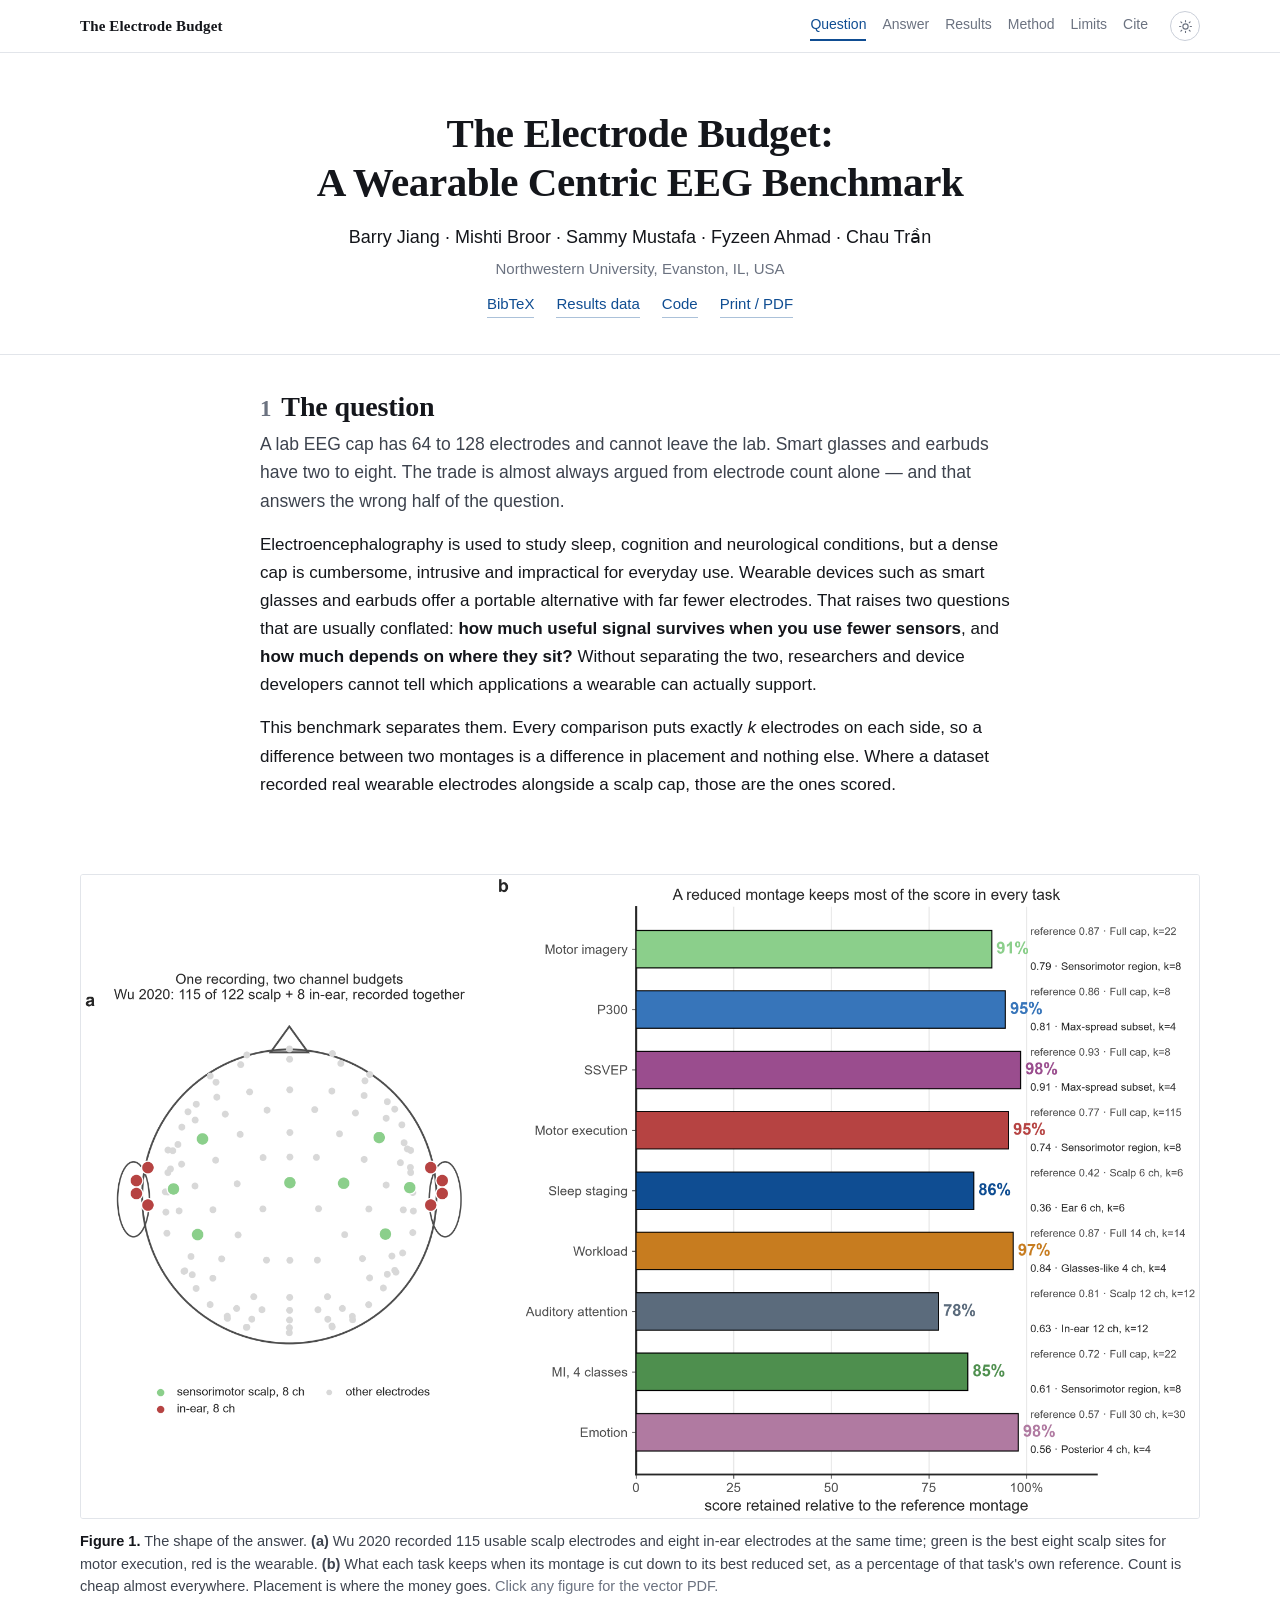
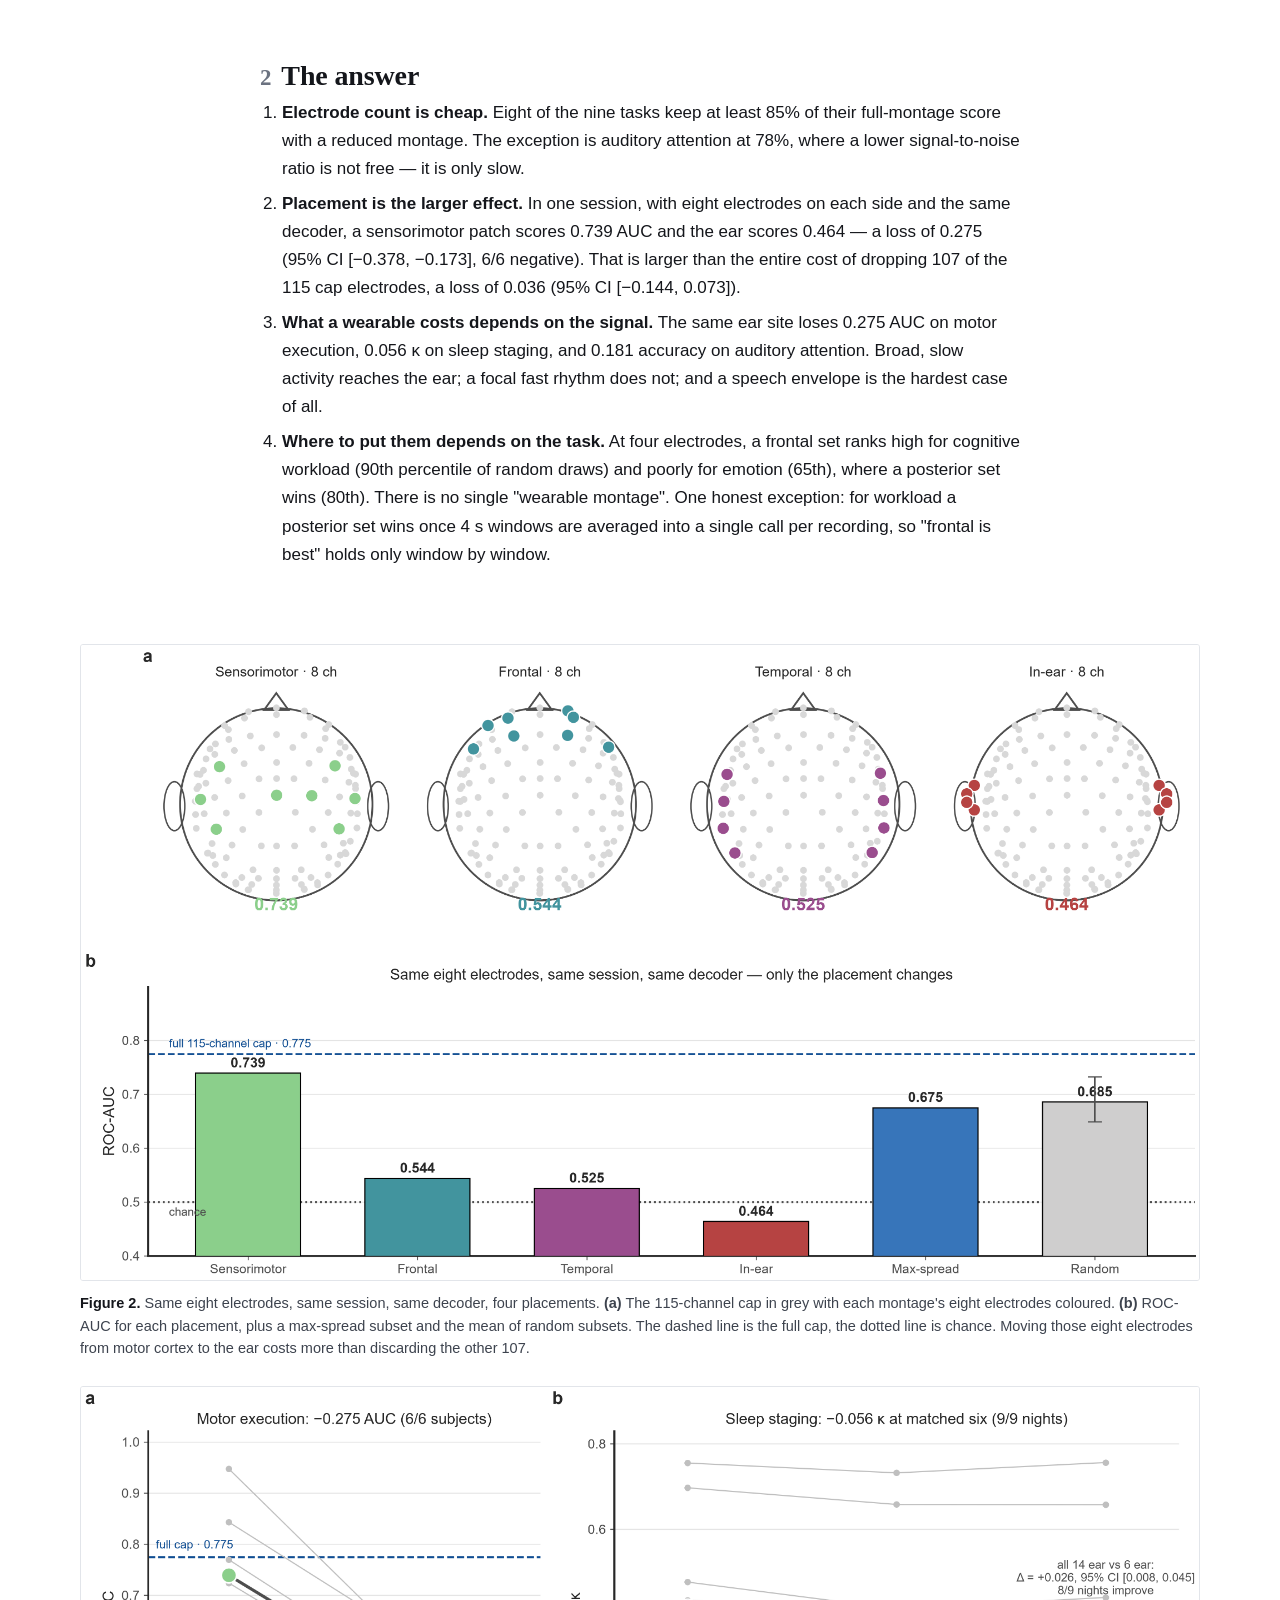
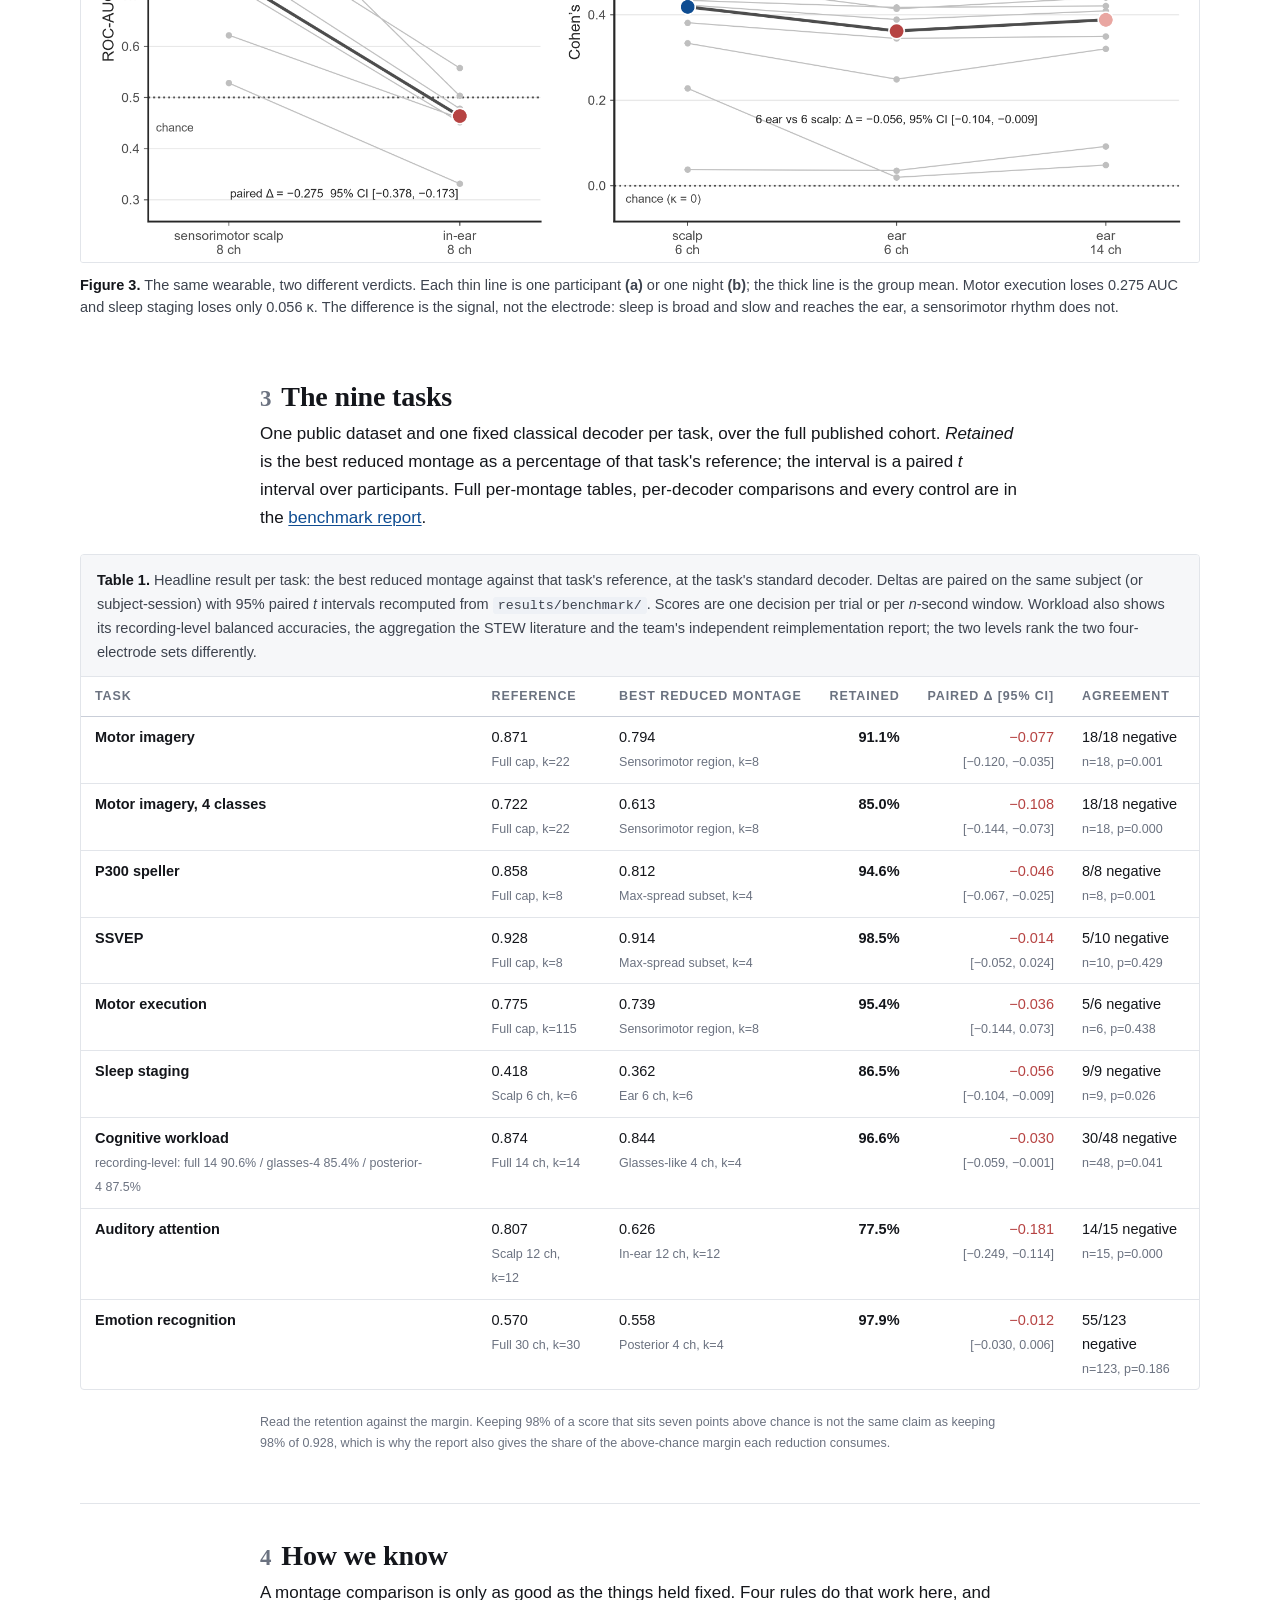
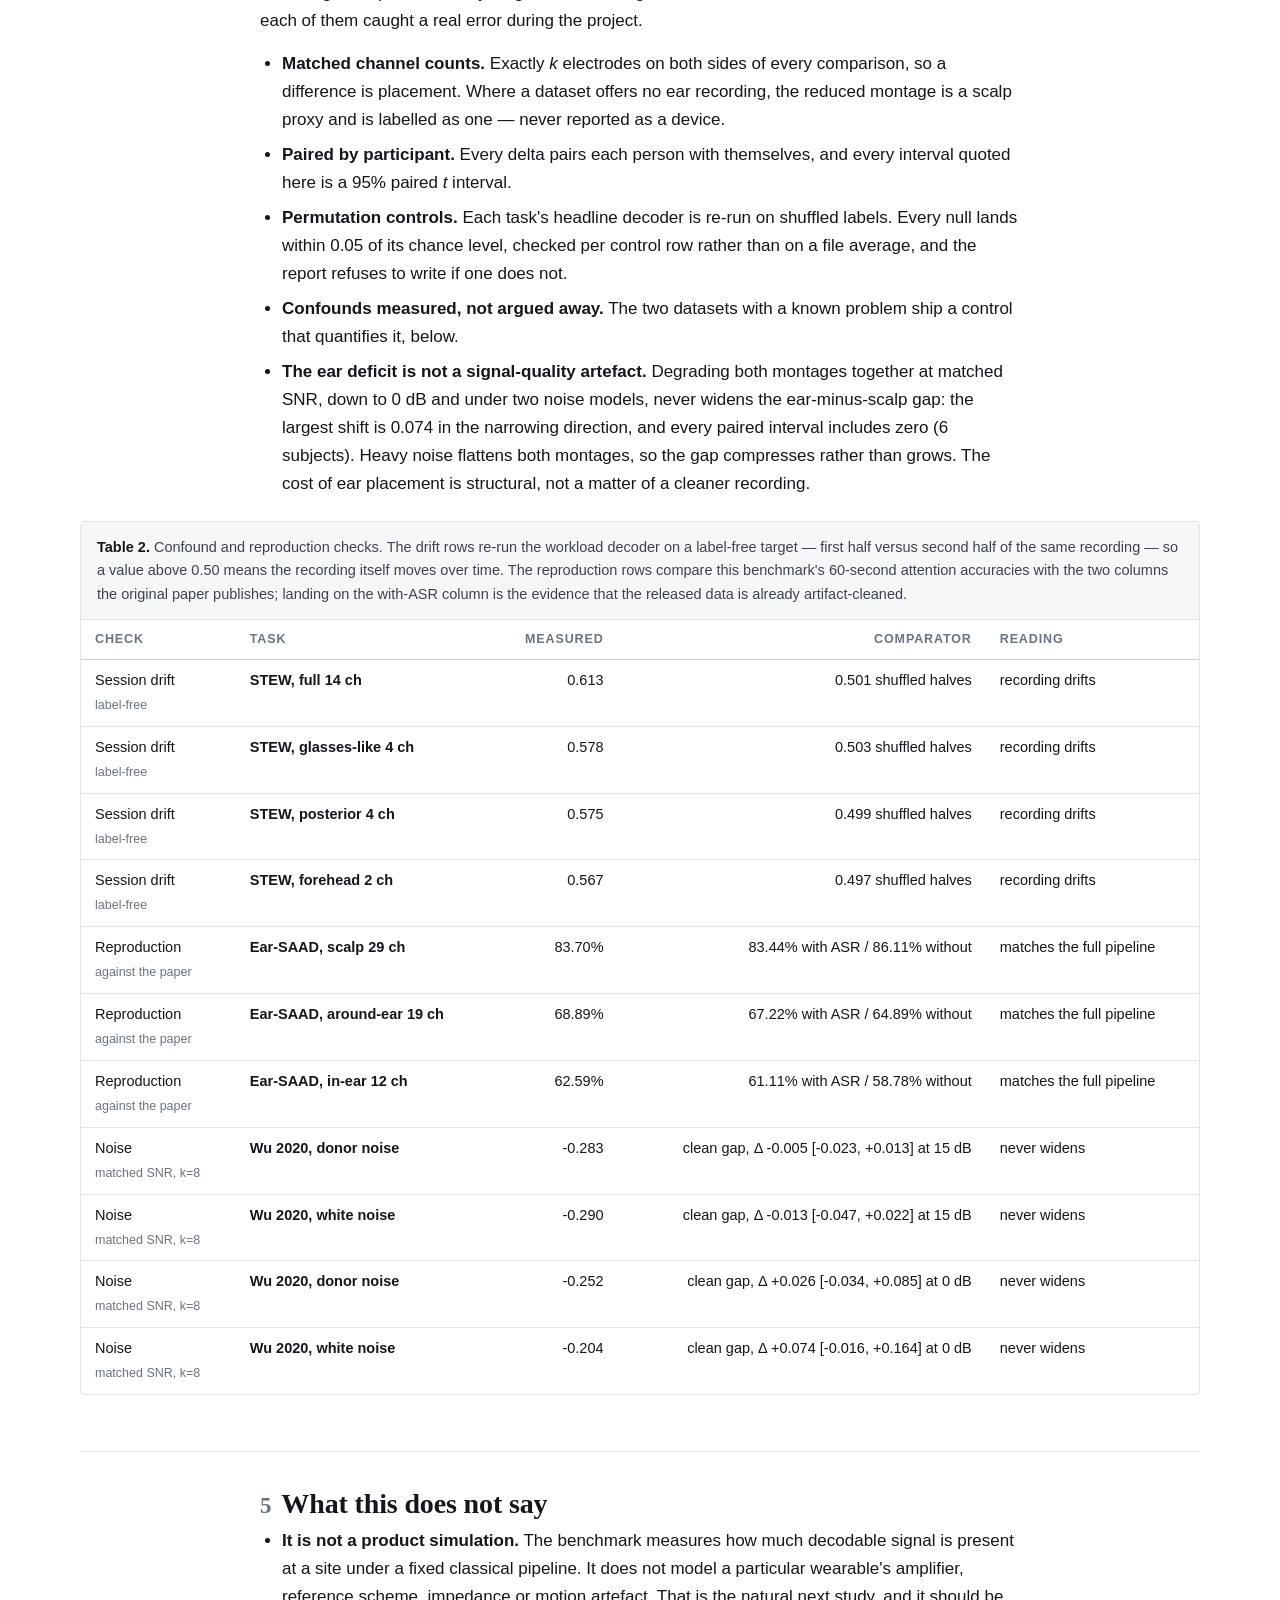
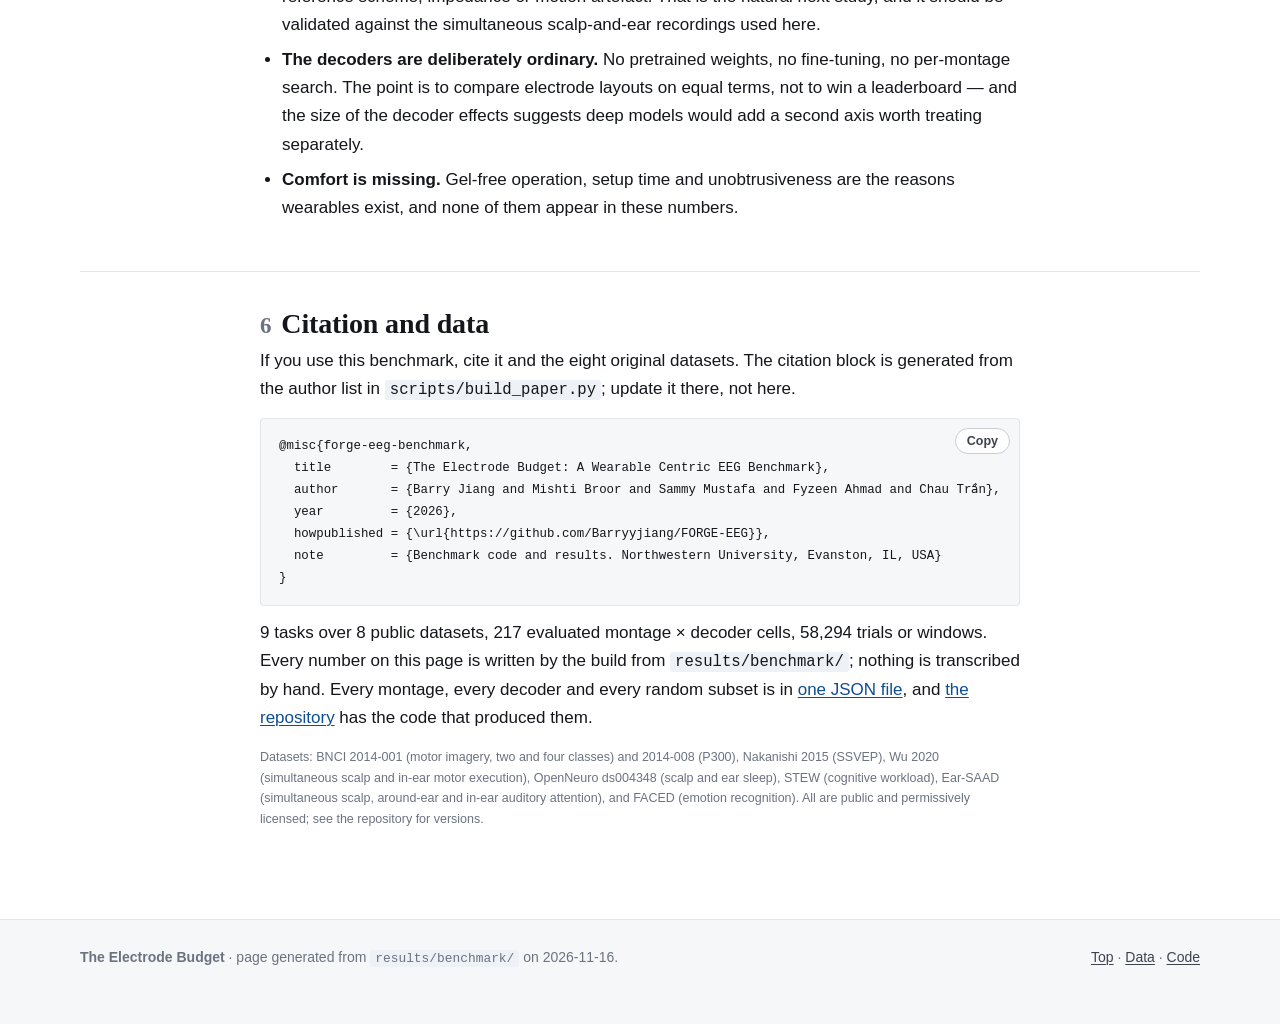
==== commit 92defa70: "Add noise-resilience check: ear deficit is not a signal-quality artefact" ====
--- a/docs/index.html
+++ b/docs/index.html
@@ -269,6 +269,14 @@
             report refuses to write if one does not.</li>
           <li><strong>Confounds measured, not argued away.</strong> The two datasets
             with a known problem ship a control that quantifies it, below.</li>
+          <li><strong>The ear deficit is not a signal-quality artefact.</strong>
+            Degrading both montages together at matched SNR, down to 0&nbsp;dB and
+            under two noise models, never widens the ear-minus-scalp gap: the
+            largest shift is 0.074 in the narrowing direction, and
+            every paired interval includes zero (6 subjects). Heavy noise
+            flattens both montages, so the gap compresses rather than grows. The
+            cost of ear placement is structural, not a matter of a cleaner
+            recording.</li>
         </ul>
       </div>
 
@@ -286,6 +294,10 @@
       <tr><td>Reproduction<br><span class='small'>against the paper</span></td><td><strong>Ear-SAAD, scalp 29 ch</strong></td><td class="num">83.70%</td><td class="num">83.44% with ASR / 86.11% without</td><td>matches the full pipeline</td></tr>
       <tr><td>Reproduction<br><span class='small'>against the paper</span></td><td><strong>Ear-SAAD, around-ear 19 ch</strong></td><td class="num">68.89%</td><td class="num">67.22% with ASR / 64.89% without</td><td>matches the full pipeline</td></tr>
       <tr><td>Reproduction<br><span class='small'>against the paper</span></td><td><strong>Ear-SAAD, in-ear 12 ch</strong></td><td class="num">62.59%</td><td class="num">61.11% with ASR / 58.78% without</td><td>matches the full pipeline</td></tr>
+      <tr><td>Noise<br><span class='small'>matched SNR, k=8</span></td><td><strong>Wu 2020, donor noise</strong></td><td class="num">-0.283</td><td class="num">clean gap, Δ -0.005 [-0.023, +0.013] at 15 dB</td><td>never widens</td></tr>
+      <tr><td>Noise<br><span class='small'>matched SNR, k=8</span></td><td><strong>Wu 2020, white noise</strong></td><td class="num">-0.290</td><td class="num">clean gap, Δ -0.013 [-0.047, +0.022] at 15 dB</td><td>never widens</td></tr>
+      <tr><td>Noise<br><span class='small'>matched SNR, k=8</span></td><td><strong>Wu 2020, donor noise</strong></td><td class="num">-0.252</td><td class="num">clean gap, Δ +0.026 [-0.034, +0.085] at 0 dB</td><td>never widens</td></tr>
+      <tr><td>Noise<br><span class='small'>matched SNR, k=8</span></td><td><strong>Wu 2020, white noise</strong></td><td class="num">-0.204</td><td class="num">clean gap, Δ +0.074 [-0.016, +0.164] at 0 dB</td><td>never widens</td></tr>
       </tbody>
     </table>
     </div>
